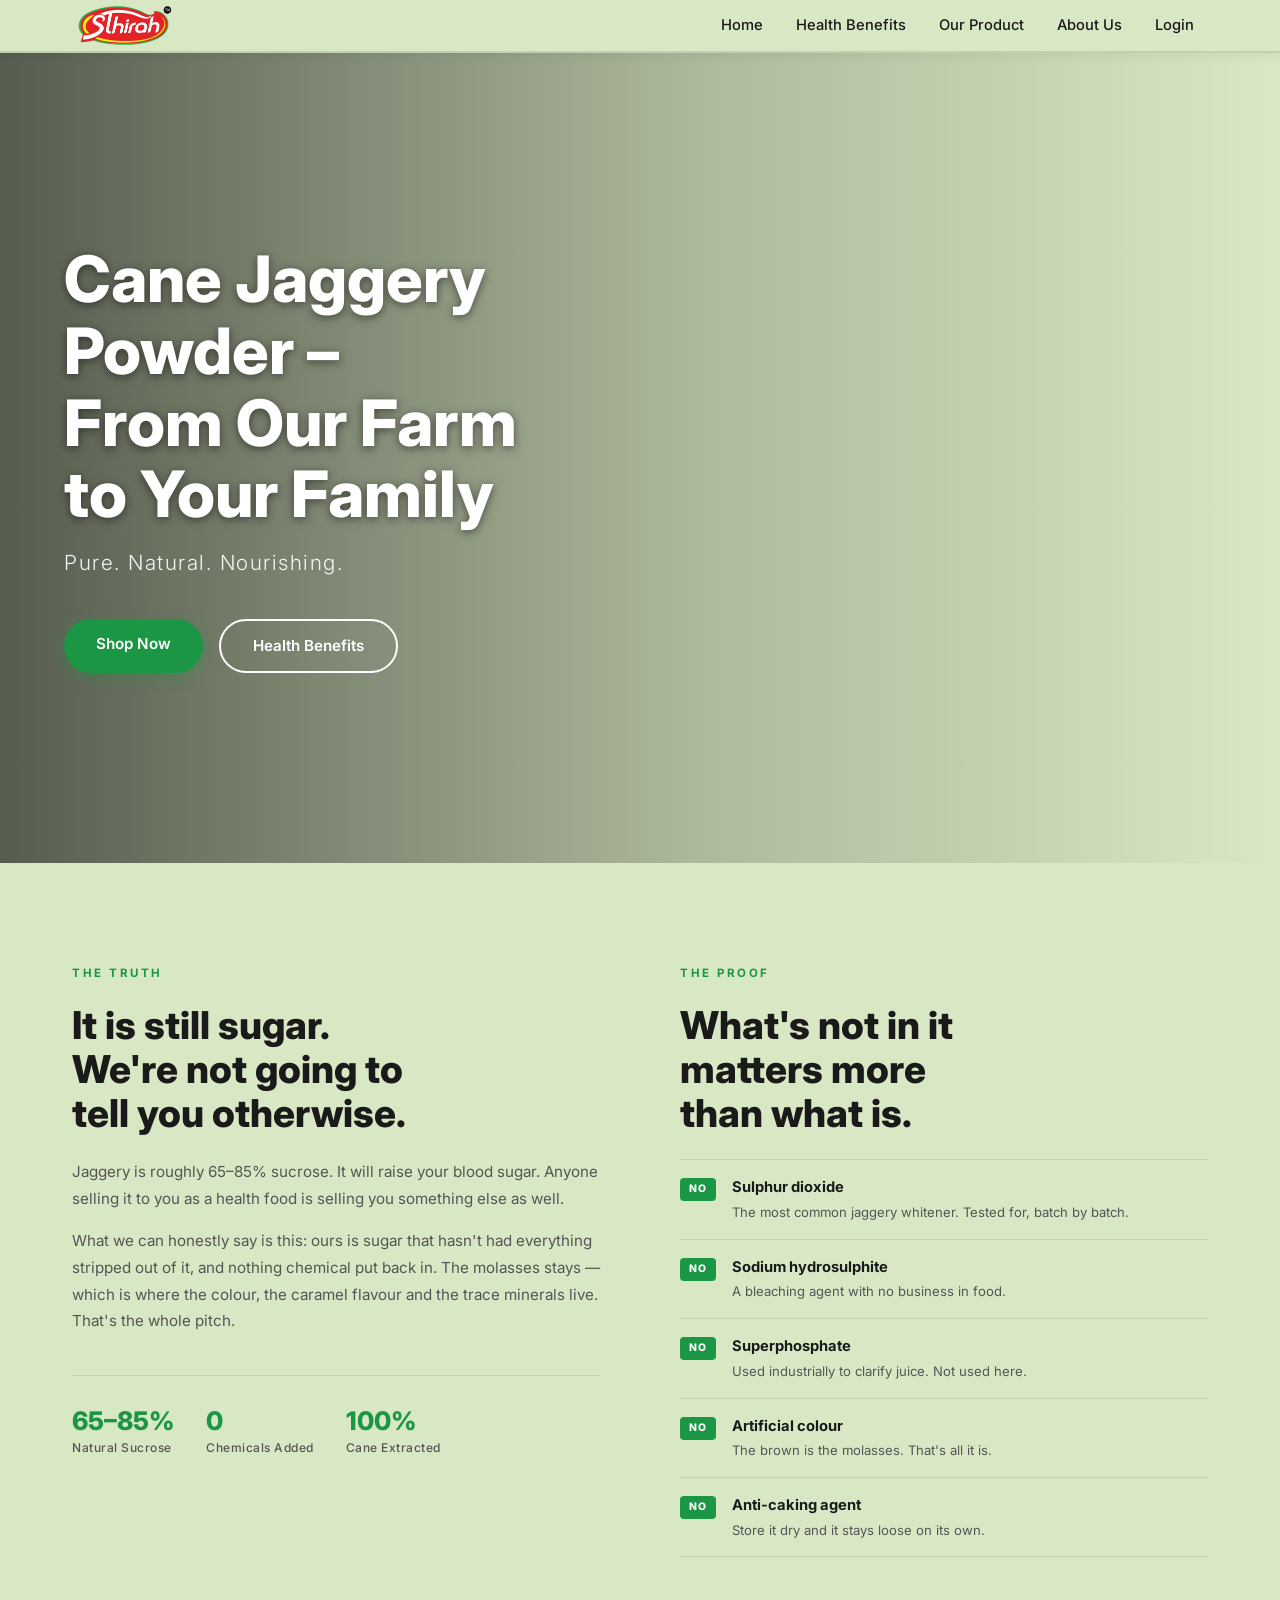
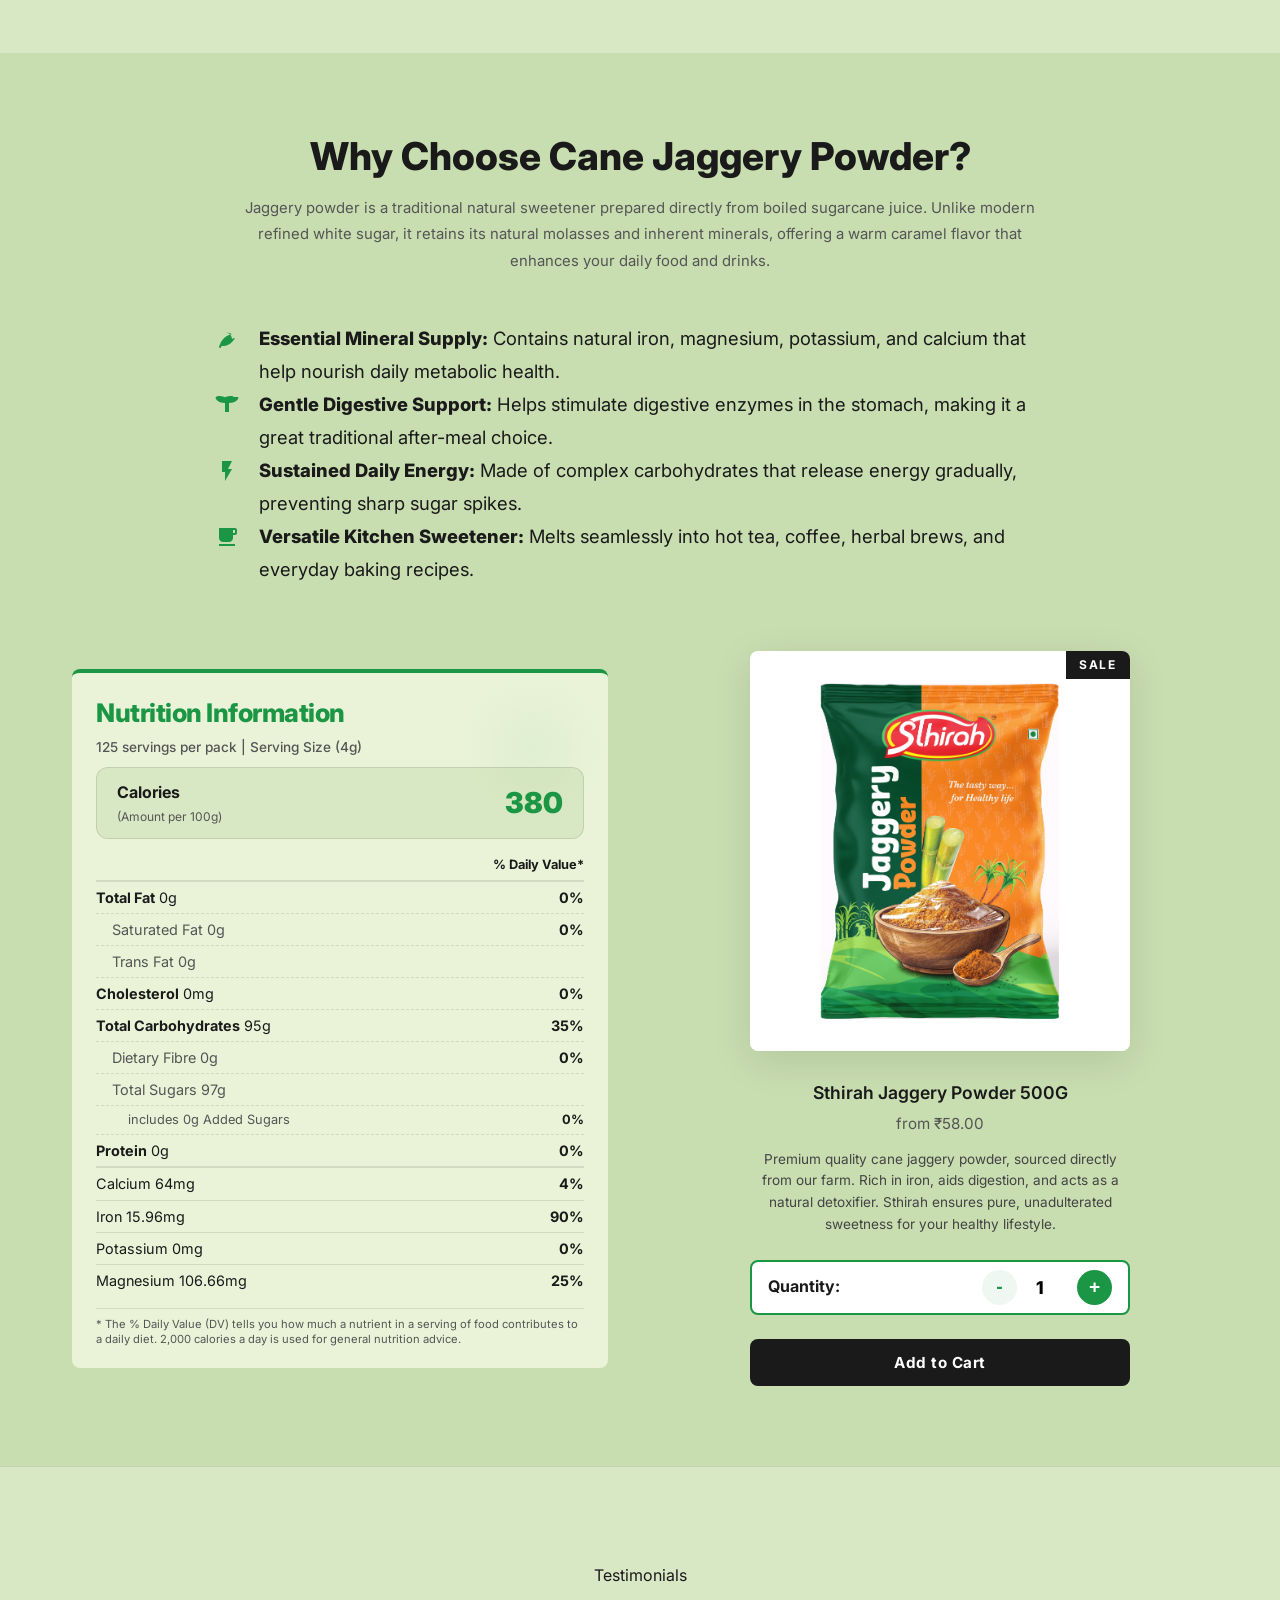
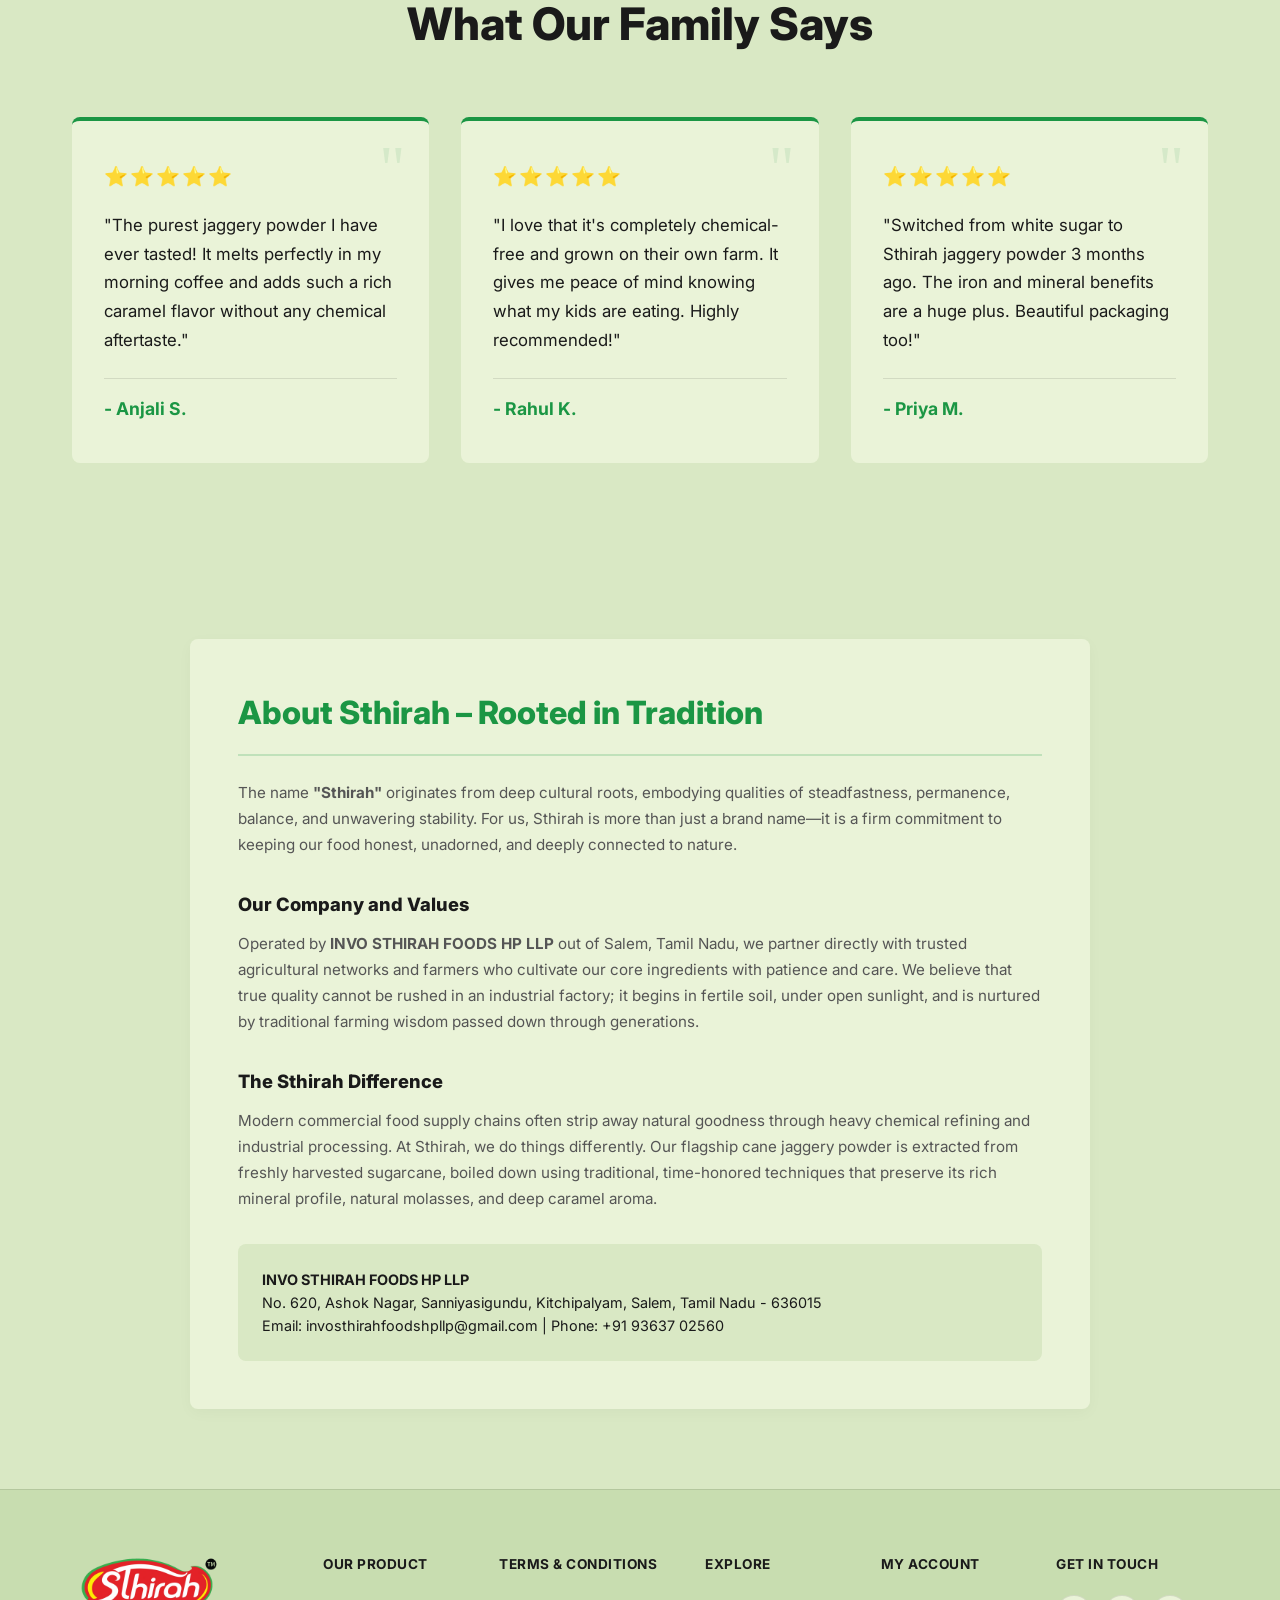
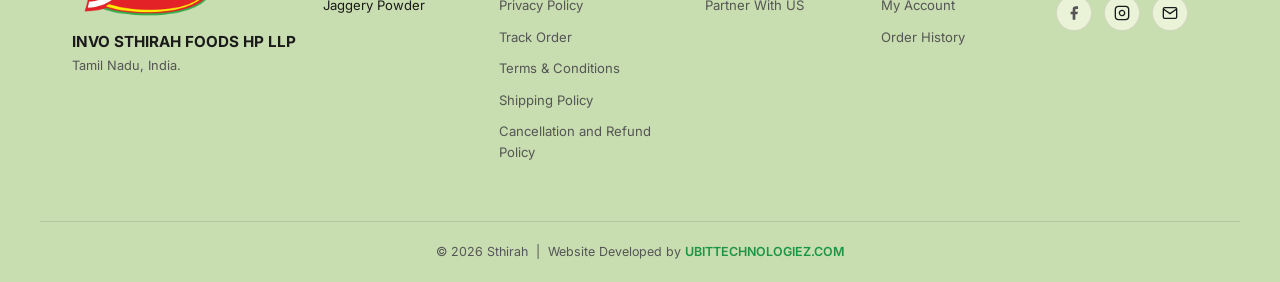
==== index.html @ 873fbcdd "Completely remove size dropdown and replace with large quantity selector" ====
<!DOCTYPE html>
<html lang="en">
<head>
    <meta charset="UTF-8">
    <meta name="viewport" content="width=device-width, initial-scale=1.0">
    <title>Sthirah - Cane Jaggery Powder | From Our Farm to Your Family</title>
    <meta name="description" content="Sthirah Cane Jaggery Powder – From Our Farm to Your Family. Manufactured by INVO STHIRAH FOODS HP LLP, Tamil Nadu. Pure, natural, healthy jaggery.">
    <link rel="preconnect" href="https://fonts.googleapis.com">
    <link rel="preconnect" href="https://fonts.gstatic.com" crossorigin>
    <link href="https://fonts.googleapis.com/css2?family=Inter:wght@300;400;500;600;700;800&display=swap" rel="stylesheet">
    <link rel="icon" type="image/png" href="assets/logo.png">
    <link rel="apple-touch-icon" href="assets/logo.png">
    <link rel="stylesheet" href="style.css">
</head>
<body>

    <!-- ===== HEADER / NAVBAR ===== -->
    <header class="navbar" id="top">
        <div class="container nav-content">
            <div class="logo">
                <img src="assets/logo.png" alt="Sthirah Logo" class="logo-img">
            </div>
            <nav class="nav-links" id="navMenu">
                <a href="#home">Home</a>
                <a href="#benefits">Health Benefits</a>
                <a href="#product">Our Product</a>
                <a href="#about">About Us</a>
                <a href="cart.html" id="navCartBtn" style="display:none;">Cart <span id="cartCount" style="background:var(--accent-green);color:white;border-radius:10px;padding:2px 6px;font-size:0.75rem;">0</span></a>
                <a href="login.html" id="navLoginBtn">Login</a>
            </nav>
            <button class="hamburger" id="hamburger" aria-label="Toggle menu">
                <span></span><span></span><span></span>
            </button>
        </div>
    </header>

    <!-- ===== HERO SECTION ===== -->
    <section class="hero" id="home">
        <img src="assets/hero_banner.png" alt="Sthirah Cane Jaggery Powder – Sugarcane Farm" class="hero-image">
        <div class="hero-overlay">
            <div class="hero-text animate-fade-up">
                <h1>Cane Jaggery Powder –<br>From Our Farm<br>to Your Family</h1>
                <p>Pure. Natural. Nourishing.</p>
                <div class="hero-btns">
                    <a href="#product" class="btn-primary">Shop Now</a>
                    <a href="#benefits" class="btn-outline">Health Benefits</a>
                </div>
            </div>
        </div>
    </section>

    <!-- ===== HONEST MESSAGING SECTION ===== -->
    <section class="honest-section" id="benefits">
        <div class="container honest-grid">

            <!-- LEFT: Honest Statement -->
            <div class="honest-left animate-fade-up">
                <span class="honest-tag">THE TRUTH</span>
                <h2>It is still sugar.<br>We're not going to<br>tell you otherwise.</h2>
                <p>Jaggery is roughly 65–85% sucrose. It will raise your blood sugar. Anyone selling it to you as a health food is selling you something else as well.</p>
                <p>What we can honestly say is this: ours is sugar that hasn't had everything stripped out of it, and nothing chemical put back in. The molasses stays — which is where the colour, the caramel flavour and the trace minerals live. That's the whole pitch.</p>
                <div class="honest-stats">
                    <div class="stat-item">
                        <span class="stat-num">65–85%</span>
                        <span class="stat-label">Natural Sucrose</span>
                    </div>
                    <div class="stat-item">
                        <span class="stat-num">0</span>
                        <span class="stat-label">Chemicals Added</span>
                    </div>
                    <div class="stat-item">
                        <span class="stat-num">100%</span>
                        <span class="stat-label">Cane Extracted</span>
                    </div>
                </div>
            </div>

            <!-- RIGHT: The Proof -->
            <div class="honest-right animate-fade-up">
                <span class="honest-tag">THE PROOF</span>
                <h2>What's not in it<br>matters more<br>than what is.</h2>
                <ul class="no-list">
                    <li>
                        <span class="no-badge">NO</span>
                        <div>
                            <strong>Sulphur dioxide</strong>
                            <p>The most common jaggery whitener. Tested for, batch by batch.</p>
                        </div>
                    </li>
                    <li>
                        <span class="no-badge">NO</span>
                        <div>
                            <strong>Sodium hydrosulphite</strong>
                            <p>A bleaching agent with no business in food.</p>
                        </div>
                    </li>
                    <li>
                        <span class="no-badge">NO</span>
                        <div>
                            <strong>Superphosphate</strong>
                            <p>Used industrially to clarify juice. Not used here.</p>
                        </div>
                    </li>
                    <li>
                        <span class="no-badge">NO</span>
                        <div>
                            <strong>Artificial colour</strong>
                            <p>The brown is the molasses. That's all it is.</p>
                        </div>
                    </li>
                    <li>
                        <span class="no-badge">NO</span>
                        <div>
                            <strong>Anti-caking agent</strong>
                            <p>Store it dry and it stays loose on its own.</p>
                        </div>
                    </li>
                </ul>
            </div>

        </div>
    </section>

    <!-- ===== PRODUCT SHOWCASE SECTION ===== -->
    <section class="product-showcase" id="product">
        <div class="container animate-fade-up" style="text-align: center; max-width: 1000px; margin: 0 auto 4rem auto;">
            <h2 class="why-choose-title">Why Choose Cane Jaggery Powder?</h2>
            <p class="why-choose-desc" style="margin: 0 auto; max-width: 800px;">Jaggery powder is a traditional natural sweetener prepared directly from boiled sugarcane juice. Unlike modern refined white sugar, it retains its natural molasses and inherent minerals, offering a warm caramel flavor that enhances your daily food and drinks.</p>
            
            <ul class="why-list" style="text-align: left; display: inline-block; max-width: 850px; margin-top: 3rem;">
                <li class="why-list-item">
                    <span class="why-icon">
                        <svg viewBox="0 0 24 24" fill="currentColor"><path d="M17 8C8 10 5.9 16.17 3.82 21.34L5.71 22l1-2.3A4.49 4.49 0 0 0 8 20c8 0 12-8 12-8s-2 0-3 1c0 0 0-5-6-7z"/></svg>
                    </span>
                    <span><strong>Essential Mineral Supply:</strong> Contains natural iron, magnesium, potassium, and calcium that help nourish daily metabolic health.</span>
                </li>
                <li class="why-list-item">
                    <span class="why-icon">
                        <svg viewBox="0 0 24 24" fill="currentColor"><path d="M19.04 4.02C18.66 3.63 17.58 3 15.4 3c-2.48 0-4.63.88-5.4 1.34C9.23 3.88 7.08 3 4.6 3 2.42 3 1.34 3.63.96 4.02c-.39.4-.5 1.01-.27 1.54C1.3 7 3.77 10 10 10v9h4v-9c6.23 0 8.7-3 9.31-4.44.23-.53.12-1.14-.27-1.54z"/></svg>
                    </span>
                    <span><strong>Gentle Digestive Support:</strong> Helps stimulate digestive enzymes in the stomach, making it a great traditional after-meal choice.</span>
                </li>
                <li class="why-list-item">
                    <span class="why-icon">
                        <svg viewBox="0 0 24 24" fill="currentColor"><path d="M7 2v11h3v9l7-12h-4l4-8z"/></svg>
                    </span>
                    <span><strong>Sustained Daily Energy:</strong> Made of complex carbohydrates that release energy gradually, preventing sharp sugar spikes.</span>
                </li>
                <li class="why-list-item">
                    <span class="why-icon">
                        <svg viewBox="0 0 24 24" fill="currentColor"><path d="M20 3H4v10c0 2.21 1.79 4 4 4h6c2.21 0 4-1.79 4-4v-3h2c1.11 0 2-.89 2-2V5c0-1.11-.89-2-2-2zm0 5h-2V5h2v3zM4 19h16v2H4z"/></svg>
                    </span>
                    <span><strong>Versatile Kitchen Sweetener:</strong> Melts seamlessly into hot tea, coffee, herbal brews, and everyday baking recipes.</span>
                </li>
            </ul>
        </div>

        <div class="container showcase-grid">
            <div class="product-info animate-fade-up">

                <!-- Integrated Nutrition Info -->
                <div class="nutrition-integrated">
                    <div class="nutrition-header">
                        <h4>Nutrition Information</h4>
                        <p>125 servings per pack | Serving Size (4g)</p>
                    </div>
                    <div class="nutrition-calories">
                        <h3>Calories <span class="per-serving">(Amount per 100g)</span></h3>
                        <h3>380</h3>
                    </div>
                    <ul class="nutrition-list">
                        <li class="dv-header"><strong>% Daily Value*</strong></li>
                        <li><span><strong>Total Fat</strong> 0g</span> <strong>0%</strong></li>
                        <li class="sub-item"><span>Saturated Fat 0g</span> <strong>0%</strong></li>
                        <li class="sub-item"><span>Trans Fat 0g</span> <span></span></li>
                        <li><span><strong>Cholesterol</strong> 0mg</span> <strong>0%</strong></li>
                        <li><span><strong>Total Carbohydrates</strong> 95g</span> <strong>35%</strong></li>
                        <li class="sub-item"><span>Dietary Fibre 0g</span> <strong>0%</strong></li>
                        <li class="sub-item"><span>Total Sugars 97g</span> <span></span></li>
                        <li class="sub-sub-item"><span>includes 0g Added Sugars</span> <strong>0%</strong></li>
                        <li><span><strong>Protein</strong> 0g</span> <strong>0%</strong></li>
                        <li class="mineral-item"><span>Calcium 64mg</span> <strong>4%</strong></li>
                        <li class="mineral-item"><span>Iron 15.96mg</span> <strong>90%</strong></li>
                        <li class="mineral-item"><span>Potassium 0mg</span> <strong>0%</strong></li>
                        <li class="mineral-item"><span>Magnesium 106.66mg</span> <strong>25%</strong></li>
                    </ul>
                    <p class="nutrition-footnote">
                        * The % Daily Value (DV) tells you how much a nutrient in a serving of food contributes to a daily diet. 2,000 calories a day is used for general nutrition advice.
                    </p>
                </div>
            </div>

            <div class="product-card animate-fade-up">
                <div class="product-image-container">
                    <span class="sale-badge">SALE</span>
                    <div class="product-flip-card" id="productFlipCard">
                        <div class="flip-card-inner" id="flipCardInner">
                            <div class="flip-card-front">
                                <img src="assets/productfront.jpeg" alt="Sthirah Jaggery Powder – Front" class="product-bag">
                            </div>
                            <div class="flip-card-back">
                                <img src="assets/productback.jpeg" alt="Sthirah Jaggery Powder – Back" class="product-bag">
                            </div>
                        </div>
                    </div>

                </div>
                <div class="product-details">
                    <h3>Sthirah Jaggery Powder 500G</h3>
                    <p class="price">from &#8377;58.00</p>
                    <p class="description">
                        Premium quality cane jaggery powder, sourced directly from our farm. Rich in iron, aids digestion, and acts as a natural detoxifier. Sthirah ensures pure, unadulterated sweetness for your healthy lifestyle.
                    </p>
                    <div class="qty-selector" style="display:flex; align-items:center; justify-content: space-between; margin-bottom: 1.5rem; background: var(--white); border: 2px solid var(--accent-green); border-radius: 8px; padding: 0.5rem 1rem;">
                        <label style="font-size: 1rem; font-weight: 700; color: var(--text-color);">Quantity:</label>
                        <div style="display:flex; align-items:center;">
                            <button type="button" id="qtyMinus" style="border:none; background:#eef7f1; border-radius: 50%; width: 35px; height: 35px; cursor:pointer; font-weight:bold; font-size:1.2rem; color:var(--accent-green); transition:all 0.3s; display:flex; align-items:center; justify-content:center;">-</button>
                            <input type="number" id="productQty" value="1" min="1" max="50" style="width: 60px; text-align:center; border:none; font-weight:800; font-family:inherit; font-size:1.1rem; background:transparent;" readonly>
                            <button type="button" id="qtyPlus" style="border:none; background:var(--accent-green); border-radius: 50%; width: 35px; height: 35px; cursor:pointer; font-weight:bold; font-size:1.2rem; color:var(--white); transition:all 0.3s; display:flex; align-items:center; justify-content:center;">+</button>
                        </div>
                    </div>

                    <button class="add-to-cart" id="addToCartBtn">Add to Cart</button>
                </div>
            </div>
        </div>
    </section>

    <!-- ===== CUSTOMER REVIEWS ===== -->
    <section class="reviews-section">
        <div class="container" style="text-align: center;">
            <span class="section-tag">Testimonials</span>
            <h2 class="reviews-title">What Our Family Says</h2>
            <div class="reviews-grid">
                <div class="review-card animate-fade-up" style="animation-delay: 0.1s;">
                    <div class="stars">⭐⭐⭐⭐⭐</div>
                    <p class="review-text">"The purest jaggery powder I have ever tasted! It melts perfectly in my morning coffee and adds such a rich caramel flavor without any chemical aftertaste."</p>
                    <h4 class="reviewer">- Anjali S.</h4>
                </div>
                <div class="review-card animate-fade-up" style="animation-delay: 0.2s;">
                    <div class="stars">⭐⭐⭐⭐⭐</div>
                    <p class="review-text">"I love that it's completely chemical-free and grown on their own farm. It gives me peace of mind knowing what my kids are eating. Highly recommended!"</p>
                    <h4 class="reviewer">- Rahul K.</h4>
                </div>
                <div class="review-card animate-fade-up" style="animation-delay: 0.3s;">
                    <div class="stars">⭐⭐⭐⭐⭐</div>
                    <p class="review-text">"Switched from white sugar to Sthirah jaggery powder 3 months ago. The iron and mineral benefits are a huge plus. Beautiful packaging too!"</p>
                    <h4 class="reviewer">- Priya M.</h4>
                </div>
            </div>
        </div>
    </section>

    <!-- ===== ABOUT SECTION ===== -->
    <section class="about" id="about">
        <div class="container">
            <div class="about-card animate-fade-up">
                <h2 class="about-card-title">About Sthirah &ndash; Rooted in Tradition</h2>
                
                <p>The name <strong>"Sthirah"</strong> originates from deep cultural roots, embodying qualities of steadfastness, permanence, balance, and unwavering stability. For us, Sthirah is more than just a brand name&mdash;it is a firm commitment to keeping our food honest, unadorned, and deeply connected to nature.</p>
                
                <h3>Our Company and Values</h3>
                <p>Operated by <strong>INVO STHIRAH FOODS HP LLP</strong> out of Salem, Tamil Nadu, we partner directly with trusted agricultural networks and farmers who cultivate our core ingredients with patience and care. We believe that true quality cannot be rushed in an industrial factory; it begins in fertile soil, under open sunlight, and is nurtured by traditional farming wisdom passed down through generations.</p>
                
                <h3>The Sthirah Difference</h3>
                <p>Modern commercial food supply chains often strip away natural goodness through heavy chemical refining and industrial processing. At Sthirah, we do things differently. Our flagship cane jaggery powder is extracted from freshly harvested sugarcane, boiled down using traditional, time-honored techniques that preserve its rich mineral profile, natural molasses, and deep caramel aroma.</p>
                
                <div class="about-contact-box">
                    <strong>INVO STHIRAH FOODS HP LLP</strong><br>
                    No. 620, Ashok Nagar, Sanniyasigundu, Kitchipalyam, Salem, Tamil Nadu - 636015<br>
                    Email: invosthirahfoodshpllp@gmail.com | Phone: +91 93637 02560
                </div>
            </div>
        </div>
    </section>

    <!-- ===== FOOTER ===== -->
    <footer class="footer" id="contact">
        <div class="container footer-grid">
            <div class="footer-brand">
                <img src="assets/logo.png" alt="Sthirah Logo" class="footer-logo">
                <h3 class="footer-title">INVO STHIRAH FOODS HP LLP</h3>
                <p>Tamil Nadu, India.</p>
            </div>

            <div class="footer-col">
                <h4>Our Product</h4>
                <a href="#product" style="color:#1a1a1a; text-decoration:none;">Jaggery Powder</a>
            </div>

            <div class="footer-col">
                <h4>Terms & Conditions</h4>
                <a href="#">Privacy Policy</a>
                <a href="#">Track Order</a>
                <a href="#">Terms & Conditions</a>
                <a href="#">Shipping Policy</a>
                <a href="#">Cancellation and Refund Policy</a>
            </div>

            <div class="footer-col">
                <h4>Explore</h4>
                <a href="#" >Partner With US</a>
            </div>

            <div class="footer-col">
                <h4>My Account</h4>
                <a href="#">My Account</a>
                <a href="#">Order History</a>
            </div>

            <div class="footer-col get-in-touch-col">
                <h4 class="footer-get-touch">Get in touch</h4>
                <div class="social-icons">
                    <a href="#" aria-label="Facebook" id="facebookLink">
                        <svg viewBox="0 0 24 24" fill="currentColor"><path d="M18 2h-3a5 5 0 0 0-5 5v3H7v4h3v8h4v-8h3l1-4h-4V7a1 1 0 0 1 1-1h3z"/></svg>
                    </a>
                    <a href="#" aria-label="Instagram" id="instagramLink">
                        <svg viewBox="0 0 24 24" fill="none" stroke="currentColor" stroke-width="2"><rect x="2" y="2" width="20" height="20" rx="5" ry="5"/><path d="M16 11.37A4 4 0 1 1 12.63 8 4 4 0 0 1 16 11.37z"/><line x1="17.5" y1="6.5" x2="17.51" y2="6.5"/></svg>
                    </a>
                    <a href="mailto:invosthirahfoodshpllp@gmail.com" aria-label="Email" id="emailLink">
                        <svg viewBox="0 0 24 24" fill="none" stroke="currentColor" stroke-width="2"><path d="M4 4h16c1.1 0 2 .9 2 2v12c0 1.1-.9 2-2 2H4c-1.1 0-2-.9-2-2V6c0-1.1.9-2 2-2z"/><polyline points="22,6 12,13 2,6"/></svg>
                    </a>
                </div>
            </div>
        </div>

        <div class="footer-bottom container">
            <div class="copyright">
                &copy; 2026 Sthirah &nbsp;|&nbsp; Website Developed by
                <a href="https://www.ubittechnologiez.com" class="dev-link" target="_blank" rel="noopener">UBITTECHNOLOGIEZ.COM</a>
            </div>
        </div>
    </footer>

    <script type="module" src="main.js"></script>
</body>
</html>
---- style.css ----
/* ============================================
   STHIRAH – style.css
   Theme: Light Sage Green (#d9e8c4)
   ============================================ */

:root {
    --bg-color: #d9e8c4;
    --bg-dark: #c8ddb0;
    --text-color: #1a1a1a;
    --text-muted: #555;
    --accent-red: #e32227;
    --accent-green: #1b9644;
    --accent-green-light: #23a850;
    --white: #ffffff;
    --card-bg: #eaf3d8;
    --card-shadow: rgba(0,0,0,0.07);
    --border: rgba(0,0,0,0.1);
    --font: 'Inter', sans-serif;
    --transition: 0.3s ease;
    --radius: 8px;
}

/* ===== RESET & BASE ===== */
*, *::before, *::after {
    margin: 0; padding: 0;
    box-sizing: border-box;
}

html { scroll-behavior: smooth; }

body {
    font-family: var(--font);
    background-color: var(--bg-color);
    color: var(--text-color);
    line-height: 1.6;
    overflow-x: hidden;
}

a { text-decoration: none; color: inherit; transition: color var(--transition); }
ul { list-style: none; }
img { max-width: 100%; display: block; }

.container {
    max-width: 1200px;
    margin: 0 auto;
    padding: 0 2rem;
}

/* ===== ANIMATIONS ===== */
@keyframes fadeUp {
    from { opacity: 0; transform: translateY(30px); }
    to   { opacity: 1; transform: translateY(0); }
}
@keyframes fadeIn {
    from { opacity: 0; }
    to   { opacity: 1; }
}

.animate-fade-up {
    animation: fadeUp 0.7s ease both;
}

/* ===== NAVBAR ===== */
.navbar {
    background-color: var(--bg-color);
    padding: 0.2rem 0;
    border-bottom: 2px solid var(--border);
    position: sticky;
    top: 0;
    z-index: 1000;
    backdrop-filter: blur(6px);
    box-shadow: 0 2px 12px rgba(0,0,0,0.06);
}

.nav-content {
    display: flex;
    justify-content: space-between;
    align-items: center;
    gap: 1rem;
}

.logo-img {
    height: 45px;
    width: auto;
    object-fit: contain;
    display: block;
}

.nav-links {
    display: flex;
    align-items: center;
    gap: 0.25rem;
}

.nav-links a {
    padding: 0.4rem 0.9rem;
    font-weight: 500;
    font-size: 0.92rem;
    border-radius: 20px;
    transition: background var(--transition), color var(--transition);
}

.nav-links a:hover {
    background-color: var(--accent-green);
    color: var(--white);
}

/* Hamburger */
.hamburger {
    display: none;
    flex-direction: column;
    gap: 5px;
    background: none;
    border: none;
    cursor: pointer;
    padding: 4px;
}
.hamburger span {
    display: block;
    width: 25px;
    height: 2px;
    background: var(--text-color);
    border-radius: 2px;
    transition: all var(--transition);
}
.hamburger.active span:nth-child(1) { transform: rotate(45deg) translate(5px, 5px); }
.hamburger.active span:nth-child(2) { opacity: 0; }
.hamburger.active span:nth-child(3) { transform: rotate(-45deg) translate(5px, -5px); }

/* ===== HERO ===== */
.hero {
    position: relative;
    width: 100%;
    overflow: hidden;
    height: 90vh;
    background-image: url('assets/hero_banner.png');
    background-size: cover;
    background-position: center 30%;
    background-repeat: no-repeat;
}

.hero-image {
    display: none;
}

.hero-overlay {
    position: absolute;
    inset: 0;
    display: flex;
    align-items: center;
    justify-content: space-between;
    padding: 0 4rem;
    background: linear-gradient(90deg, rgba(0,0,0,0.60) 0%, rgba(0,0,0,0.20) 55%, transparent 100%);
}

.hero-text {
    max-width: 600px;
    color: var(--white);
    animation: fadeUp 0.9s ease 0.1s both;
}

.brand-tag {
    display: inline-block;
    background-color: var(--accent-red);
    color: var(--white);
    font-size: 0.85rem;
    font-weight: 700;
    letter-spacing: 2px;
    padding: 0.3rem 1rem;
    border-radius: 20px;
    margin-bottom: 1.25rem;
}

.hero-text h1 {
    font-size: clamp(2.4rem, 5vw, 4rem);
    font-weight: 800;
    line-height: 1.12;
    margin-bottom: 1rem;
    text-shadow: 0 2px 10px rgba(0,0,0,0.5);
}

.hero-text p {
    font-size: 1.3rem;
    margin-bottom: 2.5rem;
    opacity: 0.92;
    letter-spacing: 1.5px;
    font-weight: 300;
}

.hero-btns {
    display: flex;
    gap: 1rem;
    flex-wrap: wrap;
}

.btn-primary {
    background-color: var(--accent-green);
    color: var(--white);
    padding: 0.8rem 2rem;
    border-radius: 30px;
    font-weight: 600;
    font-size: 0.95rem;
    transition: transform var(--transition), background var(--transition), box-shadow var(--transition);
    box-shadow: 0 4px 15px rgba(27,150,68,0.4);
}
.btn-primary:hover {
    background-color: var(--accent-green-light);
    transform: translateY(-2px);
    box-shadow: 0 6px 20px rgba(27,150,68,0.5);
    color: var(--white);
}

.btn-outline {
    border: 2px solid var(--white);
    color: var(--white);
    padding: 0.8rem 2rem;
    border-radius: 30px;
    font-weight: 600;
    font-size: 0.95rem;
    transition: background var(--transition), color var(--transition);
}
.btn-outline:hover {
    background-color: var(--white);
    color: var(--text-color);
}

/* ===== HEALTH BENEFITS ===== */
.benefits {
    padding: 5rem 0;
    background-color: var(--bg-color);
}

.section-header {
    text-align: center;
    margin-bottom: 3.5rem;
}

.section-header h2 {
    font-size: 0.8rem;
    font-weight: 700;
    letter-spacing: 3px;
    color: var(--accent-green);
    text-transform: uppercase;
    margin-bottom: 0.5rem;
}

.section-header p {
    font-size: 1.6rem;
    font-weight: 700;
    color: var(--text-color);
    max-width: 600px;
    margin: 0 auto;
    line-height: 1.3;
}

.benefits-grid {
    display: grid;
    grid-template-columns: repeat(3, 1fr);
    gap: 1.5rem;
}

/* ===== HONEST MESSAGING SECTION ===== */
.honest-section {
    padding: 6rem 0;
    background-color: var(--bg-color);
}

.honest-grid {
    display: grid;
    grid-template-columns: 1fr 1fr;
    gap: 5rem;
    align-items: start;
}

.honest-tag {
    display: inline-block;
    font-size: 0.72rem;
    font-weight: 700;
    letter-spacing: 2.5px;
    text-transform: uppercase;
    color: var(--accent-green);
    margin-bottom: 1.25rem;
}

.honest-left h2,
.honest-right h2 {
    font-size: clamp(1.8rem, 3vw, 2.6rem);
    font-weight: 800;
    line-height: 1.15;
    color: var(--text-color);
    margin-bottom: 1.5rem;
}

.honest-left p {
    font-size: 0.95rem;
    color: var(--text-muted);
    line-height: 1.75;
    margin-bottom: 1rem;
}

/* Stats row */
.honest-stats {
    display: flex;
    gap: 2rem;
    margin-top: 2.5rem;
    padding-top: 2rem;
    border-top: 1.5px solid var(--border);
}

.stat-item {
    display: flex;
    flex-direction: column;
    gap: 0.3rem;
}

.stat-num {
    font-size: 1.6rem;
    font-weight: 800;
    color: var(--accent-green);
    line-height: 1;
}

.stat-label {
    font-size: 0.75rem;
    color: var(--text-muted);
    font-weight: 500;
    letter-spacing: 0.5px;
}

/* NO list */
.no-list {
    list-style: none;
    margin-top: 0.5rem;
}

.no-list li {
    display: flex;
    align-items: flex-start;
    gap: 1rem;
    padding: 1rem 0;
    border-bottom: 1px solid var(--border);
    transition: background var(--transition);
}

.no-list li:first-child { border-top: 1px solid var(--border); }

.no-list li:hover { background-color: var(--card-bg); padding-left: 0.5rem; border-radius: 4px; }

.no-badge {
    flex-shrink: 0;
    font-size: 0.65rem;
    font-weight: 800;
    letter-spacing: 1px;
    color: var(--white);
    background-color: var(--accent-green);
    padding: 0.2rem 0.55rem;
    border-radius: 4px;
    margin-top: 2px;
}

.no-list li strong {
    display: block;
    font-size: 0.92rem;
    font-weight: 700;
    color: var(--text-color);
    margin-bottom: 0.2rem;
}

.no-list li p {
    font-size: 0.82rem;
    color: var(--text-muted);
    line-height: 1.5;
    margin: 0;
}

/* ===== PRODUCT SHOWCASE ===== */
.product-showcase {
    padding: 5rem 0;
    background-color: var(--bg-dark);
}

.showcase-grid {
    display: grid;
    grid-template-columns: 1fr 1fr;
    gap: 4rem;
    align-items: center;
}

.product-info h2 {
    font-size: clamp(2rem, 3.5vw, 3rem);
    font-weight: 800;
    line-height: 1.1;
    margin-bottom: 1rem;
    letter-spacing: -1px;
}

.product-info .subtitle {
    font-size: 1rem;
    color: var(--text-muted);
    margin-bottom: 1.5rem;
}

/* Why Choose section */
.why-choose-title {
    font-size: clamp(1.6rem, 3vw, 2.4rem);
    font-weight: 800;
    color: var(--text-color);
    margin-bottom: 1rem;
    line-height: 1.2;
}

.why-choose-desc {
    font-size: 0.93rem;
    color: var(--text-muted);
    line-height: 1.75;
    margin-bottom: 1.5rem;
}

.why-list {
    list-style: none;
    display: flex;
    flex-direction: column;
    gap: 2.5rem; /* Larger gap matching image 2 */
    margin: 0;
    padding: 0;
}

.why-list .why-list-item {
    display: flex;
    align-items: flex-start;
    gap: 1.25rem; /* Better spacing between icon and text */
    font-size: 1.15rem; /* Larger font size */
    color: var(--text-color);
    line-height: 1.8; /* Generous line height */
}

.why-icon {
    flex-shrink: 0;
    width: 24px;
    height: 24px;
    margin-top: 0.3rem; /* Align icon slightly lower to match text baseline */
    display: flex;
    align-items: center;
    justify-content: center;
}

.why-icon svg {
    width: 100%;
    height: 100%;
    fill: var(--accent-green);
}

.why-list .why-list-item span:last-child {
    flex: 1;
}

.why-list .why-list-item strong {
    color: var(--text-color);
    font-weight: 800;
}

.product-highlights {
    display: flex;
    flex-direction: column;
    gap: 0.65rem;
    margin-top: 0.5rem;
}

.product-highlights li {
    display: flex;
    align-items: center;
    gap: 0.75rem;
    font-size: 0.9rem;
    font-weight: 600;
    color: var(--text-color);
    background-color: var(--bg-color);
    padding: 0.6rem 1.1rem;
    border-radius: 30px;
    border: 1.5px solid rgba(27,150,68,0.3);
    box-shadow: 0 2px 8px rgba(0,0,0,0.04);
    transition: transform var(--transition), box-shadow var(--transition), border-color var(--transition);
    width: fit-content;
}

.product-highlights li:hover {
    transform: translateX(6px);
    box-shadow: 0 4px 14px rgba(27,150,68,0.15);
    border-color: var(--accent-green);
}

.product-highlights li svg {
    flex-shrink: 0;
    background-color: var(--accent-green);
    stroke: var(--white);
    border-radius: 50%;
    padding: 3px;
    width: 22px;
    height: 22px;
}

.product-card {
    display: flex;
    flex-direction: column;
    align-items: center;
}

.product-image-container {
    position: relative;
    background-color: var(--white);
    padding: 2rem;
    width: 100%;
    max-width: 380px;
    display: flex;
    justify-content: center;
    border-radius: var(--radius);
    box-shadow: 0 10px 40px rgba(0,0,0,0.1);
    overflow: hidden;
}

.sale-badge {
    position: absolute;
    top: 0;
    right: 0;
    background-color: var(--text-color);
    color: var(--white);
    padding: 0.3rem 0.85rem;
    font-size: 0.75rem;
    font-weight: 700;
    letter-spacing: 1.5px;
}

/* Product Flip Card */
.product-flip-card {
    width: 100%;
    max-width: 280px;
    perspective: 1000px;
    margin: 0 auto;
}

.flip-card-inner {
    position: relative;
    width: 100%;
    padding-bottom: 120%;
    transform-style: preserve-3d;
    /* No CSS transition – JS controls rotation in real-time */
    will-change: transform;
    cursor: grab;
}

.flip-card-inner:active {
    cursor: grabbing;
}

.product-flip-card.flipped .flip-card-inner {
    transform: rotateY(180deg);
}

.flip-card-front,
.flip-card-back {
    position: absolute;
    inset: 0;
    backface-visibility: hidden;
    -webkit-backface-visibility: hidden;
    display: flex;
    align-items: center;
    justify-content: center;
}

.flip-card-back {
    transform: rotateY(180deg);
}

.product-bag {
    width: 100%;
    height: 100%;
    object-fit: contain;
    transition: transform 0.3s ease;
}



.product-details {
    text-align: center;
    margin-top: 1.75rem;
    width: 100%;
    max-width: 380px;
}

.product-details h3 {
    font-size: 1.1rem;
    font-weight: 600;
    margin-bottom: 0.35rem;
}

.product-details .price {
    font-size: 0.95rem;
    color: var(--text-muted);
    margin-bottom: 0.75rem;
}

.product-details .description {
    font-size: 0.85rem;
    color: #444;
    margin-bottom: 1.5rem;
    line-height: 1.6;
}

.size-selector {
    display: flex;
    align-items: center;
    justify-content: center;
    gap: 0.75rem;
    margin-bottom: 1.25rem;
}

.size-selector label {
    font-size: 0.85rem;
    font-weight: 600;
    white-space: nowrap;
}

/* Custom Dropdown */
.custom-select {
    position: relative;
    flex: 1;
    max-width: 220px;
    font-family: var(--font);
    font-size: 0.9rem;
    user-select: none;
}

.custom-select__trigger {
    display: flex;
    align-items: center;
    justify-content: space-between;
    gap: 0.5rem;
    padding: 0.55rem 0.85rem;
    background-color: var(--bg-color);
    border: 1.5px solid var(--accent-green);
    border-radius: 6px;
    cursor: pointer;
    color: var(--text-color);
    font-weight: 500;
    transition: border-color var(--transition), box-shadow var(--transition), background var(--transition);
}

.custom-select__trigger:hover,
.custom-select.open .custom-select__trigger {
    background-color: var(--card-bg);
    box-shadow: 0 0 0 3px rgba(27,150,68,0.15);
    border-color: var(--accent-green);
}

.custom-select__trigger svg {
    stroke: var(--accent-green);
    flex-shrink: 0;
    transition: transform var(--transition);
}

.custom-select.open .custom-select__trigger svg {
    transform: rotate(180deg);
}

.custom-select__options {
    display: none;
    position: absolute;
    top: calc(100% + 4px);
    left: 0;
    right: 0;
    background-color: var(--bg-color);
    border: 1.5px solid var(--accent-green);
    border-radius: 6px;
    overflow: hidden;
    z-index: 200;
    box-shadow: 0 8px 20px rgba(0,0,0,0.1);
}

.custom-select.open .custom-select__options {
    display: block;
    animation: fadeUp 0.15s ease both;
}

.custom-option {
    padding: 0.6rem 0.85rem;
    cursor: pointer;
    color: var(--text-color);
    font-size: 0.9rem;
    font-weight: 400;
    background-color: var(--bg-color);
    transition: background var(--transition), color var(--transition), padding-left var(--transition);
}

.custom-option:hover {
    background-color: var(--accent-green);
    color: var(--white);
    padding-left: 1.1rem;
}

.custom-option.selected {
    background-color: var(--card-bg);
    color: var(--accent-green);
    font-weight: 600;
}

.custom-option[data-value=""] {
    color: #888;
    font-style: italic;
}

.add-to-cart {
    background-color: var(--text-color);
    color: var(--white);
    border: none;
    padding: 0.9rem 2rem;
    width: 100%;
    font-family: var(--font);
    font-weight: 700;
    font-size: 0.95rem;
    cursor: pointer;
    transition: background var(--transition), transform var(--transition);
    border-radius: var(--radius);
    letter-spacing: 0.5px;
}
.add-to-cart:hover {
    background-color: var(--accent-green);
    transform: translateY(-2px);
}

/* ===== MODERN NUTRITION FACTS ===== */
.nutrition-integrated {
    background: var(--card-bg);
    border-radius: var(--radius);
    padding: 1.25rem 1.5rem;
    box-shadow: var(--shadow);
    border-top: 4px solid var(--accent-green);
    position: relative;
    overflow: hidden;
    height: 100%;
}
.nutrition-integrated::after {
    content: '';
    position: absolute;
    top: 0; right: 0;
    width: 150px; height: 150px;
    background: radial-gradient(circle, rgba(27,150,68,0.05) 0%, rgba(255,255,255,0) 70%);
    border-radius: 50%;
    pointer-events: none;
}
.nutrition-integrated .nutrition-header {
    margin-bottom: 0.5rem;
}
.nutrition-integrated .nutrition-header h4 {
    font-size: 1.6rem;
    font-weight: 800;
    color: var(--accent-green);
    margin-bottom: 0.2rem;
    letter-spacing: -0.5px;
}
.nutrition-integrated .nutrition-header p {
    font-size: 0.85rem;
    color: var(--text-muted);
    font-weight: 500;
}
.nutrition-calories {
    display: flex;
    justify-content: space-between;
    align-items: center;
    background: var(--bg-color);
    padding: 0.75rem 1.25rem;
    border-radius: 12px;
    margin-bottom: 0.75rem;
    border: 1px solid var(--border);
}
.nutrition-calories h3:first-child {
    font-size: 1rem;
    font-weight: 700;
    color: var(--text-color);
    margin: 0;
}
.nutrition-calories h3:last-child {
    font-size: 1.8rem;
    font-weight: 900;
    color: var(--accent-green);
    margin: 0;
}
.nutrition-calories .per-serving {
    display: block;
    font-size: 0.75rem;
    color: var(--text-muted);
    font-weight: 400;
    margin-top: 0.1rem;
}
.nutrition-list {
    list-style: none;
    padding: 0;
    margin: 0;
}
.nutrition-list li {
    display: flex;
    justify-content: space-between;
    padding: 0.25rem 0;
    border-bottom: 1px dashed var(--border);
    font-size: 0.9rem;
    color: var(--text-color);
    transition: background 0.3s;
}
.nutrition-list li:hover {
    background: rgba(27,150,68,0.02);
}
.nutrition-list li span strong,
.nutrition-list li > strong {
    color: var(--text-color);
    font-weight: 700;
}
.nutrition-list .dv-header {
    justify-content: flex-end;
    color: var(--text-muted);
    font-size: 0.8rem;
    border-bottom: 2px solid var(--border);
    padding-bottom: 0.25rem;
}
.nutrition-list .sub-item {
    padding-left: 1rem;
    color: var(--text-muted);
}
.nutrition-list .sub-sub-item {
    padding-left: 2rem;
    color: var(--text-muted);
    font-size: 0.8rem;
}
.nutrition-list .mineral-item {
    border-bottom: 1px solid var(--border);
}
.nutrition-list li:nth-child(10) { /* Protein row */
    border-bottom: 2px solid var(--border);
}
.nutrition-list li:last-of-type {
    border-bottom: none;
}
.nutrition-footnote {
    font-size: 0.7rem;
    color: var(--text-muted);
    line-height: 1.4;
    margin-top: 0.75rem;
    padding-top: 0.5rem;
    border-top: 1px solid var(--border);
}

/* ===== CUSTOMER REVIEWS ===== */
.reviews-section {
    padding: 6rem 0;
    background-color: var(--bg-color); /* Blends with the natural theme */
    border-top: 1px solid var(--border);
}
.reviews-title {
    font-size: clamp(2rem, 4vw, 2.8rem);
    font-weight: 800;
    margin-bottom: 3.5rem;
    color: var(--text-color);
}
.reviews-grid {
    display: grid;
    grid-template-columns: repeat(3, 1fr);
    gap: 2rem;
}
.review-card {
    background: var(--card-bg);
    padding: 2.5rem 2rem;
    border-radius: var(--radius);
    box-shadow: var(--shadow);
    text-align: left;
    display: flex;
    flex-direction: column;
    justify-content: space-between;
    border-top: 4px solid var(--accent-green); /* Elegant brand accent */
    position: relative;
    transition: transform var(--transition), box-shadow var(--transition);
}
.review-card:hover {
    transform: translateY(-5px);
    box-shadow: 0 15px 30px rgba(0,0,0,0.08);
}
.review-card::before {
    content: '"';
    position: absolute;
    top: 1rem;
    right: 1.5rem;
    font-size: 4rem;
    font-family: serif;
    color: rgba(27, 150, 68, 0.1);
    line-height: 1;
}
.stars {
    font-size: 1.2rem;
    margin-bottom: 1.25rem;
    color: #f5b041; /* Gold star color */
    letter-spacing: 2px;
}
.review-text {
    font-size: 1.05rem;
    color: var(--text-color);
    line-height: 1.7;
    margin-bottom: 1.5rem;
    position: relative;
    z-index: 1;
}
.reviewer {
    font-weight: 700;
    color: var(--accent-green);
    font-size: 1.1rem;
    border-top: 1px solid var(--border);
    padding-top: 1rem;
}

/* ===== ABOUT SECTION ===== */
.about {
    padding: 5rem 0;
    background-color: var(--bg-color);
}

.about-card {
    background-color: var(--card-bg);
    padding: 3rem;
    border-radius: var(--radius);
    box-shadow: 0 4px 15px rgba(0,0,0,0.03);
    max-width: 900px;
    margin: 0 auto;
    text-align: left;
}

.about-card-title {
    font-size: clamp(1.6rem, 2.5vw, 2.2rem);
    font-weight: 800;
    color: var(--accent-green);
    margin-bottom: 1.5rem;
    padding-bottom: 1rem;
    border-bottom: 2px solid rgba(27, 150, 68, 0.2);
}

.about-card h3 {
    font-size: 1.15rem;
    font-weight: 800;
    color: var(--text-color);
    margin-top: 2rem;
    margin-bottom: 0.75rem;
}

.about-card p {
    font-size: 0.95rem;
    color: var(--text-muted);
    line-height: 1.7;
    margin-bottom: 1rem;
}

.about-contact-box {
    background-color: var(--bg-color);
    padding: 1.5rem;
    border-radius: 8px;
    margin-top: 2rem;
    font-size: 0.9rem;
    color: var(--text-color);
    line-height: 1.6;
}

/* ===== FOOTER ===== */
.footer {
    padding: 4rem 0 0;
    border-top: 1px solid var(--border);
    background-color: var(--bg-dark);
}

.footer-grid {
    display: grid;
    grid-template-columns: 1.5fr 1fr 1.2fr 1fr 1fr 1fr;
    gap: 1.5rem;
    margin-bottom: 3rem;
    align-items: start;
    justify-items: start;
}

.footer-brand .footer-logo {
    height: 66px;
    object-fit: contain;
    margin-bottom: 0.75rem;
}

.footer-title {
    font-size: 0.95rem;
    font-weight: 700;
    margin-bottom: 0.3rem;
    line-height: 1.3;
}

.footer-brand > p {
    font-size: 0.8rem;
    color: var(--text-muted);
    margin-bottom: 0.75rem;
}

/* Get in touch block inside brand col */
.footer-brand-contact {
    margin-bottom: 1.25rem;
}

.footer-brand-contact::before {
    content: "Get in touch";
    display: block;
    font-size: 0.72rem;
    font-weight: 700;
    letter-spacing: 1.5px;
    text-transform: uppercase;
    color: var(--accent-green);
    margin-bottom: 0.6rem;
}

.footer-get-touch {
    font-size: 0.78rem;
    font-weight: 700;
    letter-spacing: 1.5px;
    text-transform: uppercase;
    color: var(--accent-green);
    margin-bottom: 1rem;
}

.social-icons {
    display: flex;
    gap: 0.75rem;
}

.footer-col .social-icons a {
    display: flex;
    align-items: center;
    justify-content: center;
    width: 36px;
    height: 36px;
    border-radius: 50%;
    border: 1px solid var(--border);
    background: var(--card-bg);
    margin-bottom: 0;
    transition: background var(--transition), border-color var(--transition), transform var(--transition);
}
.footer-col .social-icons a svg {
    width: 16px;
    height: 16px;
    stroke: var(--text-color);
    fill: none;
}
.footer-col .social-icons a:hover {
    background: var(--accent-green);
    border-color: var(--accent-green);
    transform: translateY(-2px);
}
.footer-col .social-icons a:hover svg { stroke: var(--white); }

/* Facebook icon fill */
.footer-col .social-icons a:first-child svg { fill: currentColor; stroke: none; }
.footer-col .social-icons a:first-child:hover { color: var(--white); }

.footer-col h4 {
    font-size: 0.85rem;
    font-weight: 700;
    letter-spacing: 0.5px;
    margin-bottom: 1.25rem;
    text-transform: uppercase;
    color: var(--text-color);
}

.footer-col a {
    display: block;
    font-size: 0.82rem;
    color: var(--text-muted);
    margin-bottom: 0.65rem;
    transition: color var(--transition), padding-left var(--transition);
}
.footer-col a:hover { color: var(--accent-green); padding-left: 4px; }

.active-link {
    color: var(--accent-green) !important;
    text-decoration: underline;
    text-underline-offset: 3px;
}

.get-in-touch-col p {
    font-size: 0.82rem;
    color: var(--text-muted);
    margin-bottom: 0.6rem;
    line-height: 1.5;
}

.footer-contact-item {
    display: flex;
    align-items: center;
    gap: 0.65rem;
    margin-bottom: 0.85rem;
    font-size: 0.82rem;
    color: var(--text-muted);
    line-height: 1.4;
}

.footer-contact-item svg {
    width: 15px;
    height: 15px;
    min-width: 15px;
    stroke: var(--accent-green);
    flex-shrink: 0;
}

.footer-contact-item span {
    overflow-wrap: anywhere;
    word-break: break-all;
    white-space: normal;
    line-height: 1.4;
}

.footer-bottom {
    display: flex;
    justify-content: center;
    align-items: center;
    font-size: 0.78rem;
    color: var(--text-muted);
    border-top: 1px solid var(--border);
    padding: 1.25rem 2rem;
    max-width: 1200px;
    margin: 0 auto;
    text-align: center;
}


.dev-link {
    color: var(--accent-green);
    font-weight: 600;
}
.dev-link:hover { text-decoration: underline; color: var(--accent-green); }

/* ===== RESPONSIVE: TABLET ===== */
@media (max-width: 1024px) {
    .footer-grid {
        grid-template-columns: 1fr 1fr 1fr;
    }
    .footer-brand { grid-column: span 3; }
}

@media (max-width: 900px) {
    .benefits-grid { grid-template-columns: repeat(2, 1fr); }

    .showcase-grid,
    .about-grid,
    .honest-grid,
    .reviews-grid {
        grid-template-columns: 1fr;
        text-align: center;
    }

    .product-info .product-highlights { align-items: center; }

    .about-grid { gap: 2.5rem; }
    .contact-item { text-align: left; }
}

/* ===== RESPONSIVE: MOBILE ===== */
@media (max-width: 768px) {
    .hamburger { display: flex; }

    .nav-links {
        display: none;
        flex-direction: column;
        position: absolute;
        top: 70px;
        left: 0; right: 0;
        background-color: var(--bg-color);
        border-top: 1px solid var(--border);
        border-bottom: 1px solid var(--border);
        padding: 1rem 2rem;
        gap: 0.25rem;
        z-index: 999;
    }
    .nav-links.open { display: flex; }
    .nav-links a { padding: 0.6rem 0; border-radius: 0; }

    .hero { max-height: 60vh; }
    .hero-image { height: 60vh; }
    .hero-overlay { padding: 0 1.5rem; }
    .hero-text h1 { font-size: 1.8rem; }

    .benefits-grid { grid-template-columns: 1fr 1fr; }

    .footer-grid {
        grid-template-columns: 1fr 1fr;
    }
    .footer-brand { grid-column: span 2; }
    .get-in-touch-col { grid-column: span 2; }

    .footer-bottom { flex-direction: column; gap: 0.75rem; text-align: center; }
}

@media (max-width: 480px) {
    .benefits-grid { grid-template-columns: 1fr; }
    .hero-btns { flex-direction: column; }
    .btn-primary, .btn-outline { text-align: center; }
    .footer-grid { grid-template-columns: 1fr; }
    .footer-brand { grid-column: span 1; }
    .get-in-touch-col { grid-column: span 1; }
}
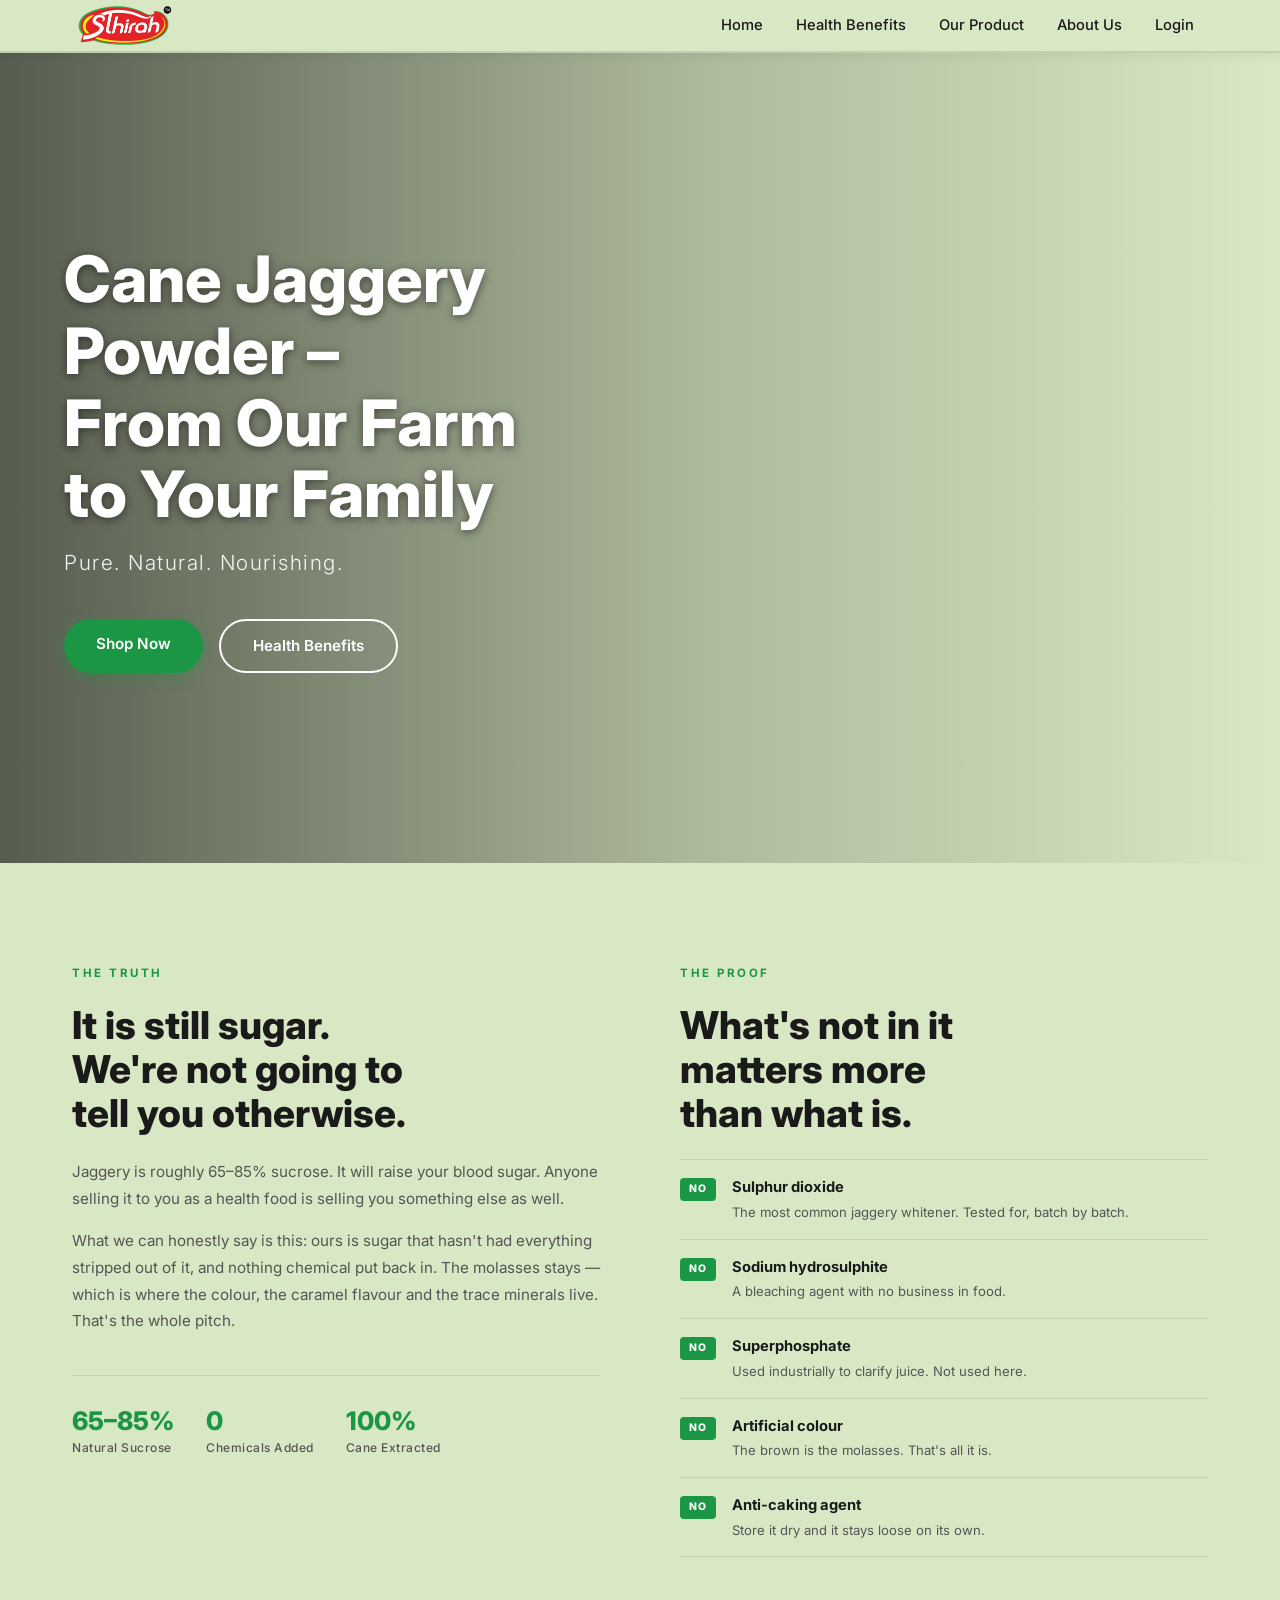
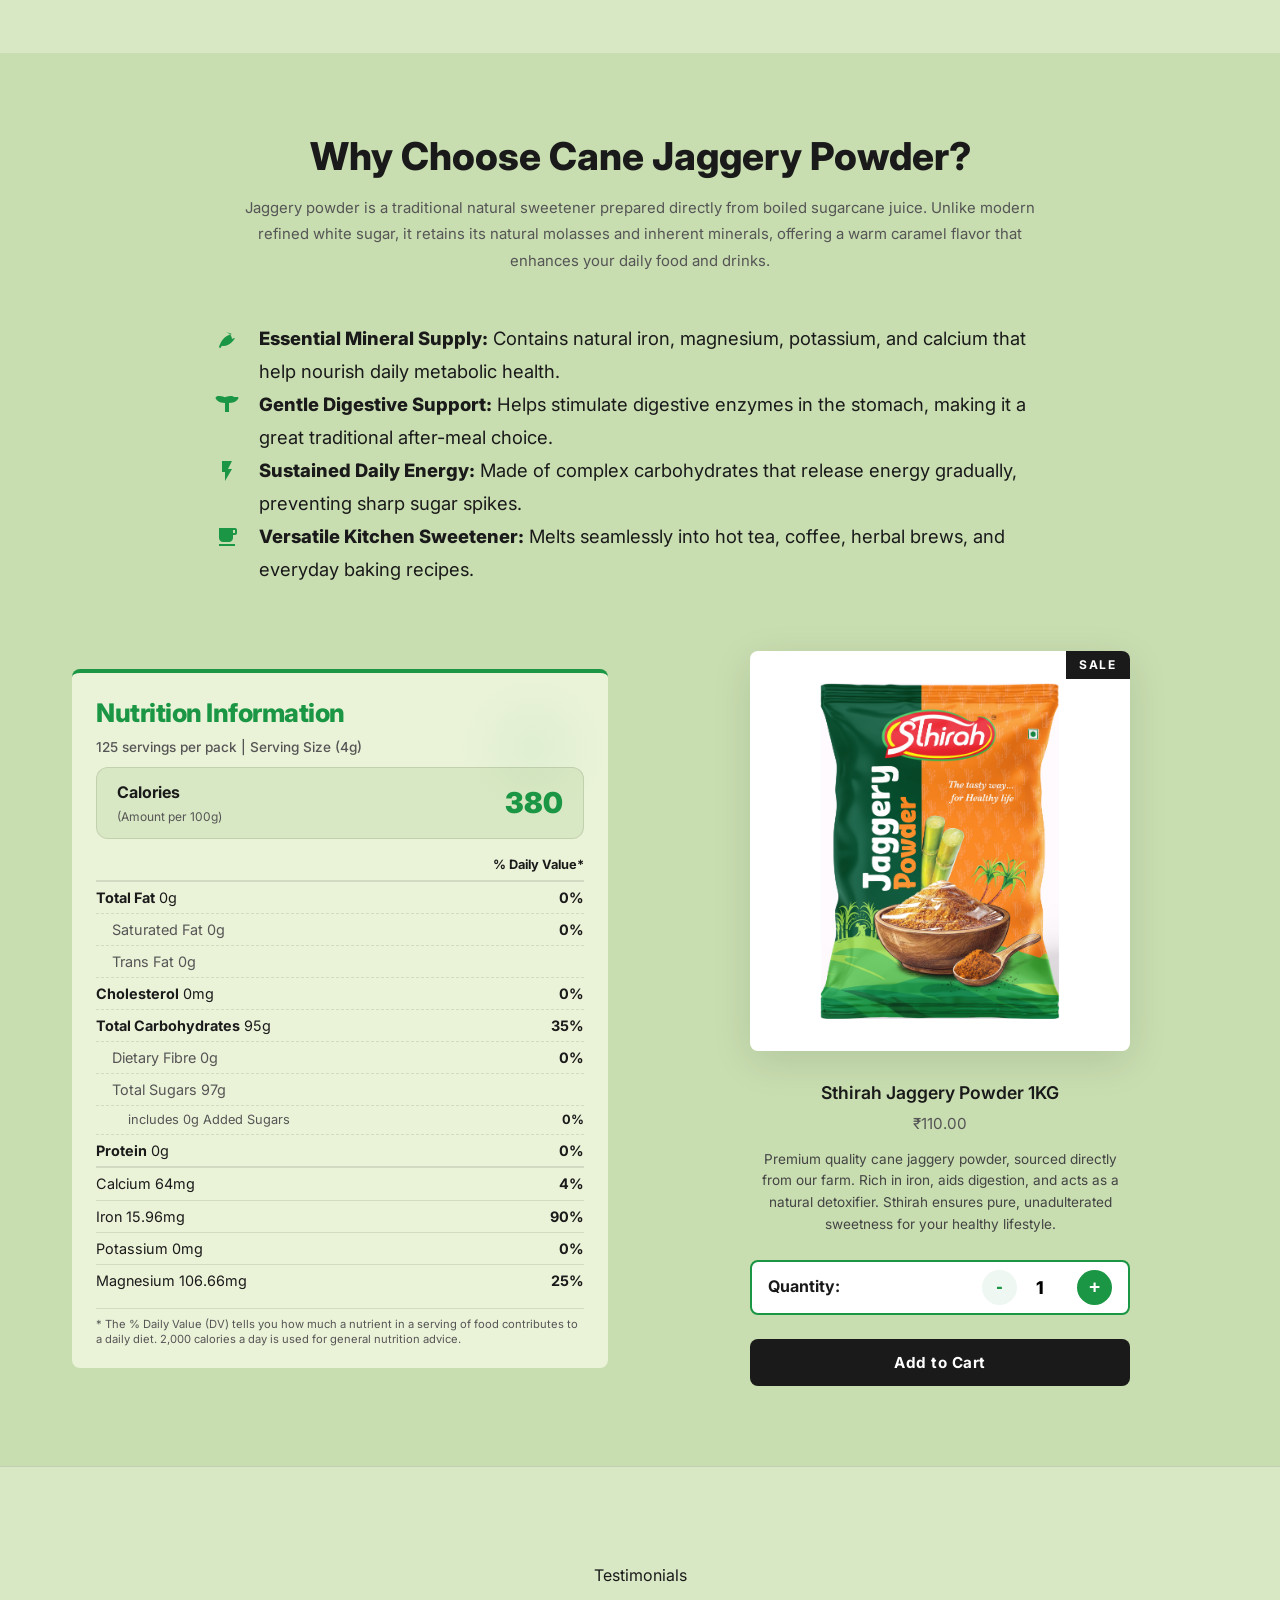
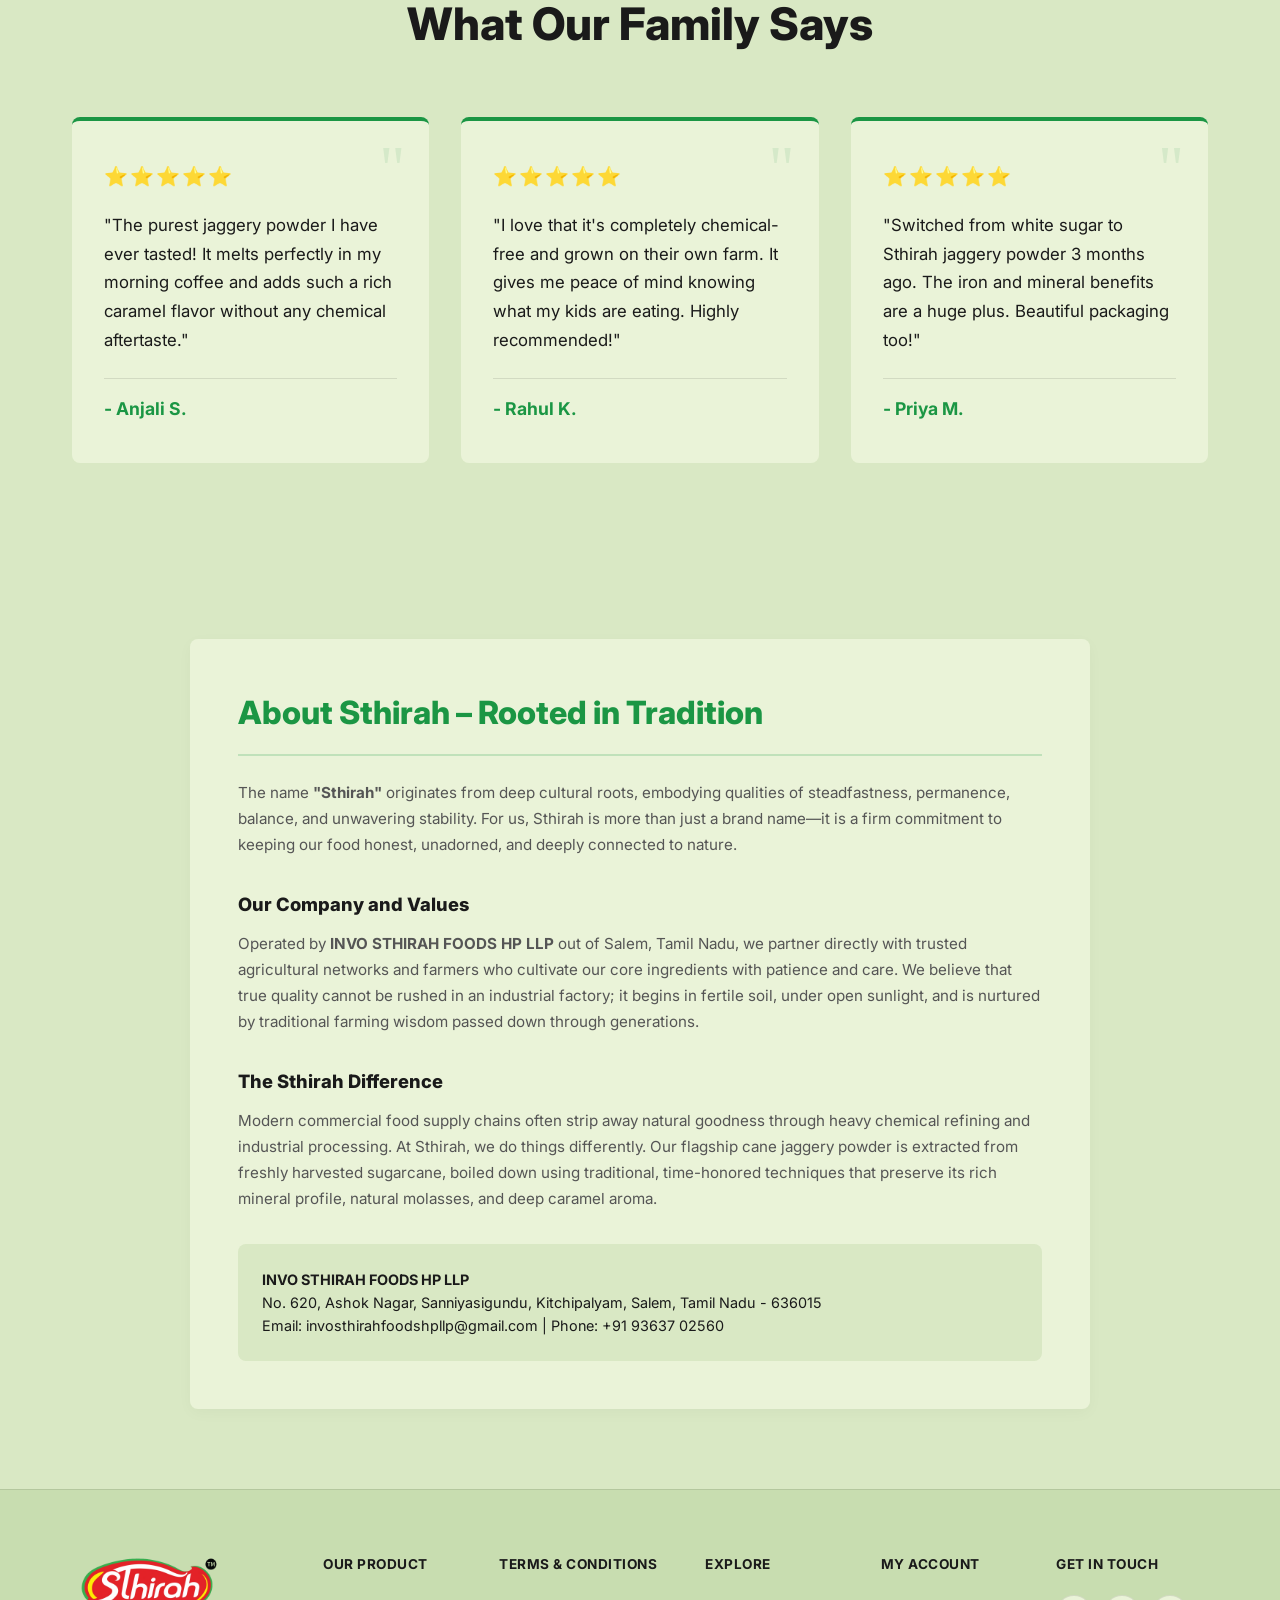
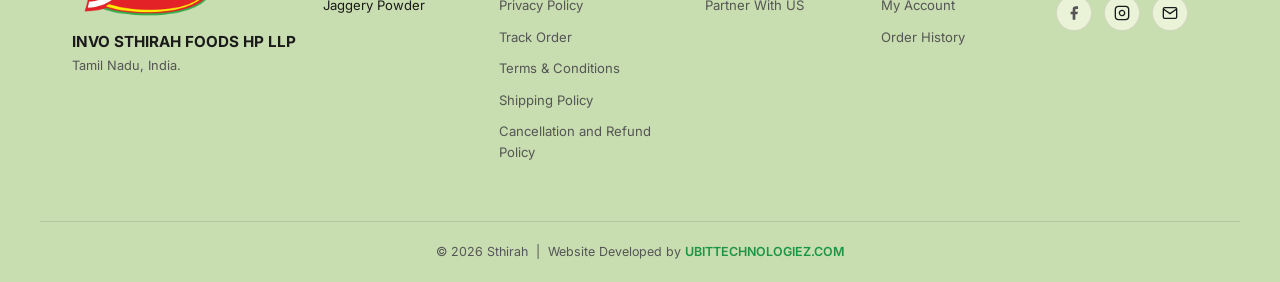
==== commit 7d914367: "Update product to exclusively 1kg format and allow manual qty input" ====
--- a/index.html
+++ b/index.html
@@ -206,8 +206,8 @@
 
                 </div>
                 <div class="product-details">
-                    <h3>Sthirah Jaggery Powder 500G</h3>
-                    <p class="price">from &#8377;58.00</p>
+                    <h3>Sthirah Jaggery Powder 1KG</h3>
+                    <p class="price">&#8377;110.00</p>
                     <p class="description">
                         Premium quality cane jaggery powder, sourced directly from our farm. Rich in iron, aids digestion, and acts as a natural detoxifier. Sthirah ensures pure, unadulterated sweetness for your healthy lifestyle.
                     </p>
@@ -215,7 +215,7 @@
                         <label style="font-size: 1rem; font-weight: 700; color: var(--text-color);">Quantity:</label>
                         <div style="display:flex; align-items:center;">
                             <button type="button" id="qtyMinus" style="border:none; background:#eef7f1; border-radius: 50%; width: 35px; height: 35px; cursor:pointer; font-weight:bold; font-size:1.2rem; color:var(--accent-green); transition:all 0.3s; display:flex; align-items:center; justify-content:center;">-</button>
-                            <input type="number" id="productQty" value="1" min="1" max="50" style="width: 60px; text-align:center; border:none; font-weight:800; font-family:inherit; font-size:1.1rem; background:transparent;" readonly>
+                            <input type="number" id="productQty" value="1" min="1" max="50" style="width: 60px; text-align:center; border:none; font-weight:800; font-family:inherit; font-size:1.1rem; background:transparent;">
                             <button type="button" id="qtyPlus" style="border:none; background:var(--accent-green); border-radius: 50%; width: 35px; height: 35px; cursor:pointer; font-weight:bold; font-size:1.2rem; color:var(--white); transition:all 0.3s; display:flex; align-items:center; justify-content:center;">+</button>
                         </div>
                     </div>
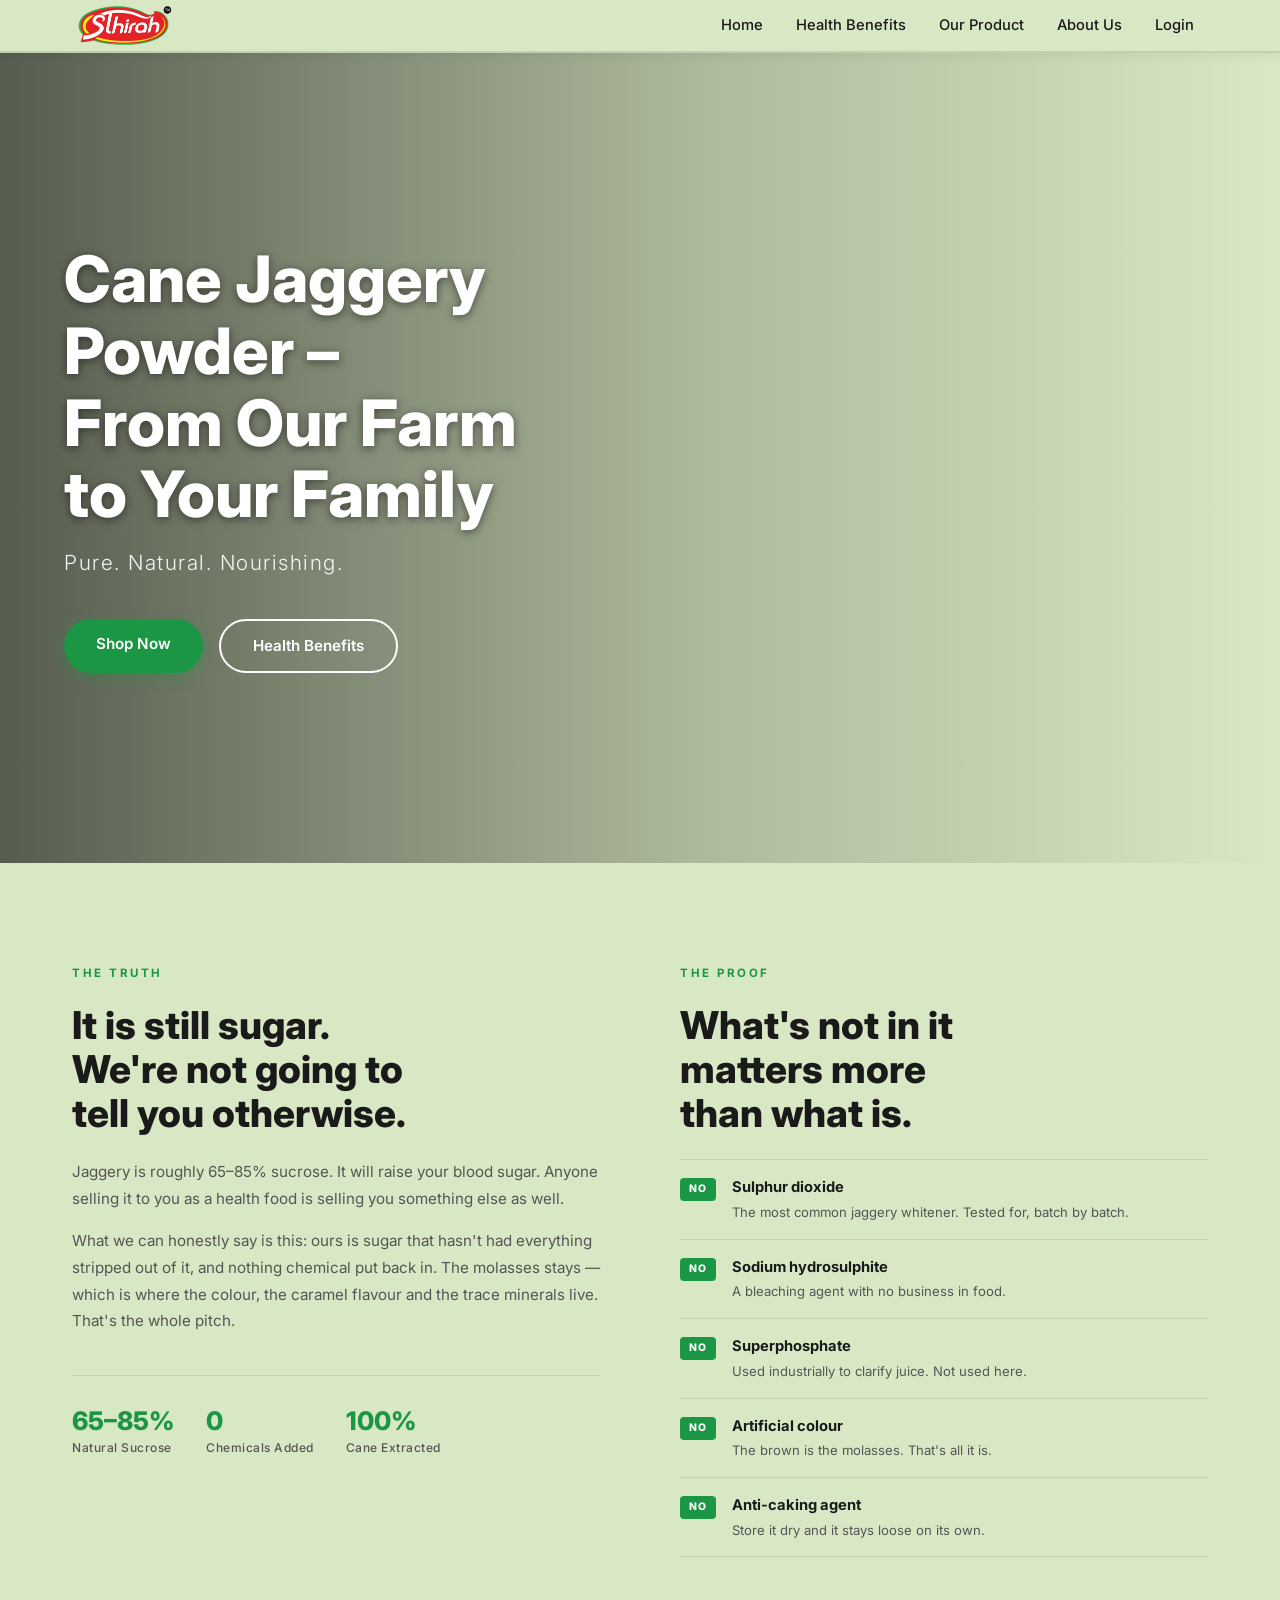
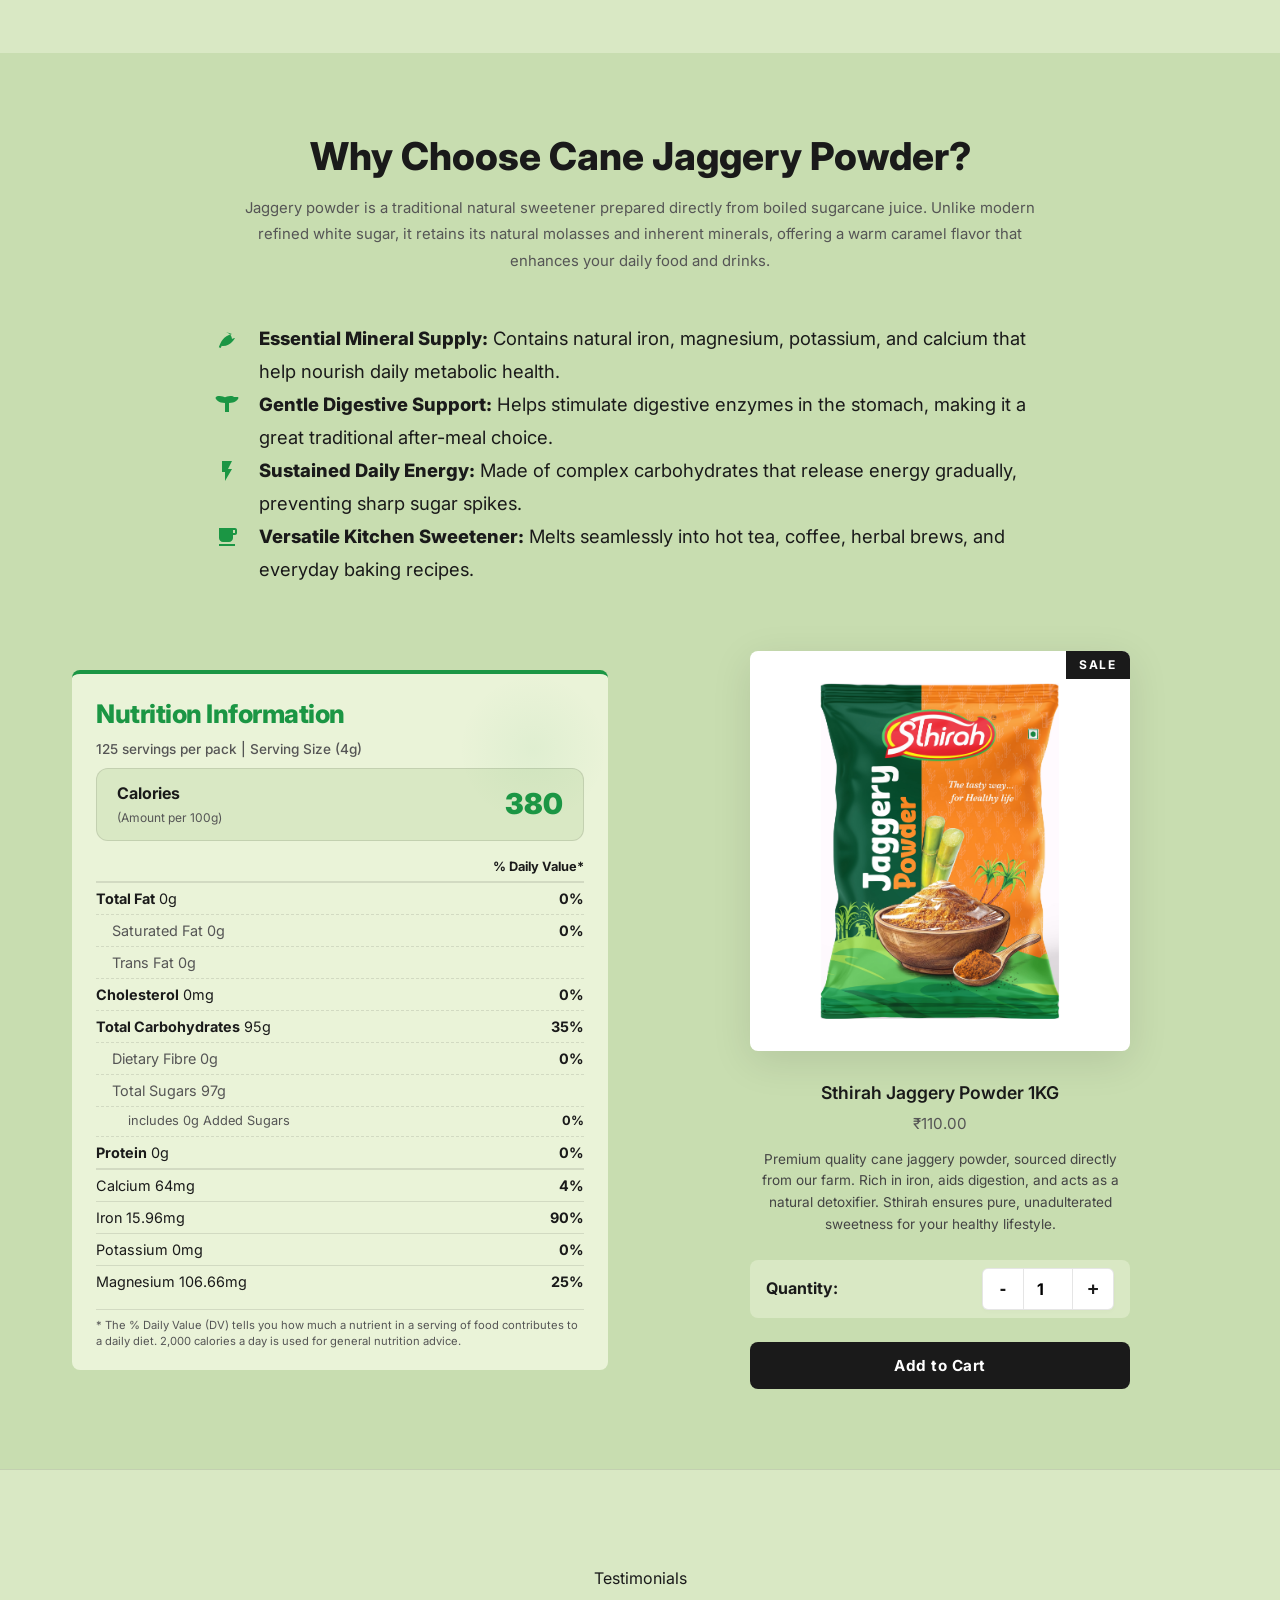
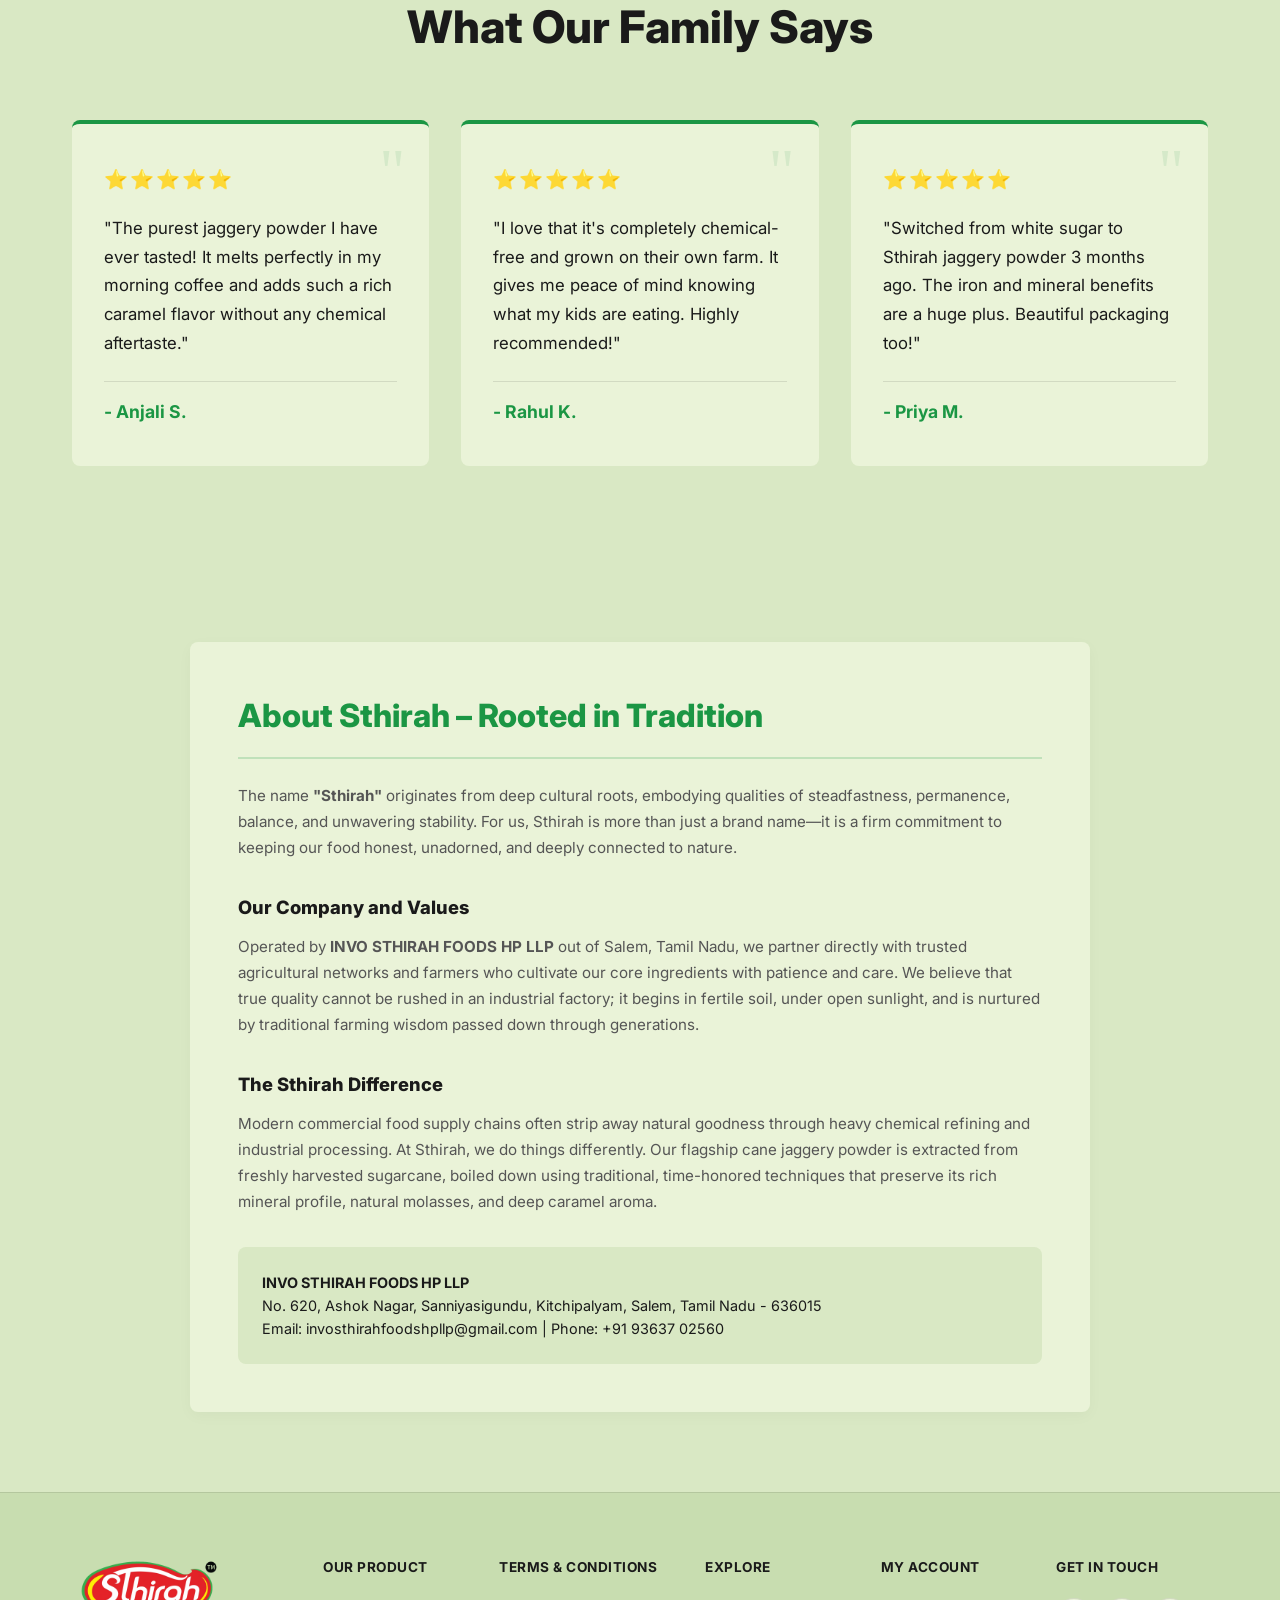
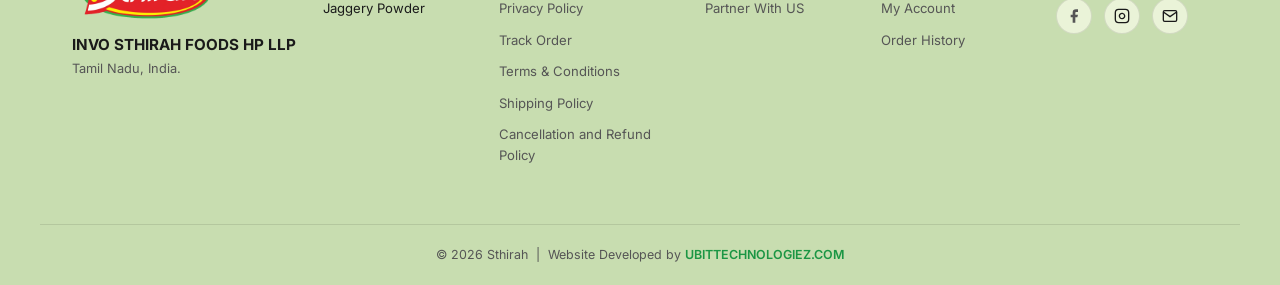
==== commit 38087e64: "Redesign quantity selector to be sleek and blend with the theme" ====
--- a/index.html
+++ b/index.html
@@ -211,12 +211,12 @@
                     <p class="description">
                         Premium quality cane jaggery powder, sourced directly from our farm. Rich in iron, aids digestion, and acts as a natural detoxifier. Sthirah ensures pure, unadulterated sweetness for your healthy lifestyle.
                     </p>
-                    <div class="qty-selector" style="display:flex; align-items:center; justify-content: space-between; margin-bottom: 1.5rem; background: var(--white); border: 2px solid var(--accent-green); border-radius: 8px; padding: 0.5rem 1rem;">
+                    <div class="qty-selector" style="display:flex; align-items:center; justify-content: space-between; margin-bottom: 1.5rem; background: var(--bg-color); border-radius: 8px; padding: 0.5rem 1rem;">
                         <label style="font-size: 1rem; font-weight: 700; color: var(--text-color);">Quantity:</label>
-                        <div style="display:flex; align-items:center;">
-                            <button type="button" id="qtyMinus" style="border:none; background:#eef7f1; border-radius: 50%; width: 35px; height: 35px; cursor:pointer; font-weight:bold; font-size:1.2rem; color:var(--accent-green); transition:all 0.3s; display:flex; align-items:center; justify-content:center;">-</button>
-                            <input type="number" id="productQty" value="1" min="1" max="50" style="width: 60px; text-align:center; border:none; font-weight:800; font-family:inherit; font-size:1.1rem; background:transparent;">
-                            <button type="button" id="qtyPlus" style="border:none; background:var(--accent-green); border-radius: 50%; width: 35px; height: 35px; cursor:pointer; font-weight:bold; font-size:1.2rem; color:var(--white); transition:all 0.3s; display:flex; align-items:center; justify-content:center;">+</button>
+                        <div style="display:flex; align-items:center; background: var(--white); border-radius: 6px; border: 1px solid var(--border); overflow: hidden; box-shadow: 0 2px 4px rgba(0,0,0,0.02);">
+                            <button type="button" id="qtyMinus" style="border:none; background:transparent; width: 40px; height: 40px; cursor:pointer; font-weight:bold; font-size:1.2rem; color:var(--text-color); transition:background 0.3s; display:flex; align-items:center; justify-content:center;">-</button>
+                            <input type="number" id="productQty" value="1" min="1" max="50" style="width: 50px; height: 40px; text-align:center; border:none; border-left: 1px solid var(--border); border-right: 1px solid var(--border); font-weight:700; font-family:inherit; font-size:1rem; background:transparent; padding:0;">
+                            <button type="button" id="qtyPlus" style="border:none; background:transparent; width: 40px; height: 40px; cursor:pointer; font-weight:bold; font-size:1.2rem; color:var(--text-color); transition:background 0.3s; display:flex; align-items:center; justify-content:center;">+</button>
                         </div>
                     </div>
 
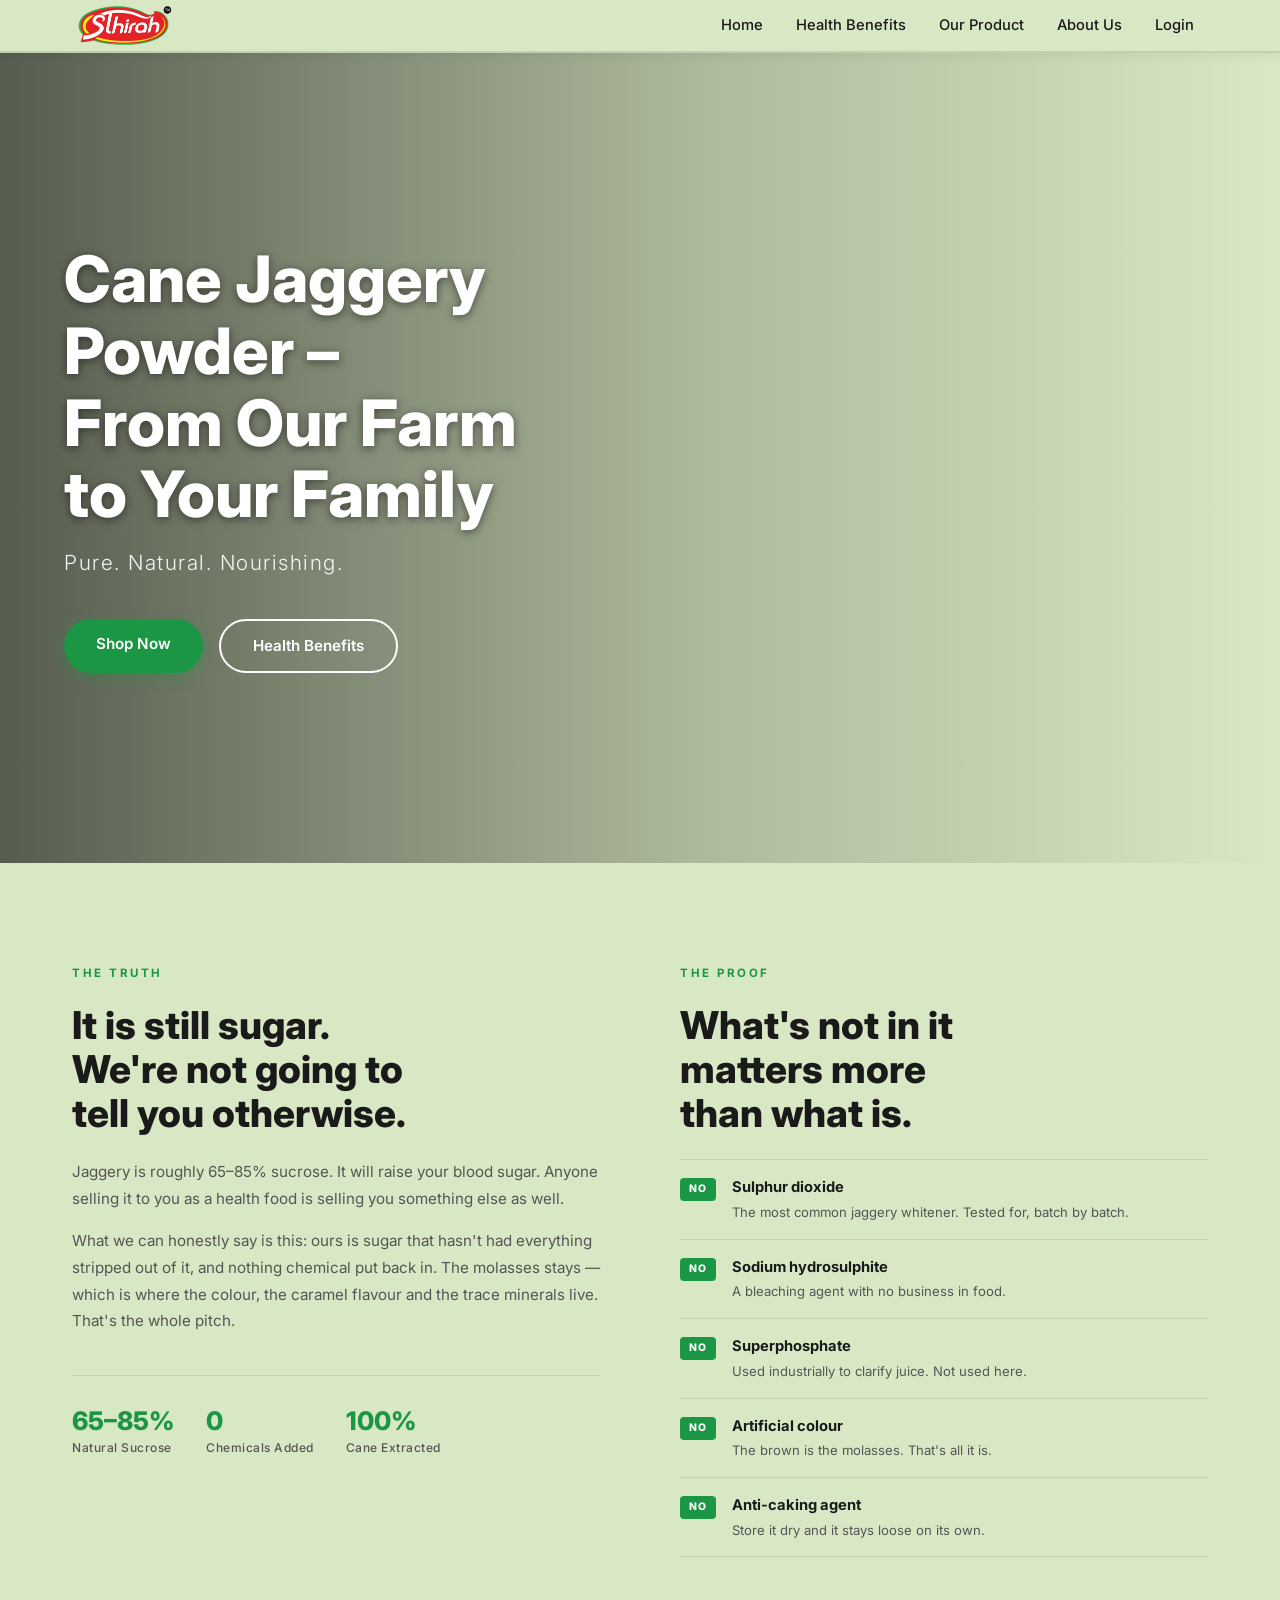
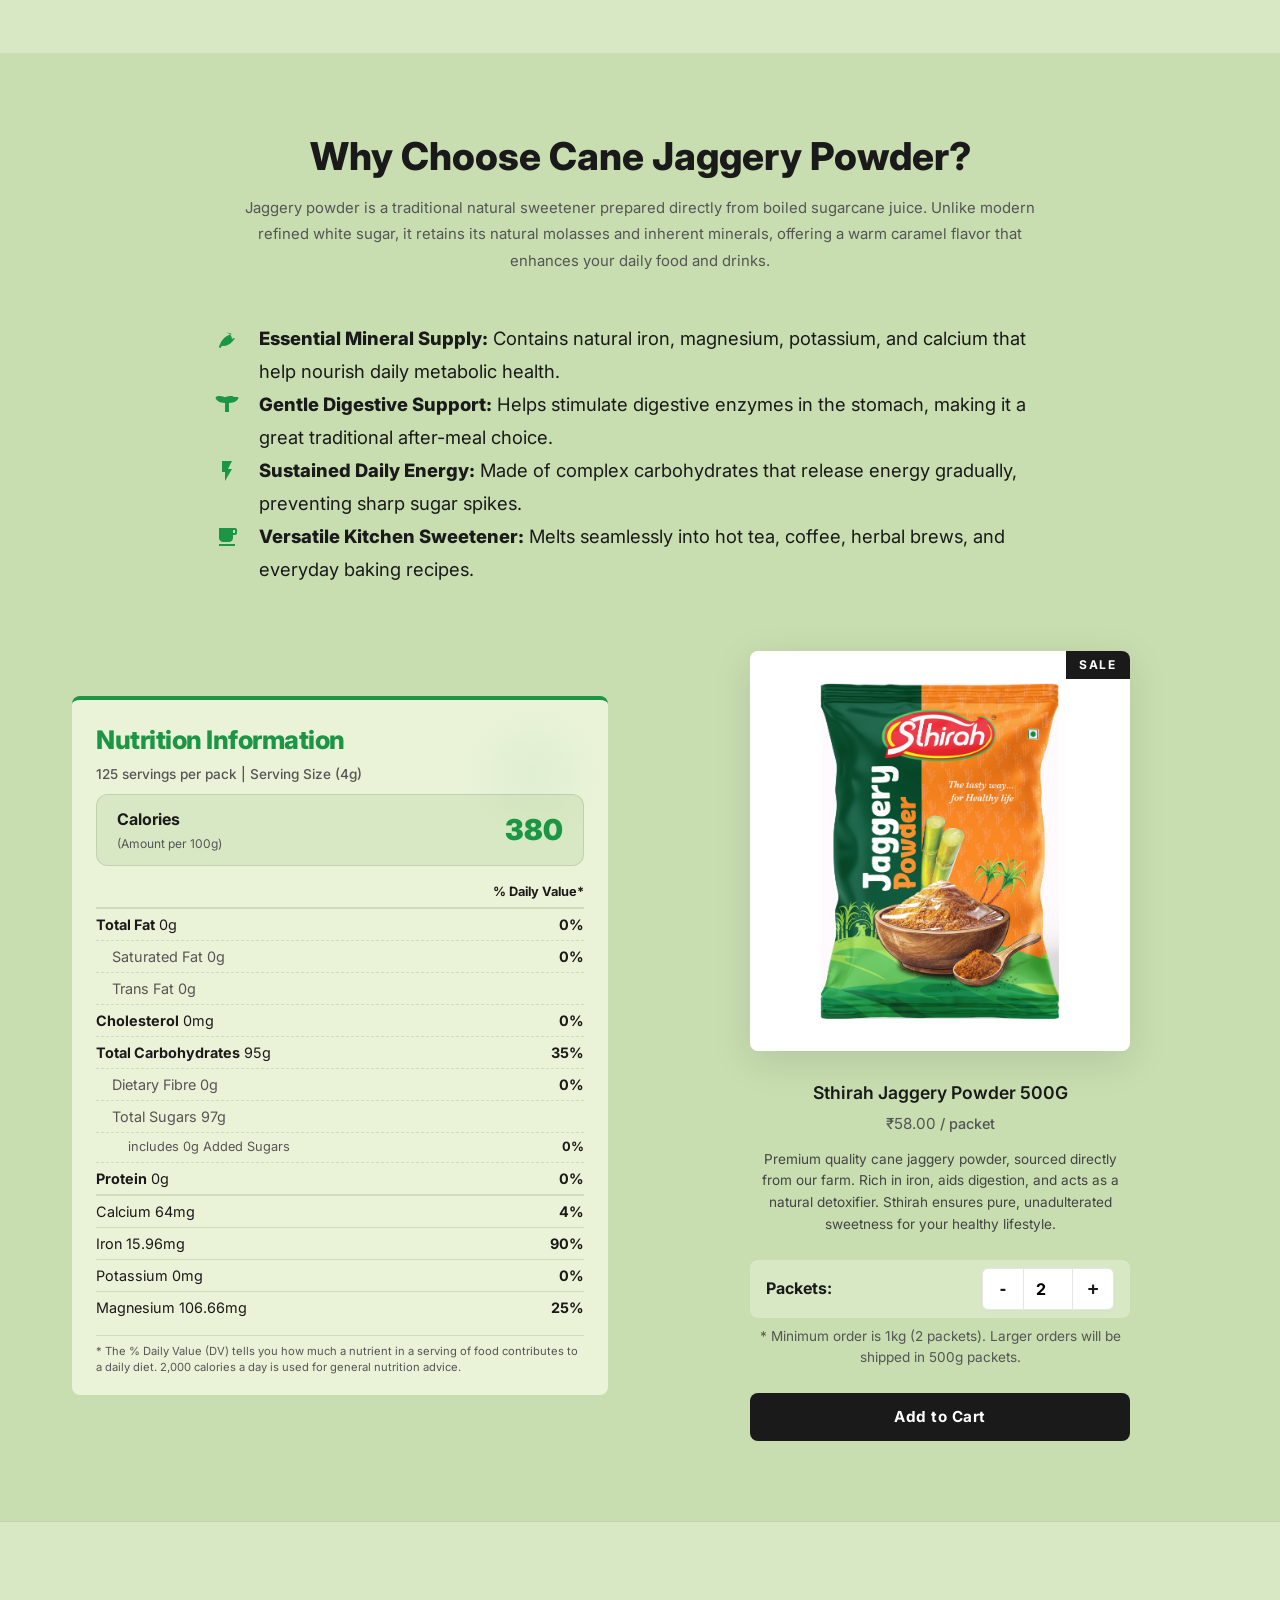
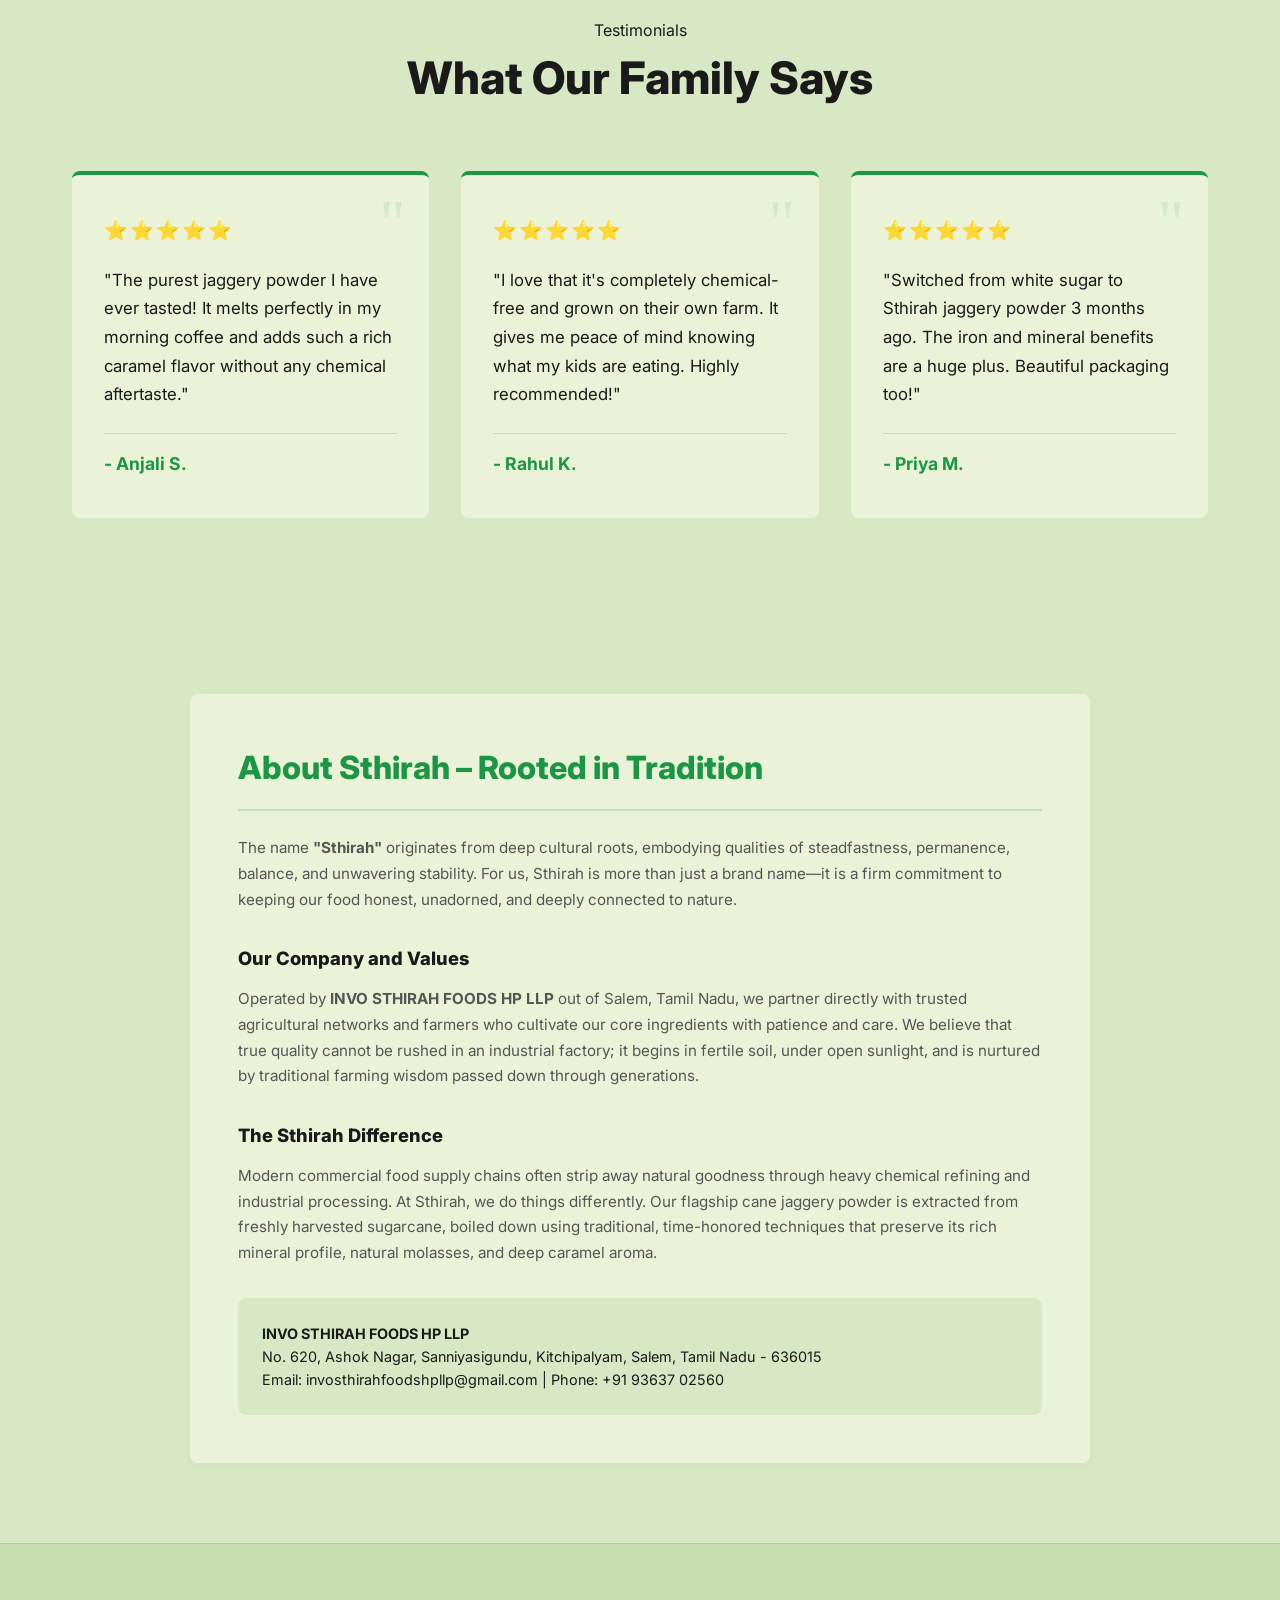
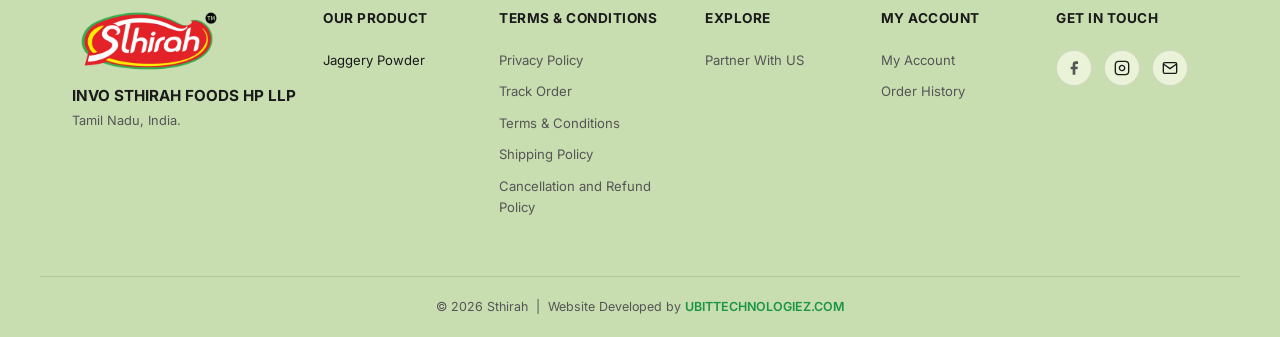
==== commit a58e105b: "Update product to 500g packets with a minimum order quantity of 2 (1kg)" ====
--- a/index.html
+++ b/index.html
@@ -206,19 +206,20 @@
 
                 </div>
                 <div class="product-details">
-                    <h3>Sthirah Jaggery Powder 1KG</h3>
-                    <p class="price">&#8377;110.00</p>
+                    <h3>Sthirah Jaggery Powder 500G</h3>
+                    <p class="price">&#8377;58.00 <span style="font-size: 0.9rem; color: var(--text-muted); font-weight: 500;">/ packet</span></p>
                     <p class="description">
                         Premium quality cane jaggery powder, sourced directly from our farm. Rich in iron, aids digestion, and acts as a natural detoxifier. Sthirah ensures pure, unadulterated sweetness for your healthy lifestyle.
                     </p>
-                    <div class="qty-selector" style="display:flex; align-items:center; justify-content: space-between; margin-bottom: 1.5rem; background: var(--bg-color); border-radius: 8px; padding: 0.5rem 1rem;">
-                        <label style="font-size: 1rem; font-weight: 700; color: var(--text-color);">Quantity:</label>
+                    <div class="qty-selector" style="display:flex; align-items:center; justify-content: space-between; margin-bottom: 0.5rem; background: var(--bg-color); border-radius: 8px; padding: 0.5rem 1rem;">
+                        <label style="font-size: 1rem; font-weight: 700; color: var(--text-color);">Packets:</label>
                         <div style="display:flex; align-items:center; background: var(--white); border-radius: 6px; border: 1px solid var(--border); overflow: hidden; box-shadow: 0 2px 4px rgba(0,0,0,0.02);">
                             <button type="button" id="qtyMinus" style="border:none; background:transparent; width: 40px; height: 40px; cursor:pointer; font-weight:bold; font-size:1.2rem; color:var(--text-color); transition:background 0.3s; display:flex; align-items:center; justify-content:center;">-</button>
-                            <input type="number" id="productQty" value="1" min="1" max="50" style="width: 50px; height: 40px; text-align:center; border:none; border-left: 1px solid var(--border); border-right: 1px solid var(--border); font-weight:700; font-family:inherit; font-size:1rem; background:transparent; padding:0;">
+                            <input type="number" id="productQty" value="2" min="2" max="200" style="width: 50px; height: 40px; text-align:center; border:none; border-left: 1px solid var(--border); border-right: 1px solid var(--border); font-weight:700; font-family:inherit; font-size:1rem; background:transparent; padding:0;">
                             <button type="button" id="qtyPlus" style="border:none; background:transparent; width: 40px; height: 40px; cursor:pointer; font-weight:bold; font-size:1.2rem; color:var(--text-color); transition:background 0.3s; display:flex; align-items:center; justify-content:center;">+</button>
                         </div>
                     </div>
+                    <p style="font-size: 0.85rem; color: var(--text-muted); margin-bottom: 1.5rem;">* Minimum order is 1kg (2 packets). Larger orders will be shipped in 500g packets.</p>
 
                     <button class="add-to-cart" id="addToCartBtn">Add to Cart</button>
                 </div>
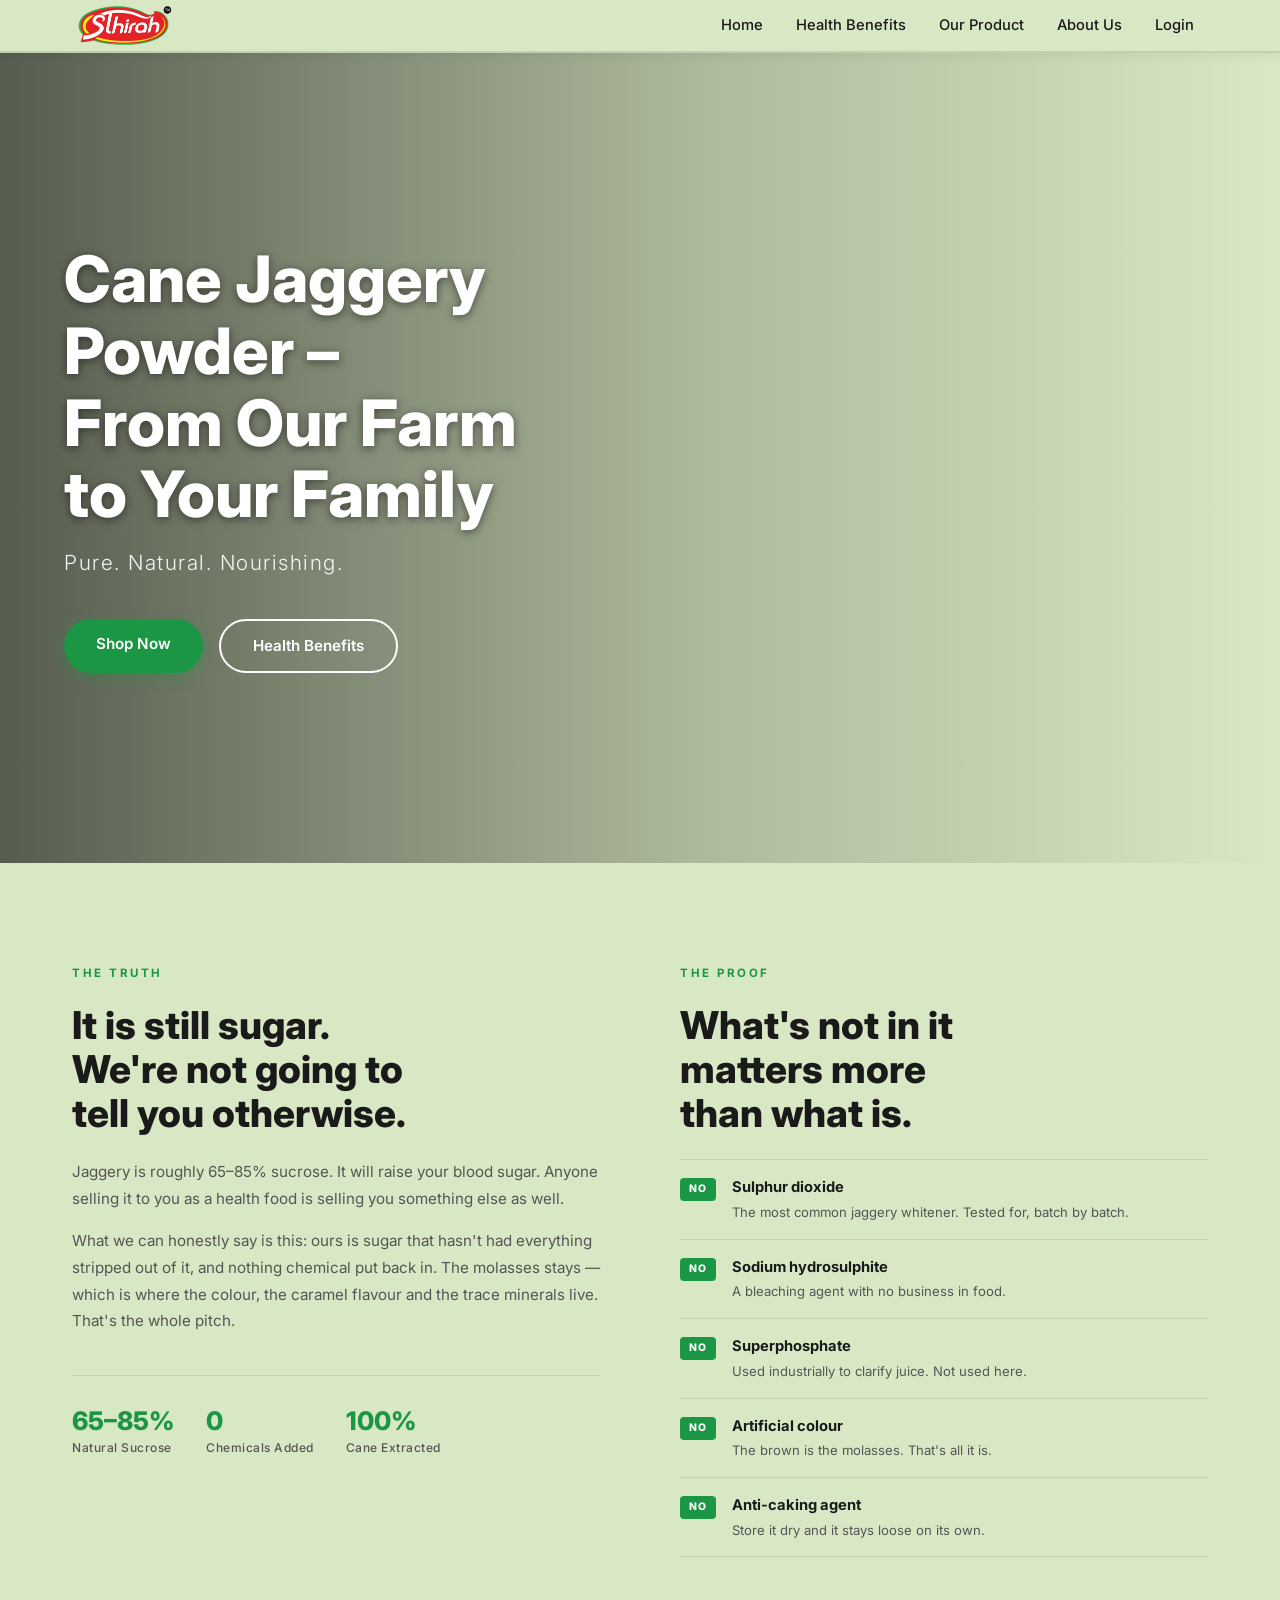
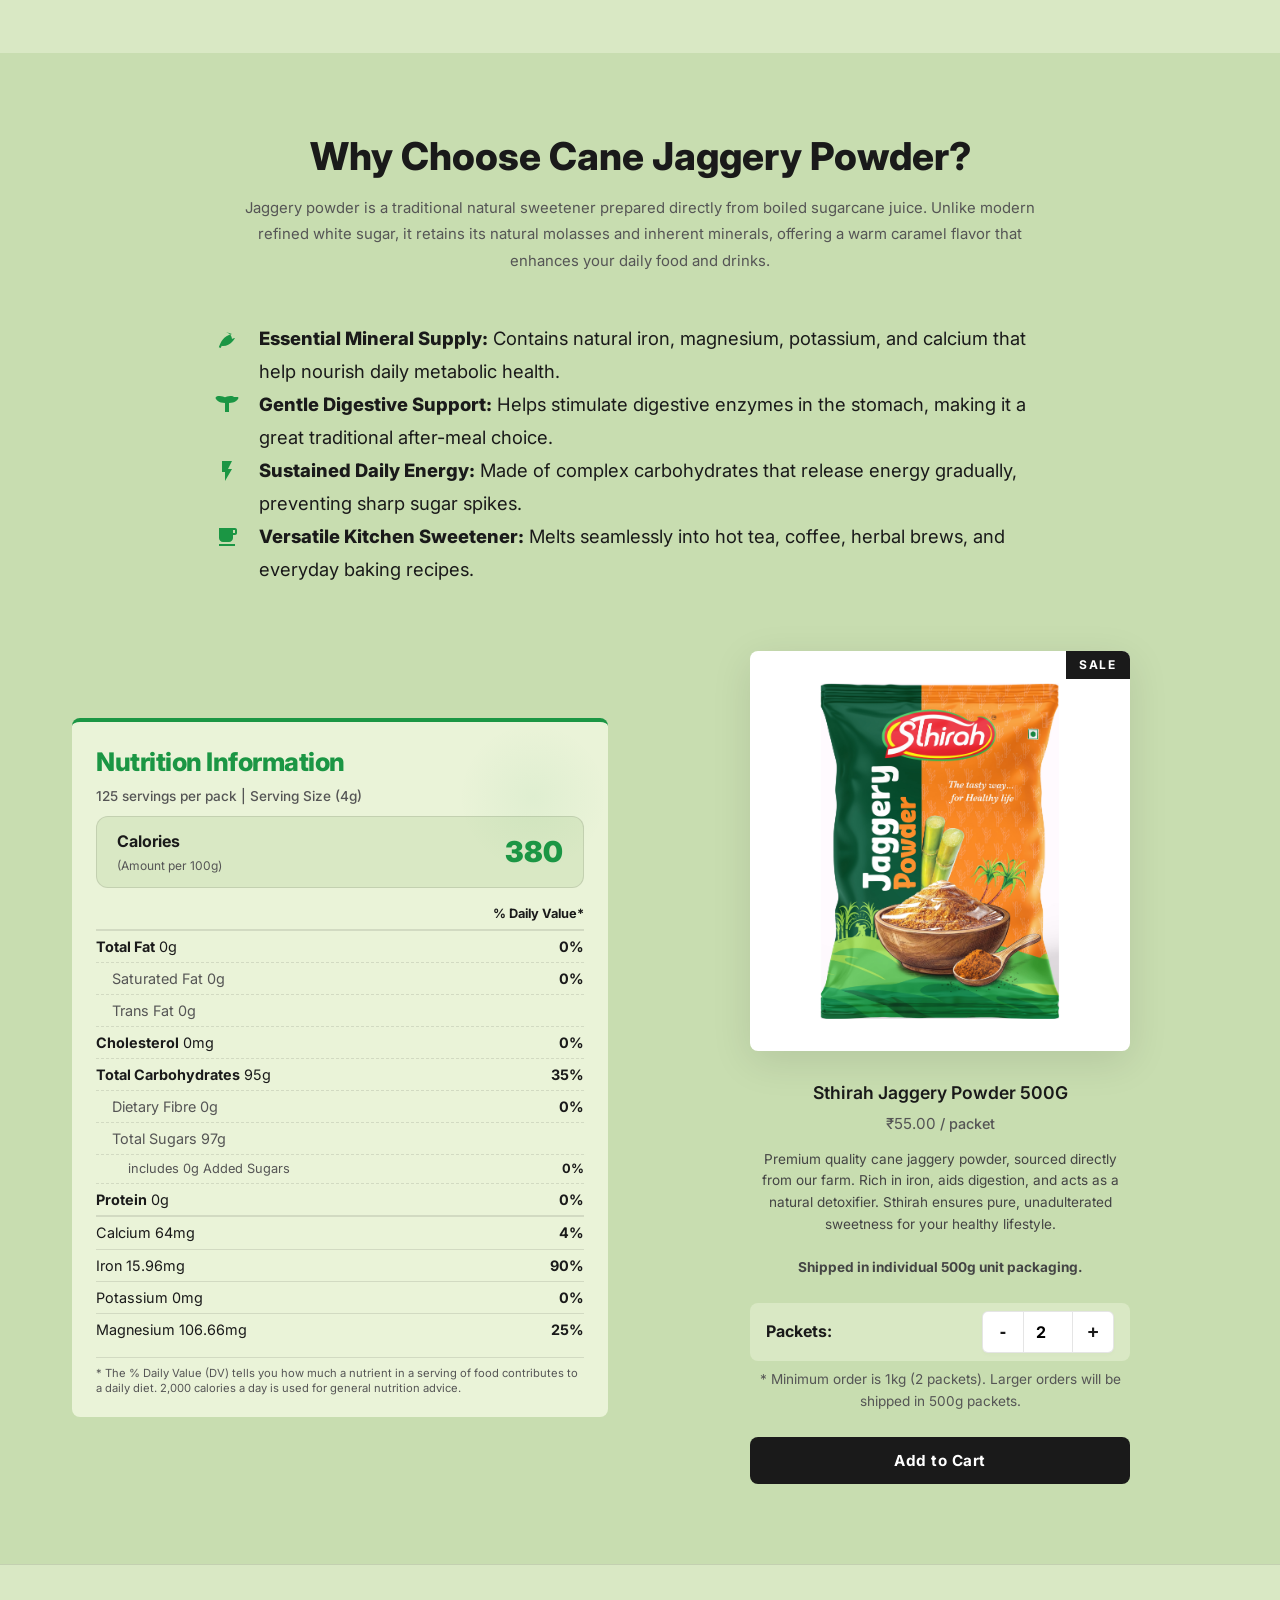
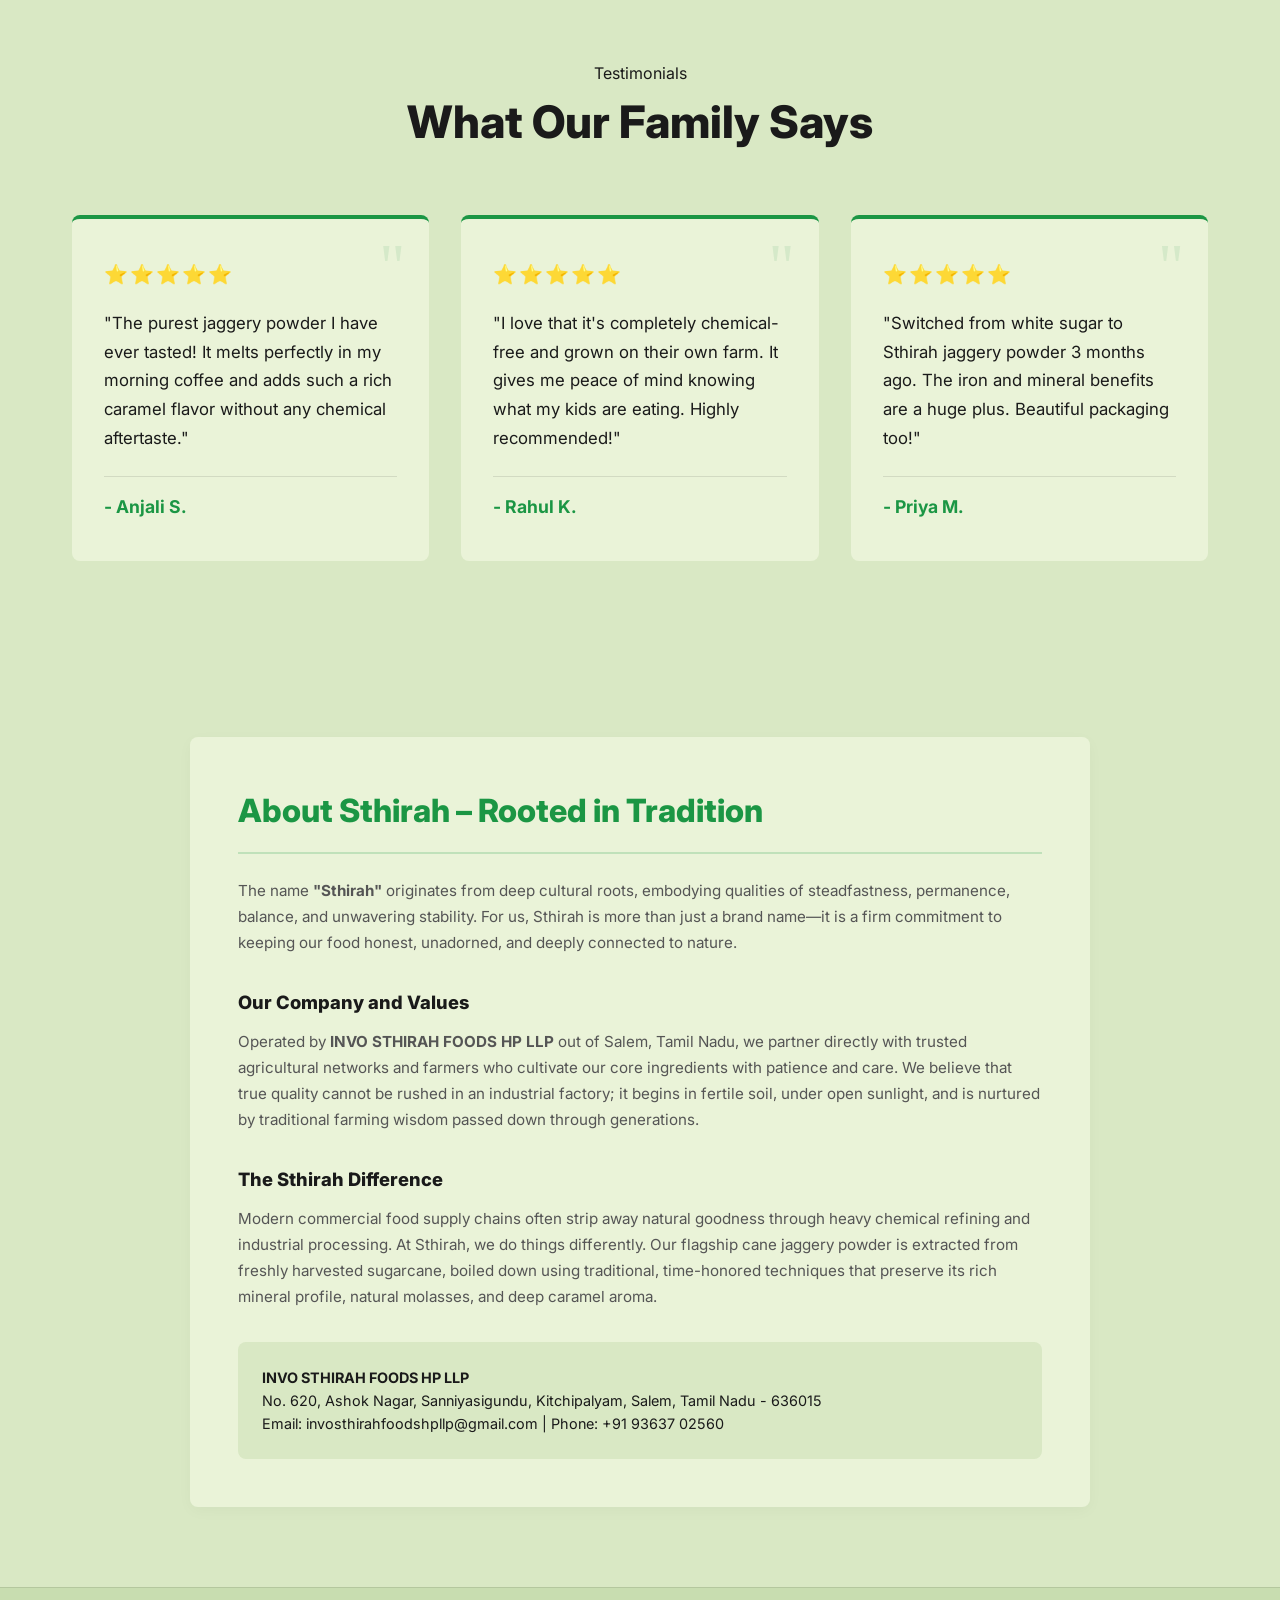
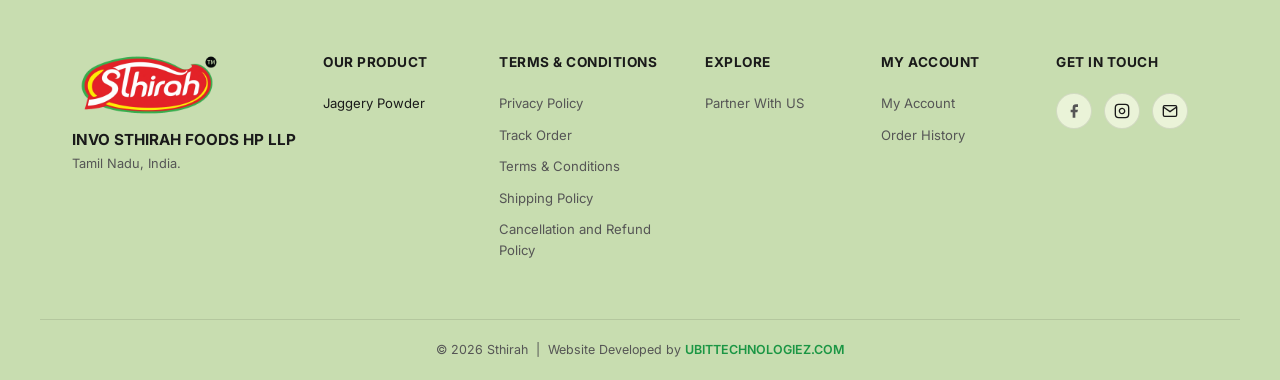
==== commit 2850e970: "Update packet price to 55rs and add shipping packaging disclaimer" ====
--- a/index.html
+++ b/index.html
@@ -207,9 +207,10 @@
                 </div>
                 <div class="product-details">
                     <h3>Sthirah Jaggery Powder 500G</h3>
-                    <p class="price">&#8377;58.00 <span style="font-size: 0.9rem; color: var(--text-muted); font-weight: 500;">/ packet</span></p>
+                    <p class="price">&#8377;55.00 <span style="font-size: 0.9rem; color: var(--text-muted); font-weight: 500;">/ packet</span></p>
                     <p class="description">
-                        Premium quality cane jaggery powder, sourced directly from our farm. Rich in iron, aids digestion, and acts as a natural detoxifier. Sthirah ensures pure, unadulterated sweetness for your healthy lifestyle.
+                        Premium quality cane jaggery powder, sourced directly from our farm. Rich in iron, aids digestion, and acts as a natural detoxifier. Sthirah ensures pure, unadulterated sweetness for your healthy lifestyle.<br><br>
+                        <strong>Shipped in individual 500g unit packaging.</strong>
                     </p>
                     <div class="qty-selector" style="display:flex; align-items:center; justify-content: space-between; margin-bottom: 0.5rem; background: var(--bg-color); border-radius: 8px; padding: 0.5rem 1rem;">
                         <label style="font-size: 1rem; font-weight: 700; color: var(--text-color);">Packets:</label>
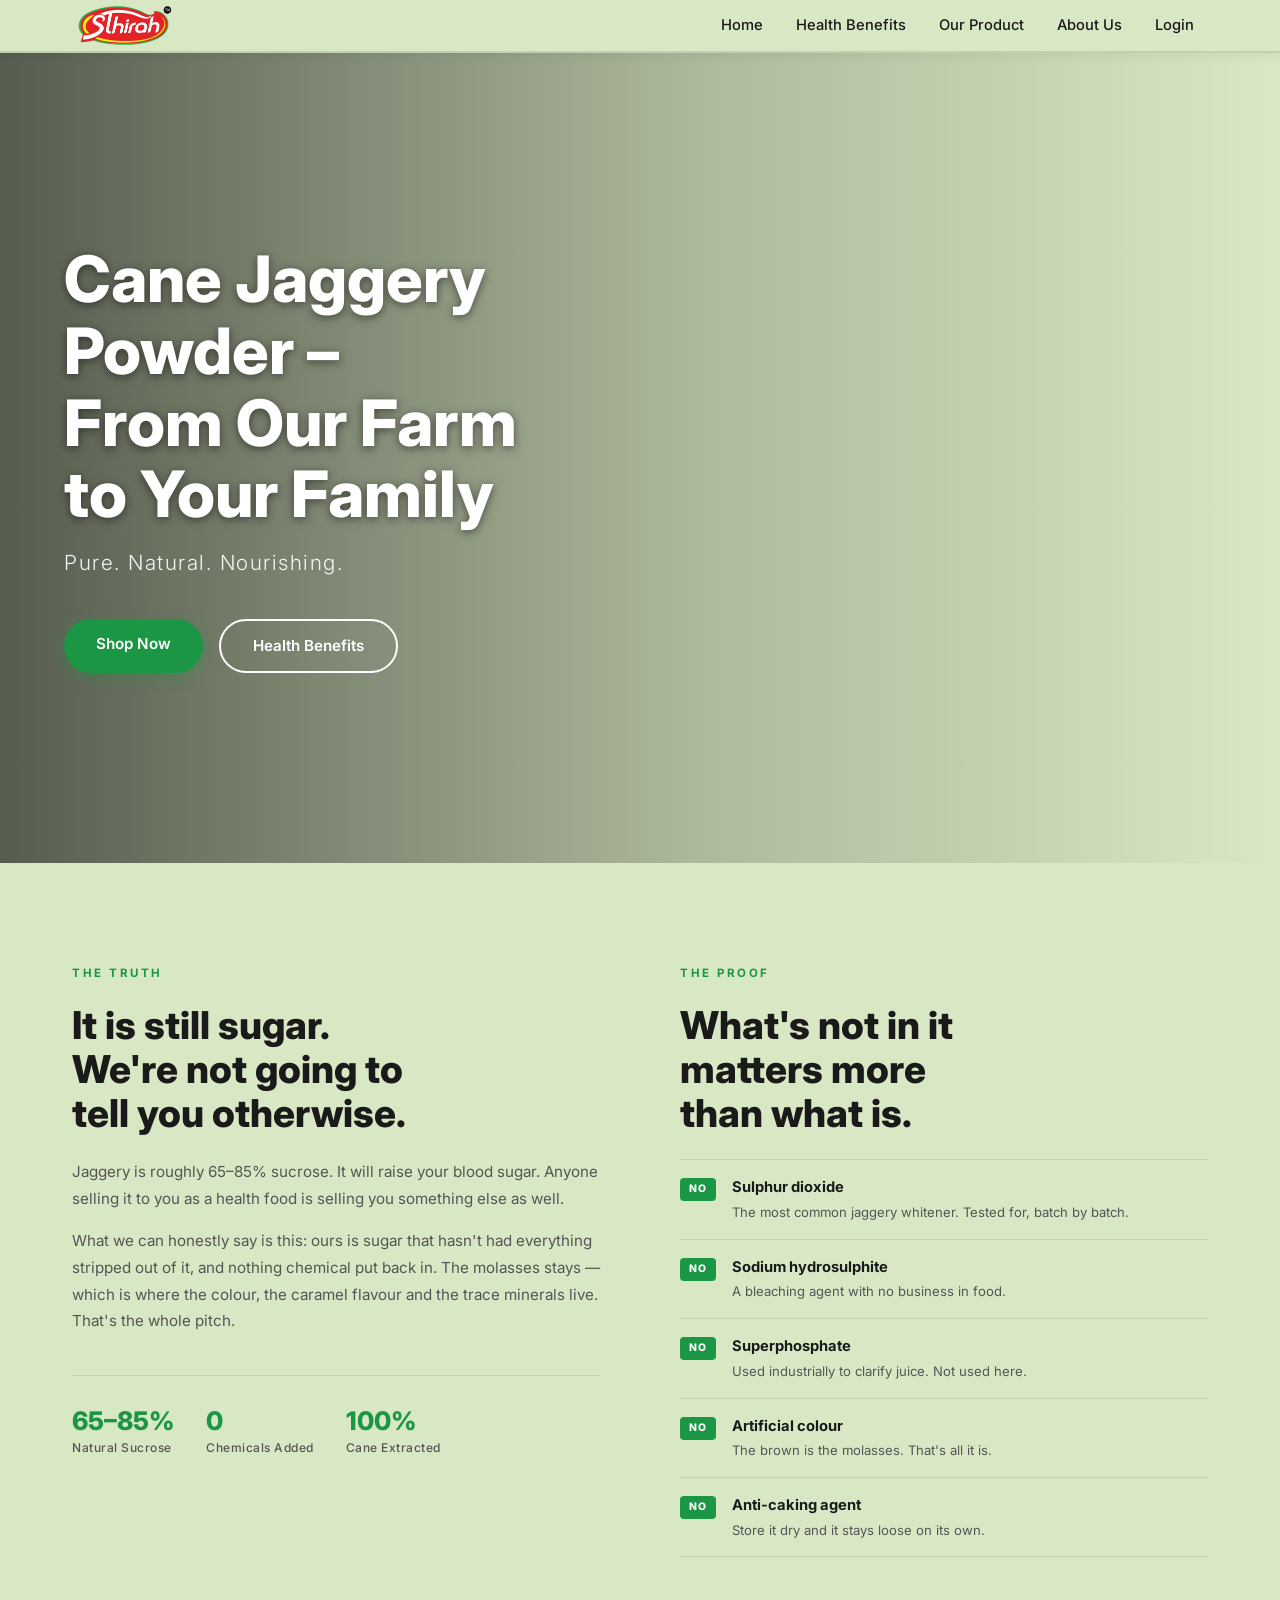
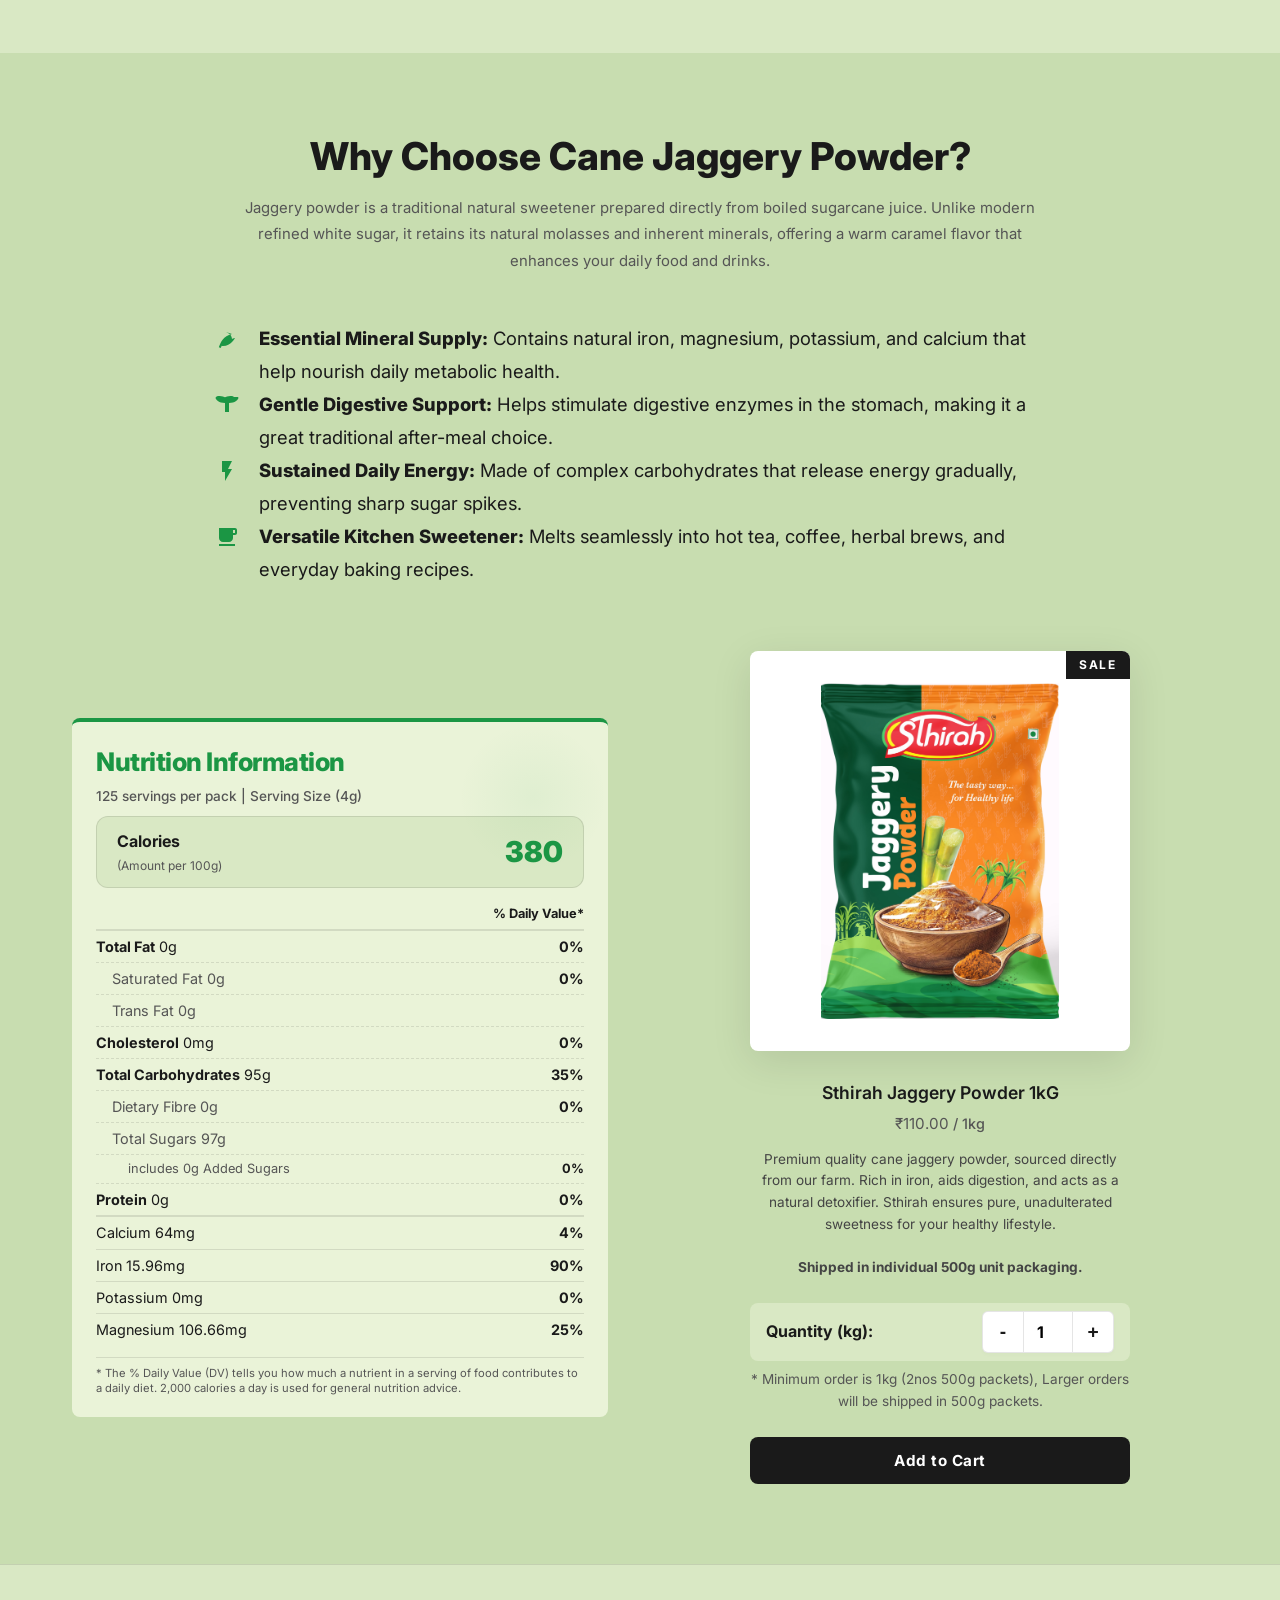
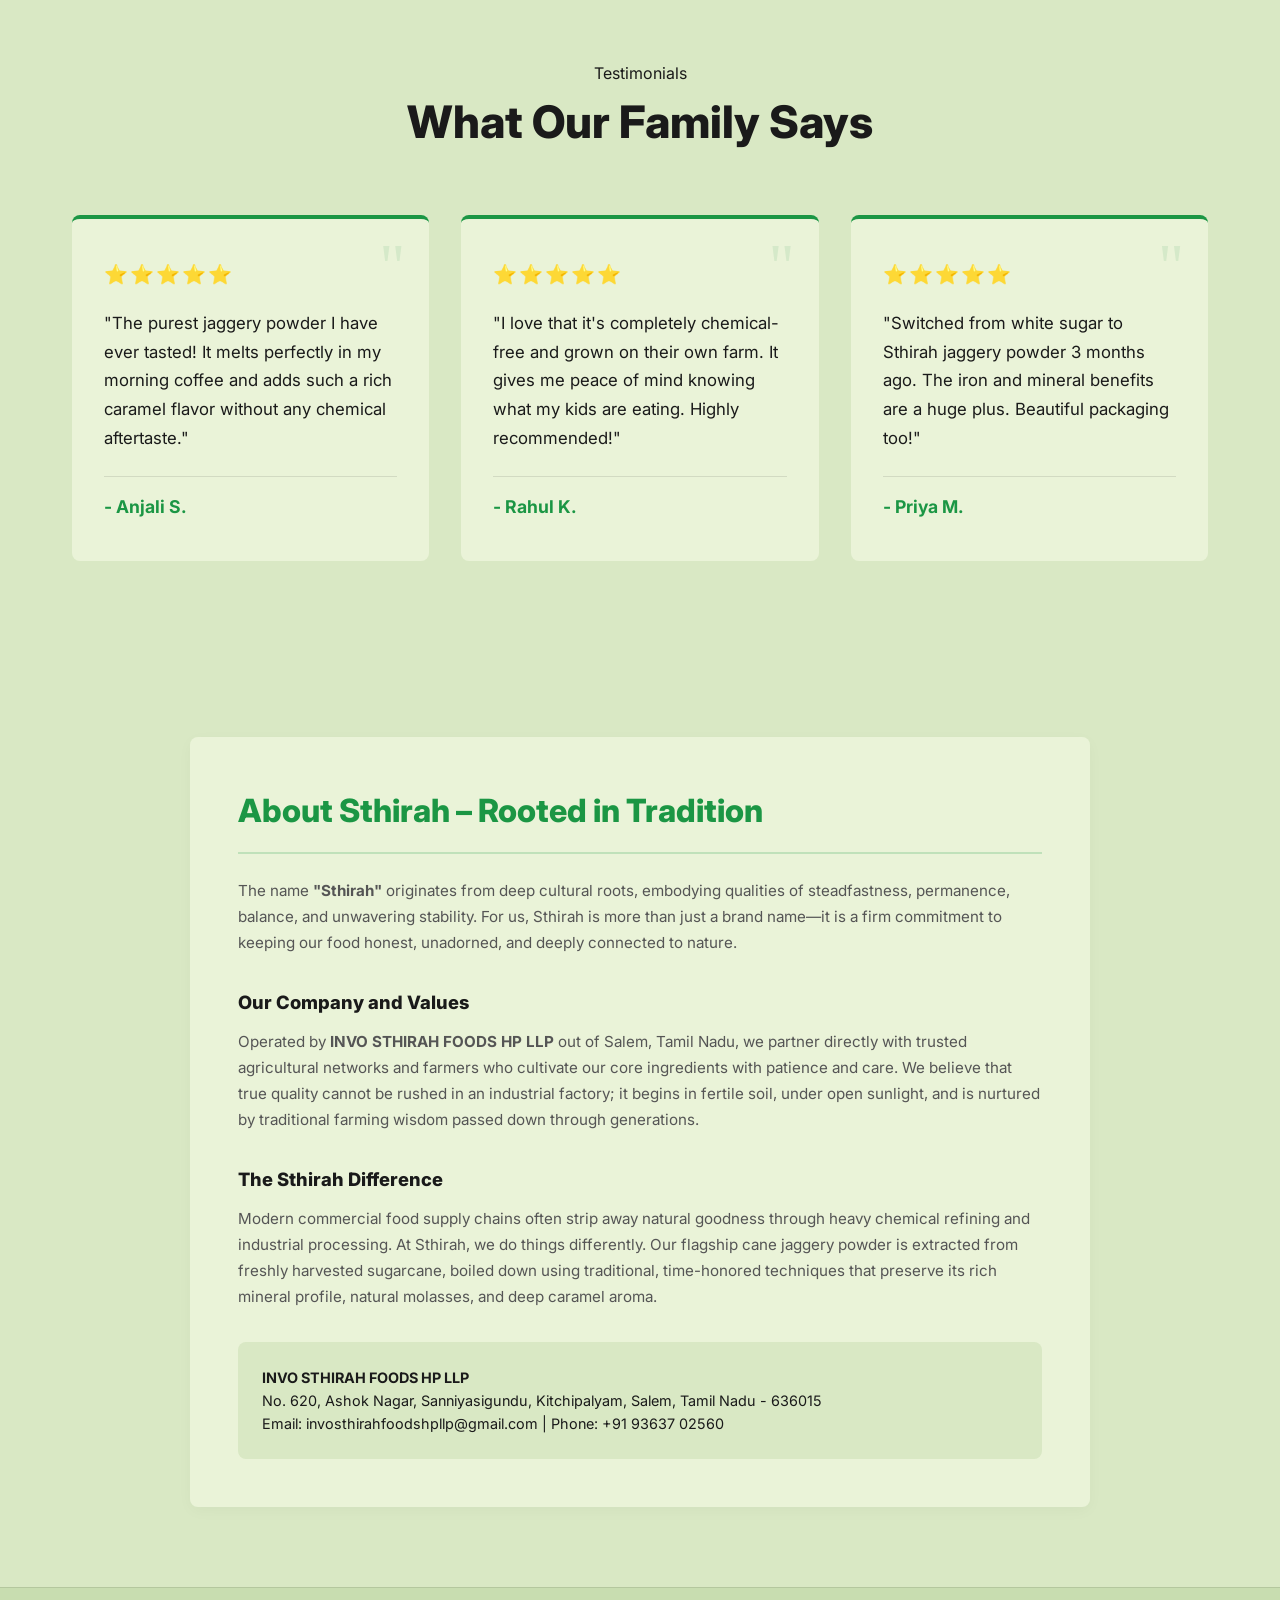
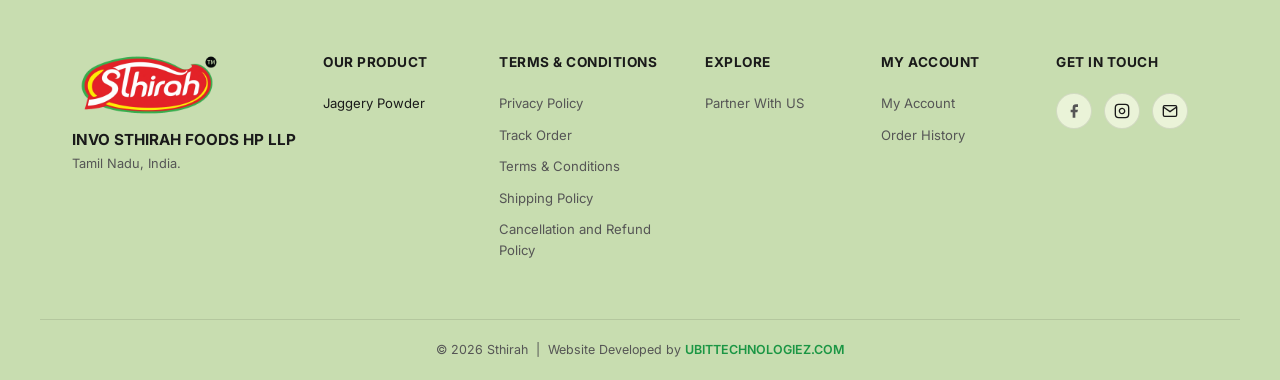
==== commit 2c2f4889: "Update product to 1kg format and clarify shipping packet sizes" ====
--- a/index.html
+++ b/index.html
@@ -206,21 +206,21 @@
 
                 </div>
                 <div class="product-details">
-                    <h3>Sthirah Jaggery Powder 500G</h3>
-                    <p class="price">&#8377;55.00 <span style="font-size: 0.9rem; color: var(--text-muted); font-weight: 500;">/ packet</span></p>
+                    <h3>Sthirah Jaggery Powder 1kG</h3>
+                    <p class="price">&#8377;110.00 <span style="font-size: 0.9rem; color: var(--text-muted); font-weight: 500;">/ 1kg</span></p>
                     <p class="description">
                         Premium quality cane jaggery powder, sourced directly from our farm. Rich in iron, aids digestion, and acts as a natural detoxifier. Sthirah ensures pure, unadulterated sweetness for your healthy lifestyle.<br><br>
                         <strong>Shipped in individual 500g unit packaging.</strong>
                     </p>
                     <div class="qty-selector" style="display:flex; align-items:center; justify-content: space-between; margin-bottom: 0.5rem; background: var(--bg-color); border-radius: 8px; padding: 0.5rem 1rem;">
-                        <label style="font-size: 1rem; font-weight: 700; color: var(--text-color);">Packets:</label>
+                        <label style="font-size: 1rem; font-weight: 700; color: var(--text-color);">Quantity (kg):</label>
                         <div style="display:flex; align-items:center; background: var(--white); border-radius: 6px; border: 1px solid var(--border); overflow: hidden; box-shadow: 0 2px 4px rgba(0,0,0,0.02);">
                             <button type="button" id="qtyMinus" style="border:none; background:transparent; width: 40px; height: 40px; cursor:pointer; font-weight:bold; font-size:1.2rem; color:var(--text-color); transition:background 0.3s; display:flex; align-items:center; justify-content:center;">-</button>
-                            <input type="number" id="productQty" value="2" min="2" max="200" style="width: 50px; height: 40px; text-align:center; border:none; border-left: 1px solid var(--border); border-right: 1px solid var(--border); font-weight:700; font-family:inherit; font-size:1rem; background:transparent; padding:0;">
+                            <input type="number" id="productQty" value="1" min="1" max="200" style="width: 50px; height: 40px; text-align:center; border:none; border-left: 1px solid var(--border); border-right: 1px solid var(--border); font-weight:700; font-family:inherit; font-size:1rem; background:transparent; padding:0;">
                             <button type="button" id="qtyPlus" style="border:none; background:transparent; width: 40px; height: 40px; cursor:pointer; font-weight:bold; font-size:1.2rem; color:var(--text-color); transition:background 0.3s; display:flex; align-items:center; justify-content:center;">+</button>
                         </div>
                     </div>
-                    <p style="font-size: 0.85rem; color: var(--text-muted); margin-bottom: 1.5rem;">* Minimum order is 1kg (2 packets). Larger orders will be shipped in 500g packets.</p>
+                    <p style="font-size: 0.85rem; color: var(--text-muted); margin-bottom: 1.5rem;">* Minimum order is 1kg (2nos 500g packets), Larger orders will be shipped in 500g packets.</p>
 
                     <button class="add-to-cart" id="addToCartBtn">Add to Cart</button>
                 </div>
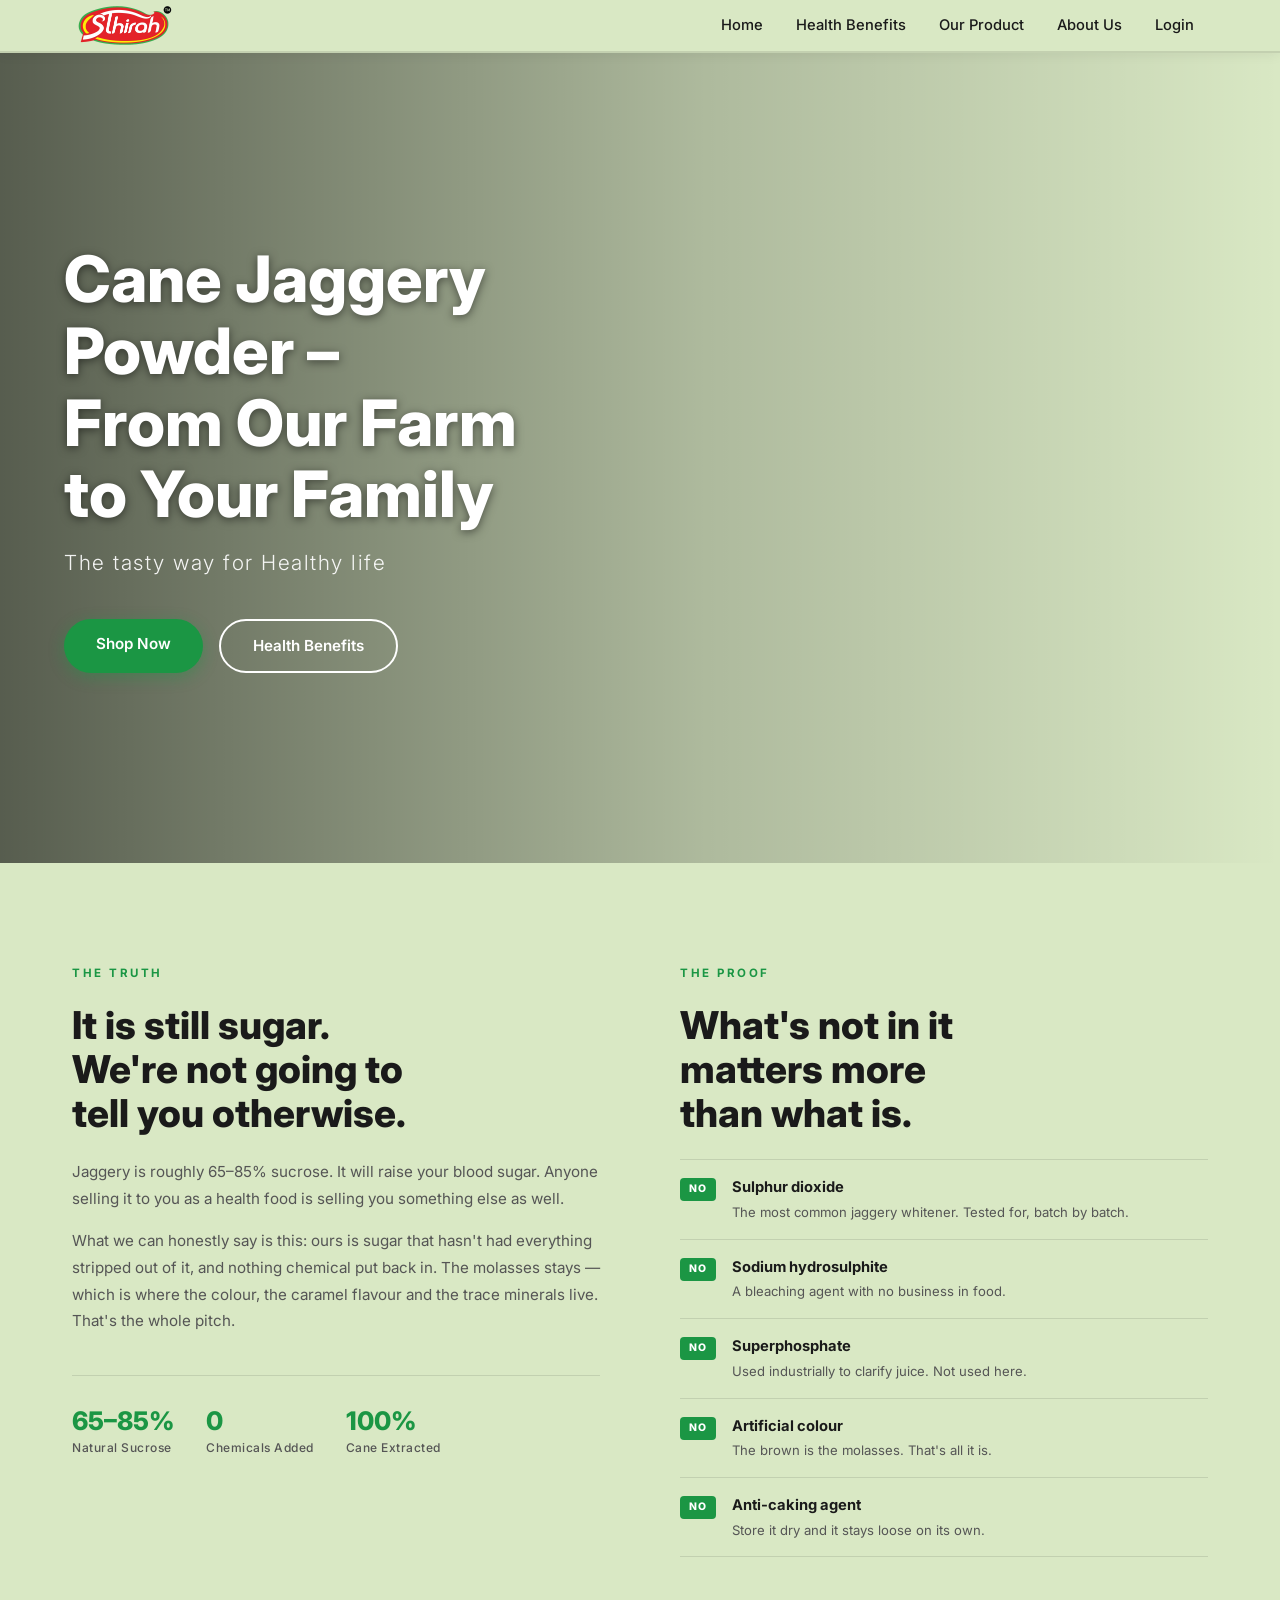
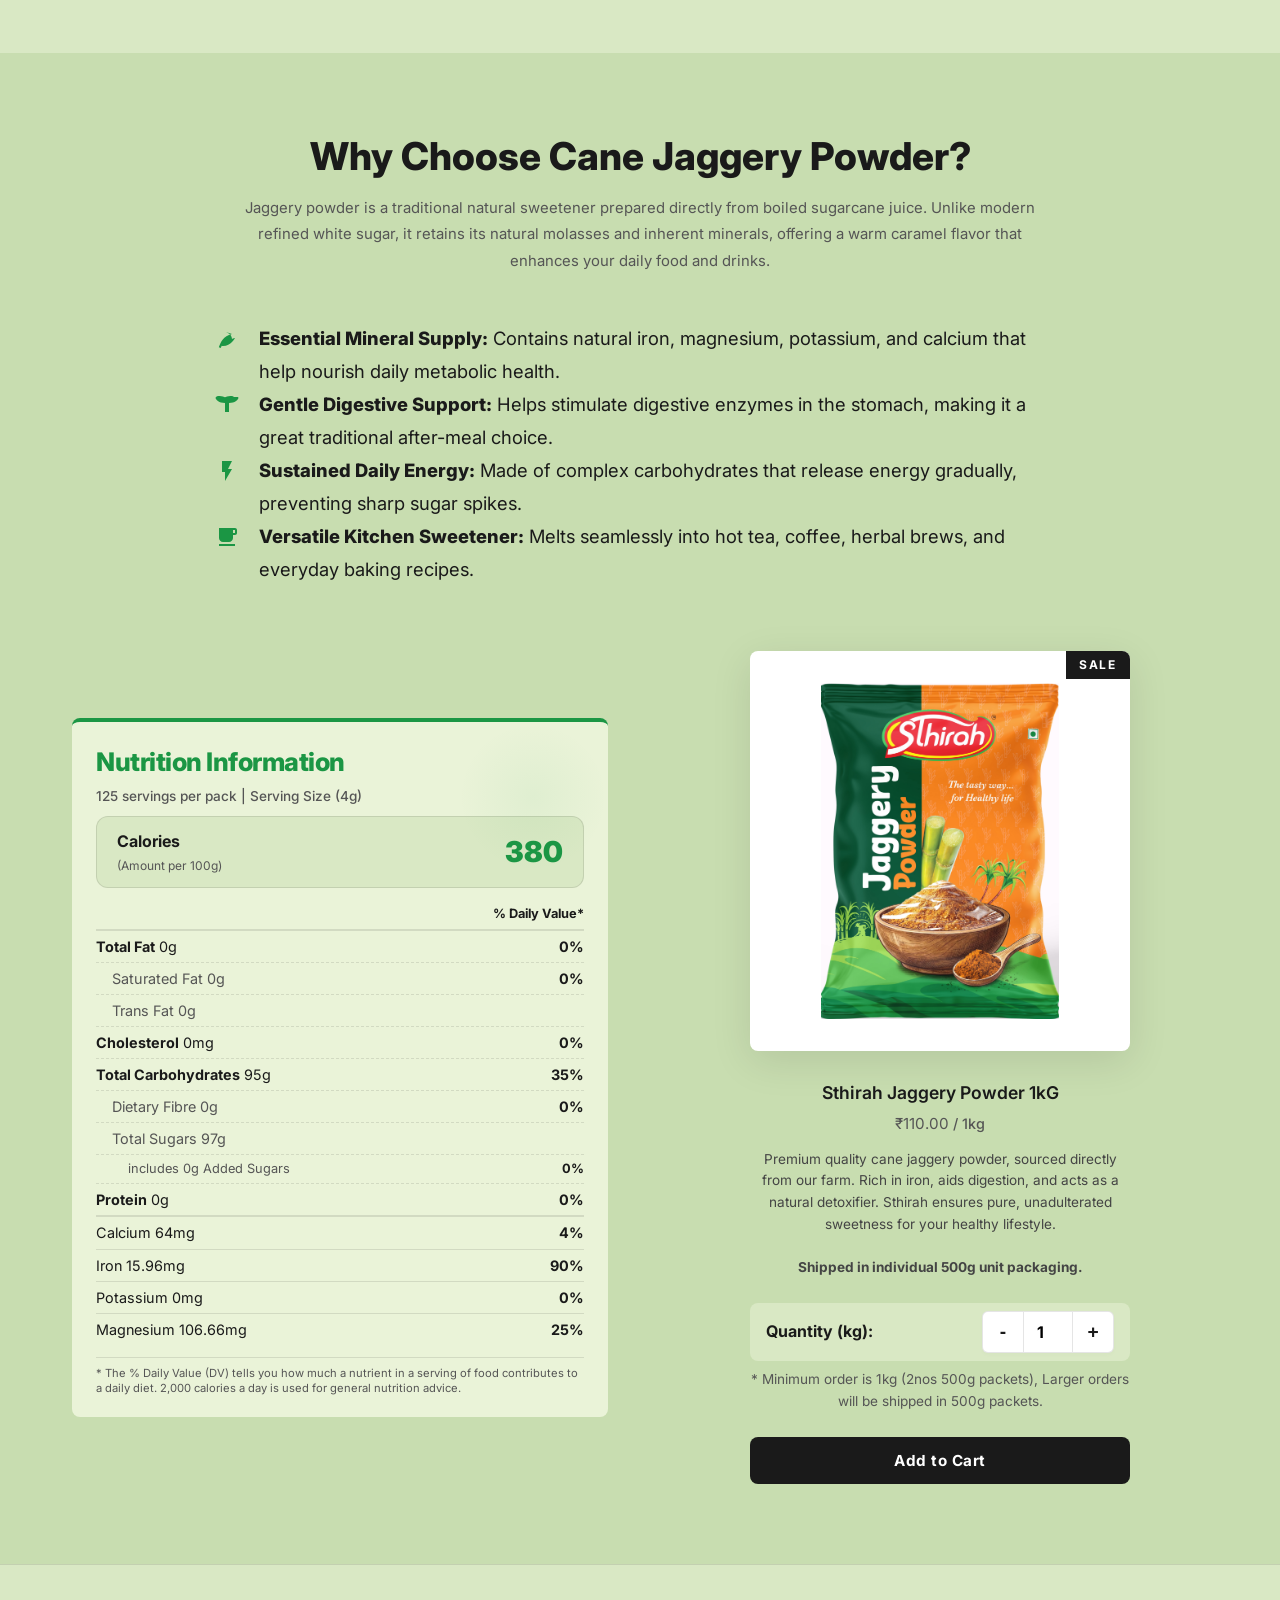
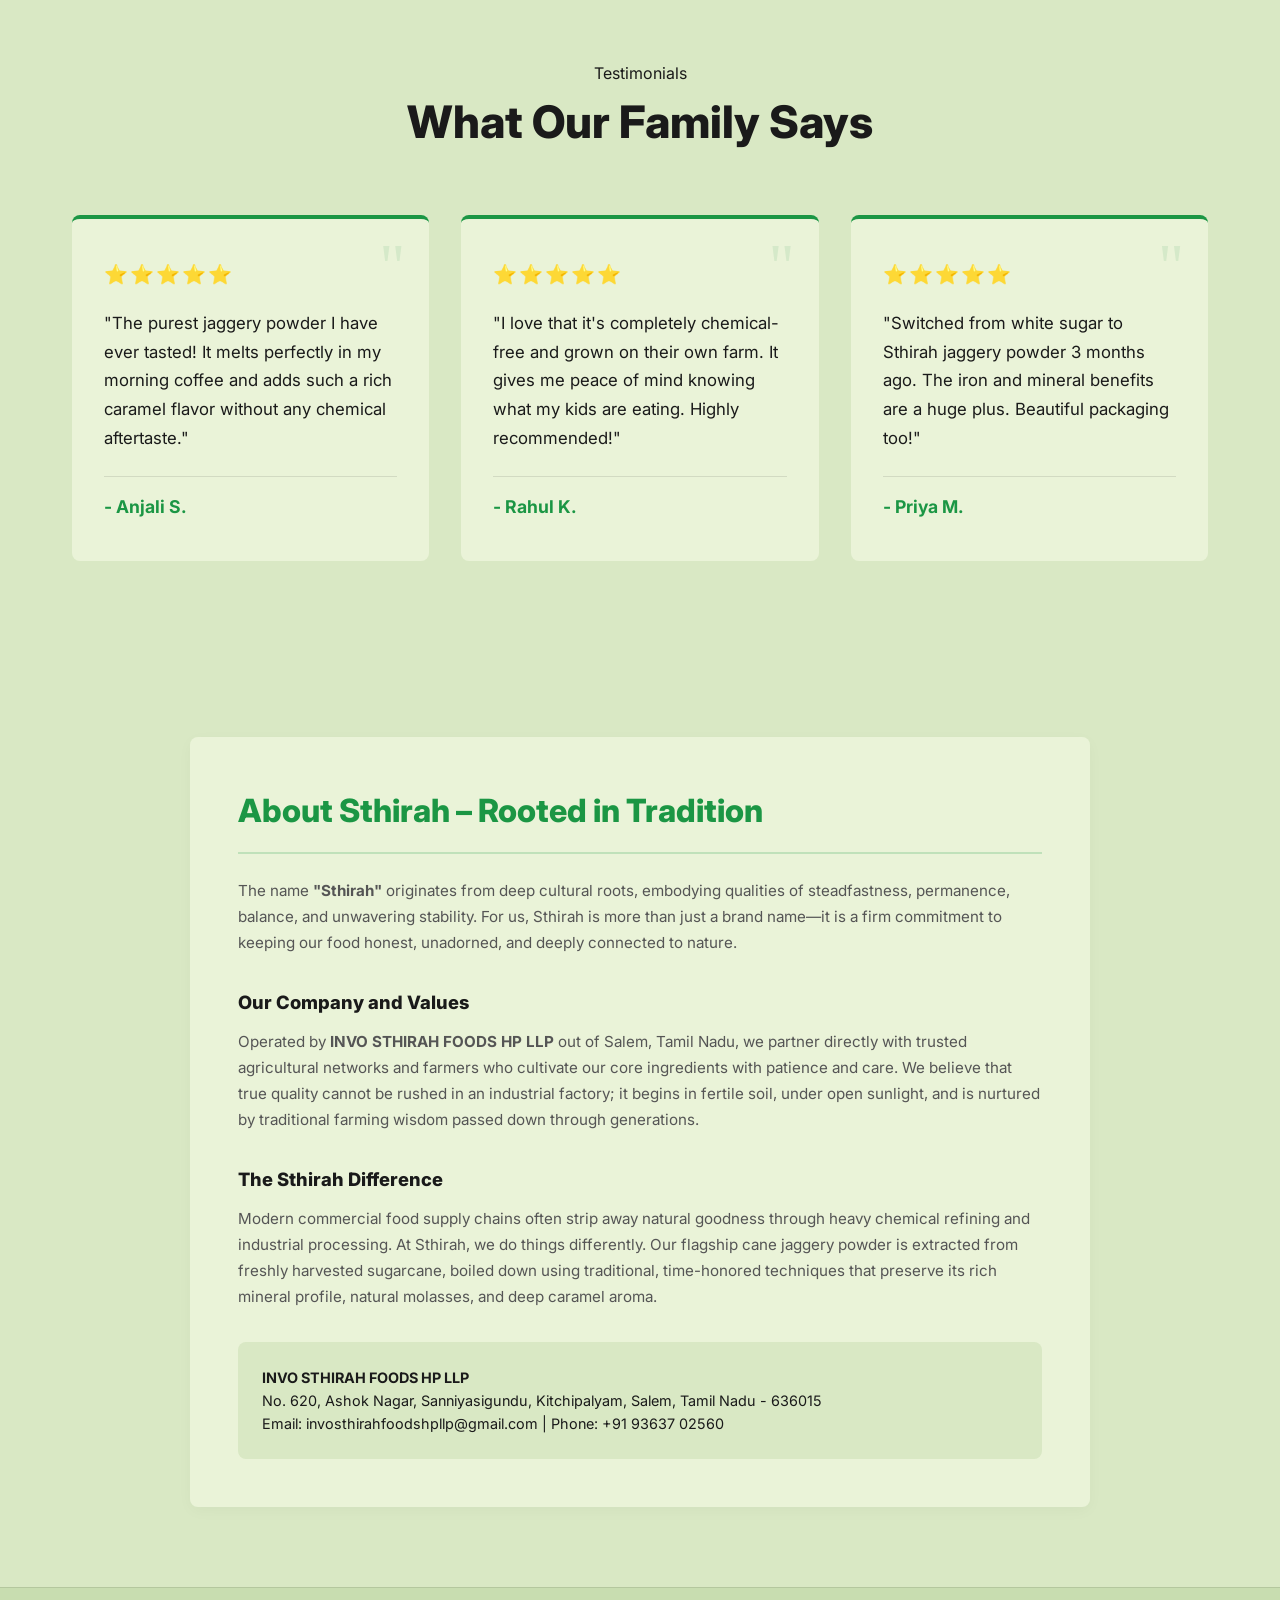
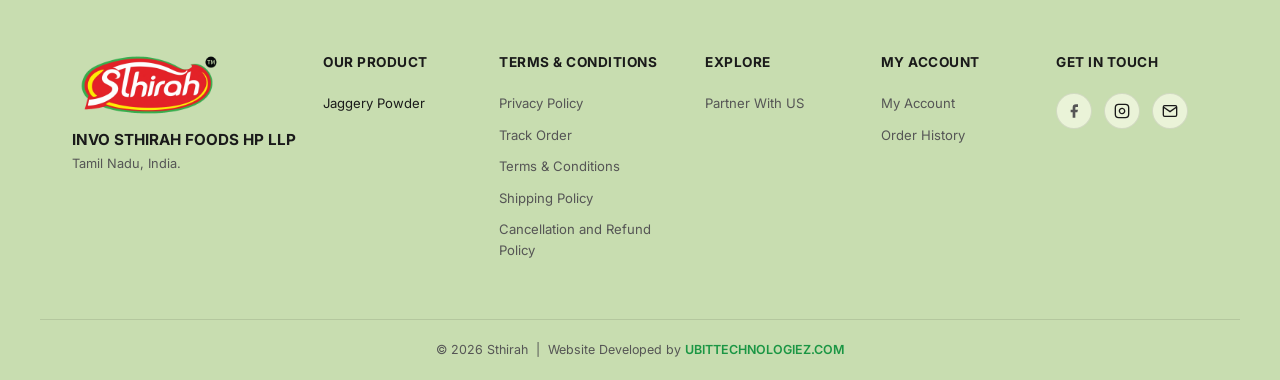
==== commit 4ec30f21: "Update slogan to The tasty way for Healthy life" ====
--- a/index.html
+++ b/index.html
@@ -40,7 +40,7 @@
         <div class="hero-overlay">
             <div class="hero-text animate-fade-up">
                 <h1>Cane Jaggery Powder –<br>From Our Farm<br>to Your Family</h1>
-                <p>Pure. Natural. Nourishing.</p>
+                <p>The tasty way for Healthy life</p>
                 <div class="hero-btns">
                     <a href="#product" class="btn-primary">Shop Now</a>
                     <a href="#benefits" class="btn-outline">Health Benefits</a>
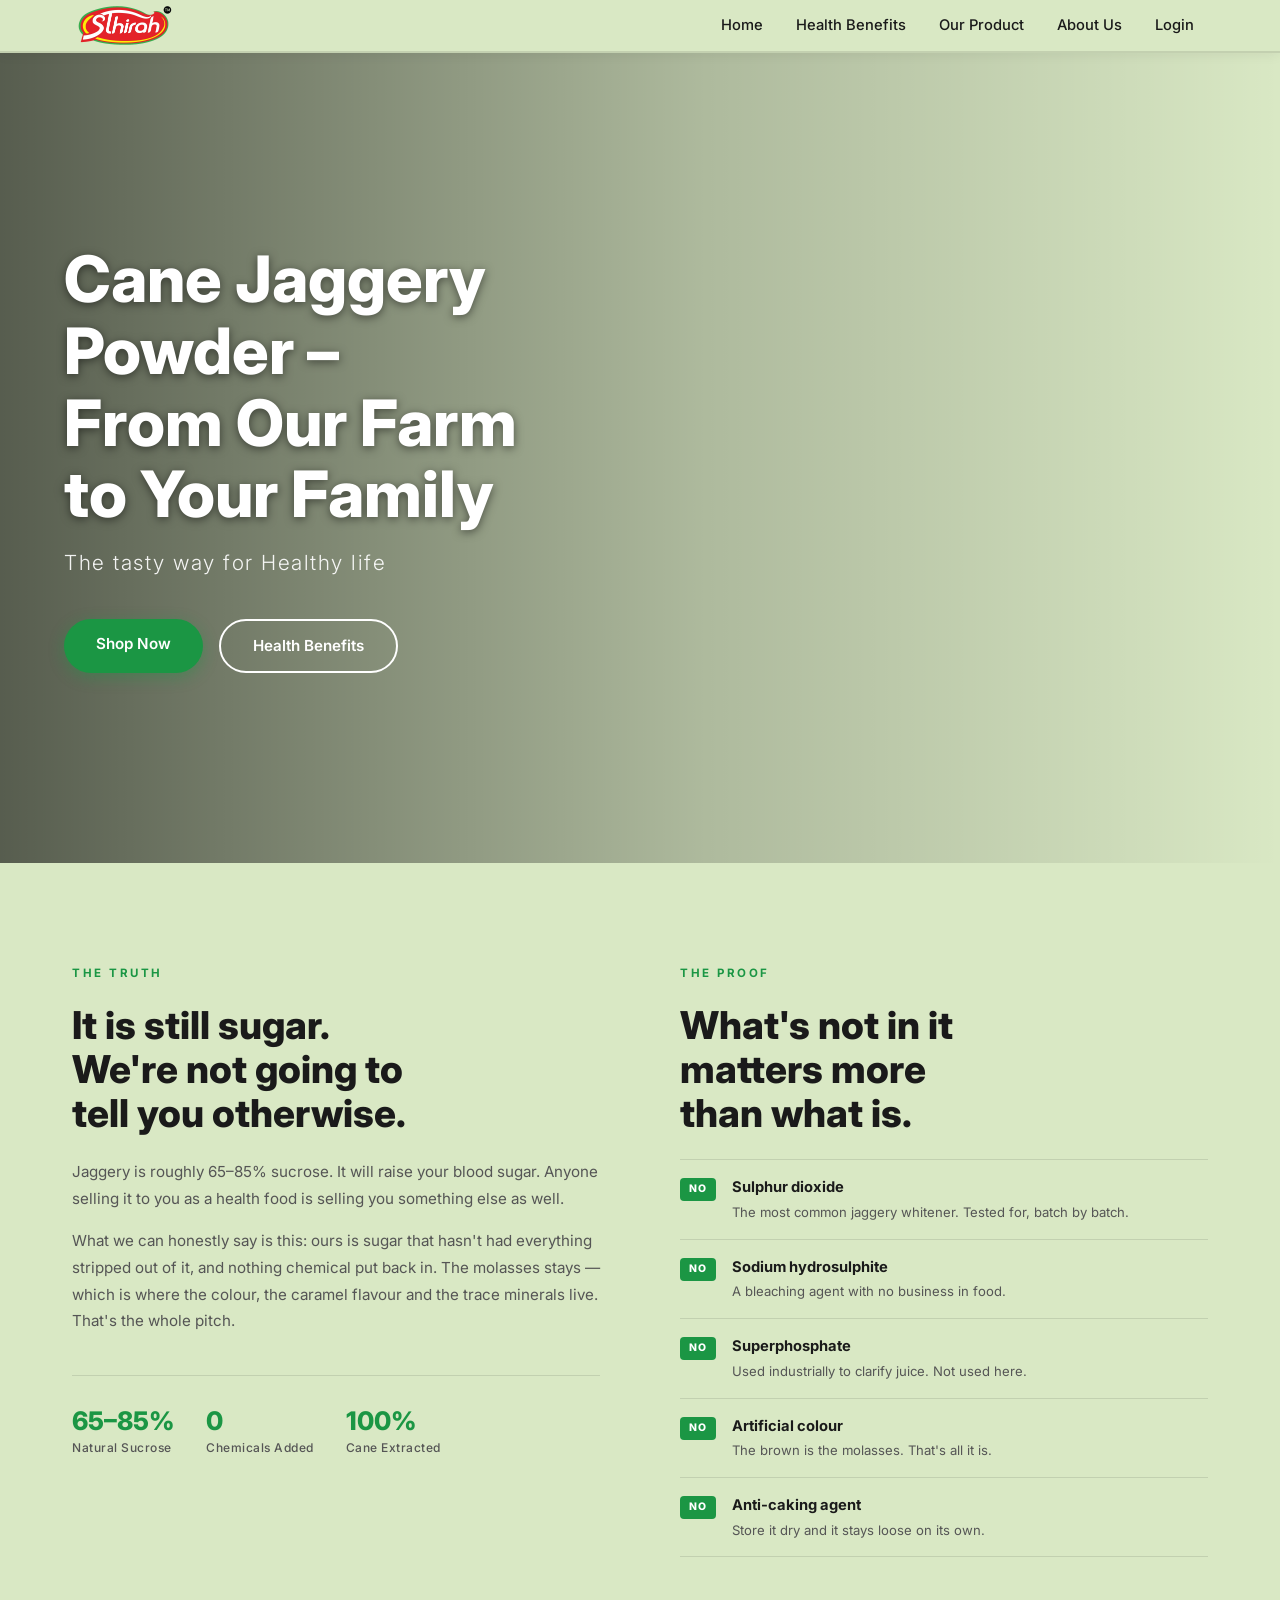
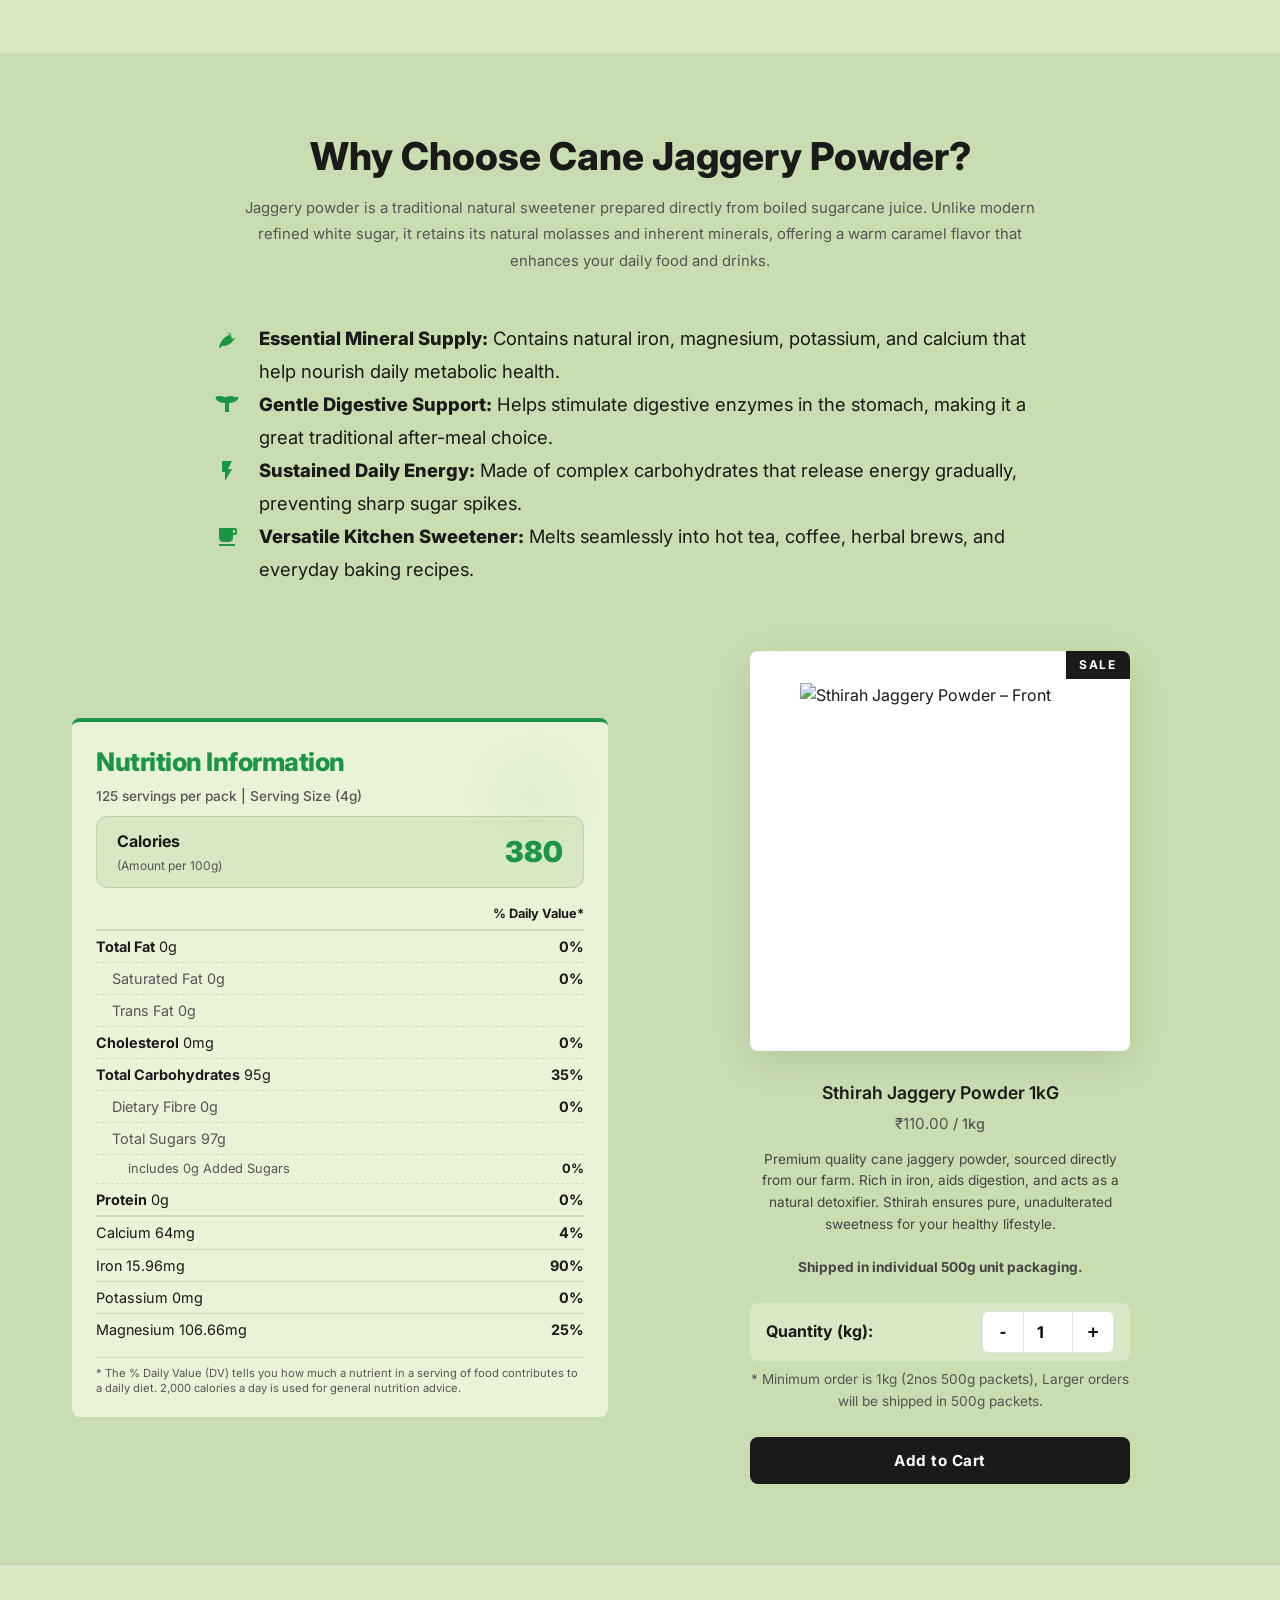
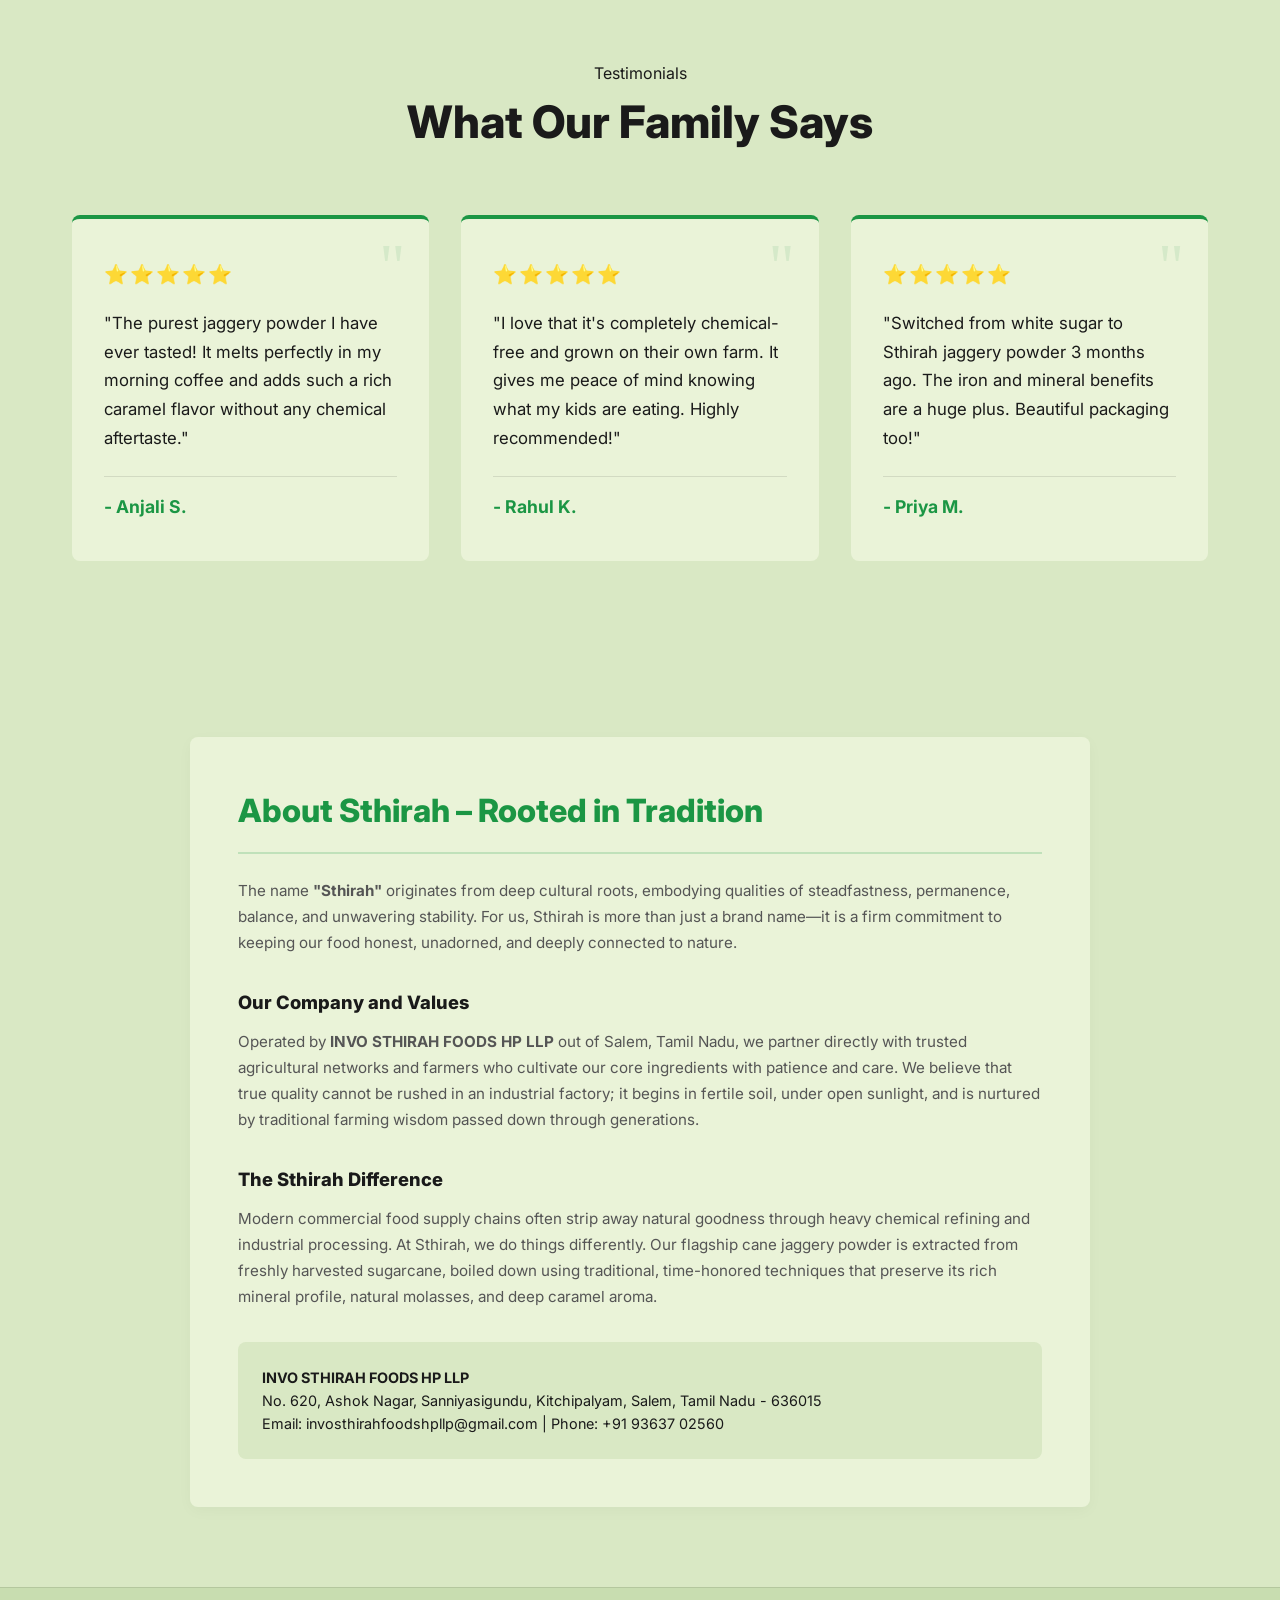
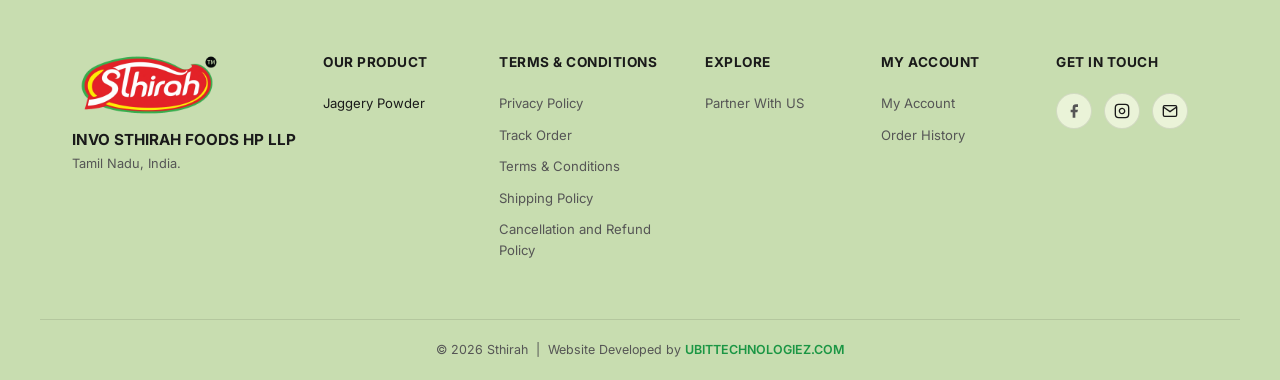
==== commit 7479f7fd: "Update product images to Front.png and Back.png" ====
--- a/index.html
+++ b/index.html
@@ -196,10 +196,10 @@
                     <div class="product-flip-card" id="productFlipCard">
                         <div class="flip-card-inner" id="flipCardInner">
                             <div class="flip-card-front">
-                                <img src="assets/productfront.jpeg" alt="Sthirah Jaggery Powder – Front" class="product-bag">
+                                <img src="assets/Front.png" alt="Sthirah Jaggery Powder – Front" class="product-bag">
                             </div>
                             <div class="flip-card-back">
-                                <img src="assets/productback.jpeg" alt="Sthirah Jaggery Powder – Back" class="product-bag">
+                                <img src="assets/Back.png" alt="Sthirah Jaggery Powder – Back" class="product-bag">
                             </div>
                         </div>
                     </div>
